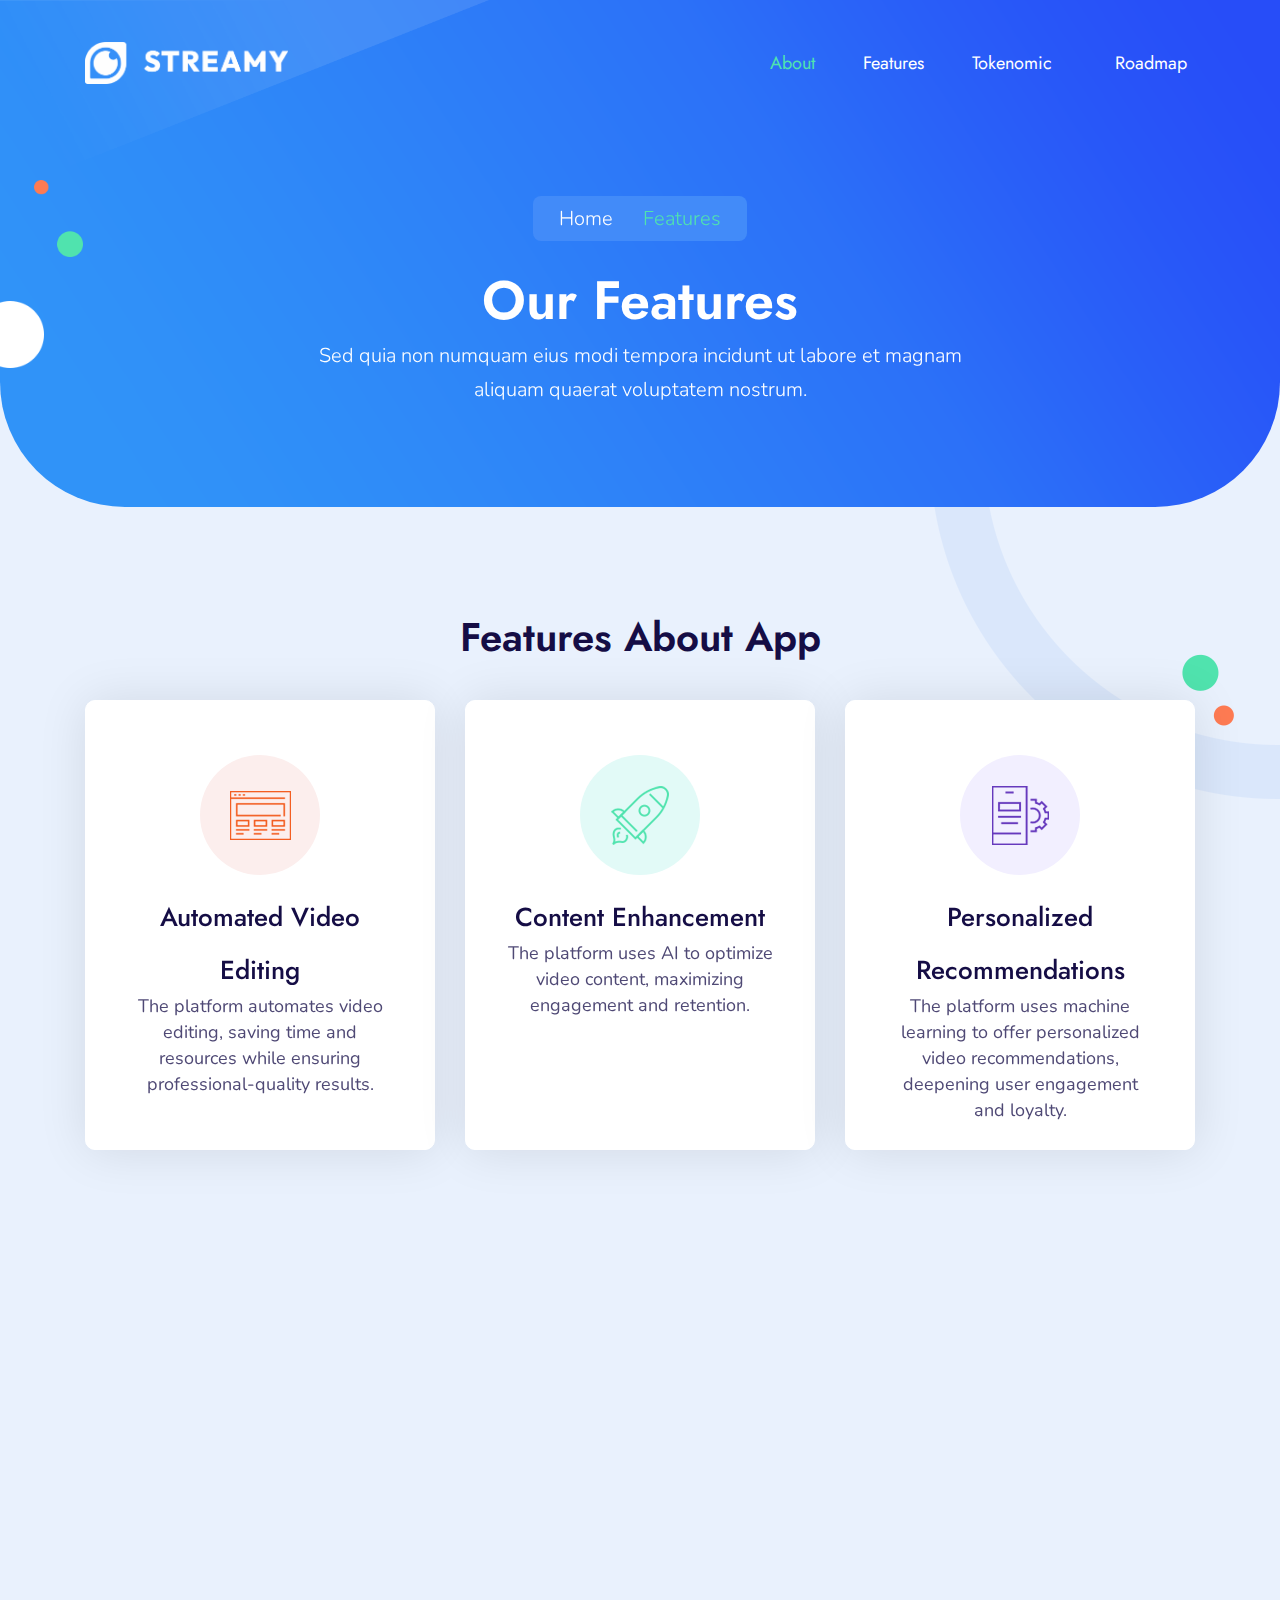
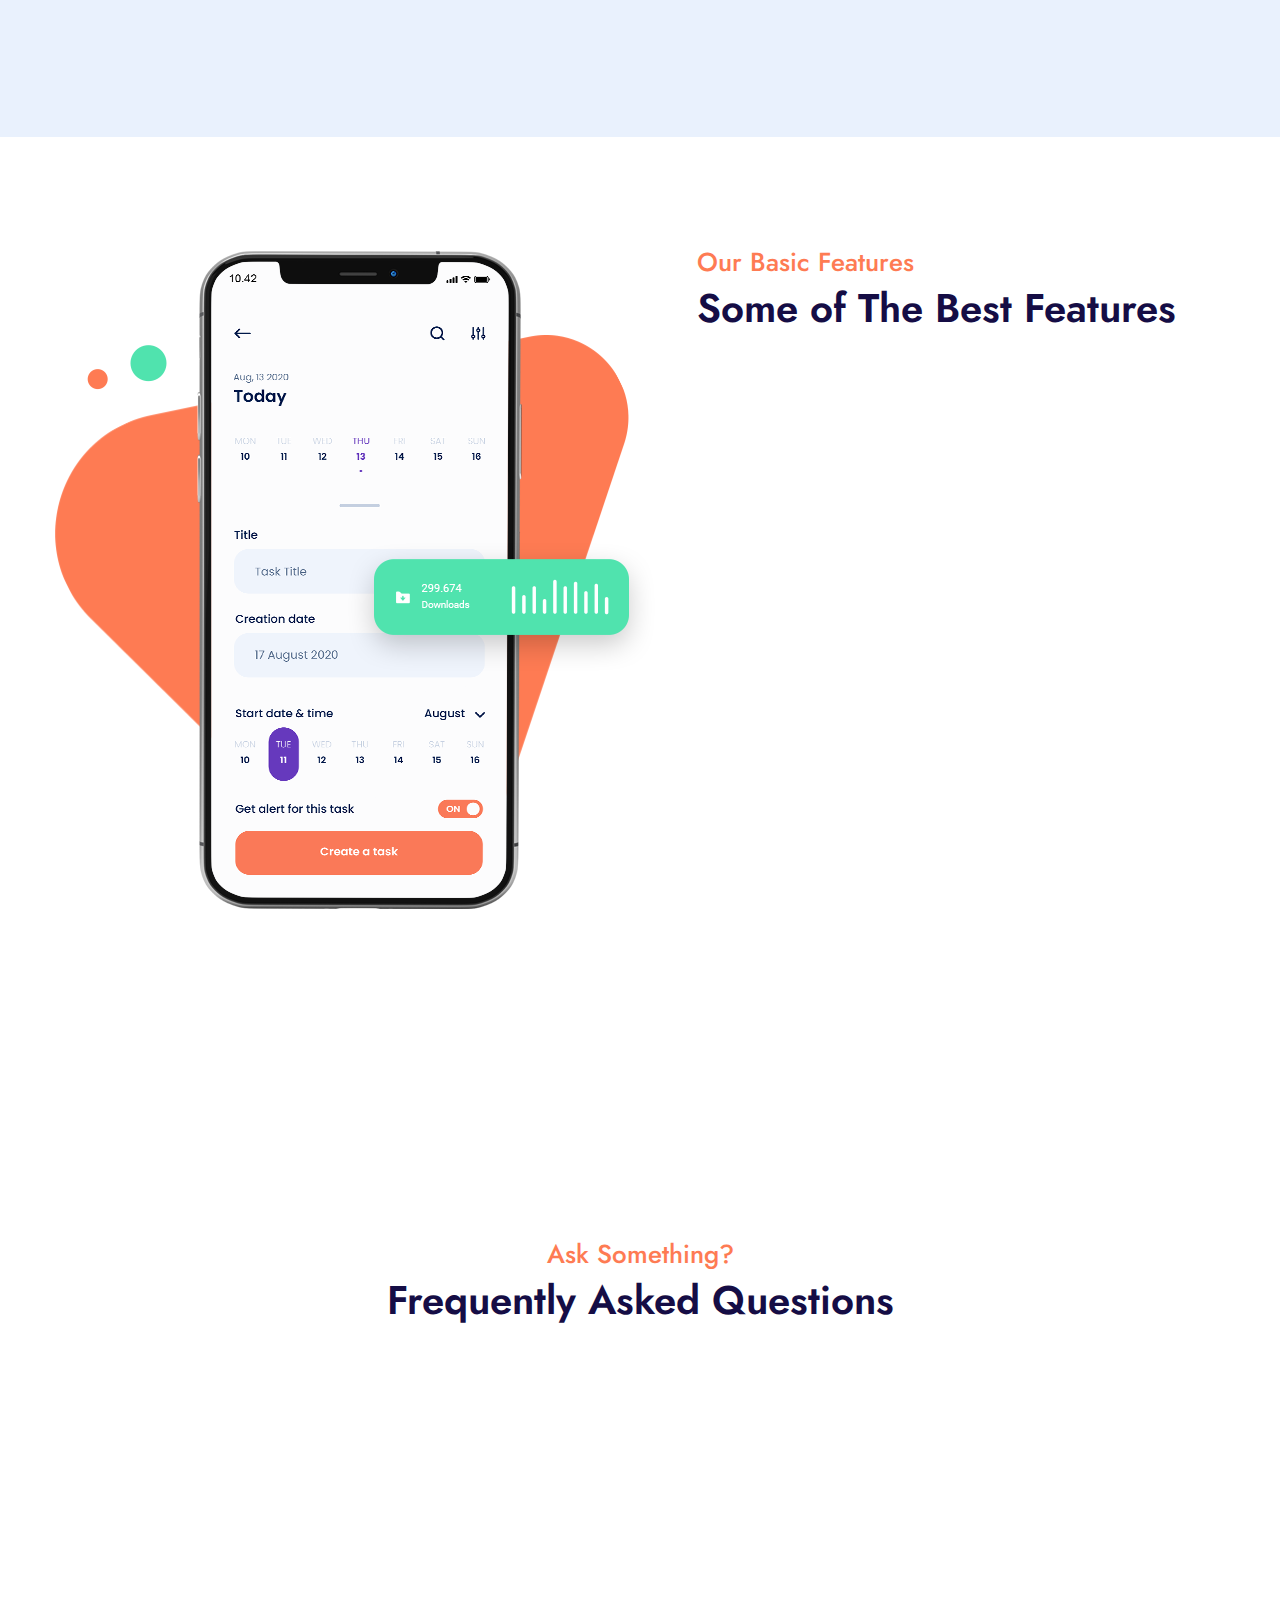
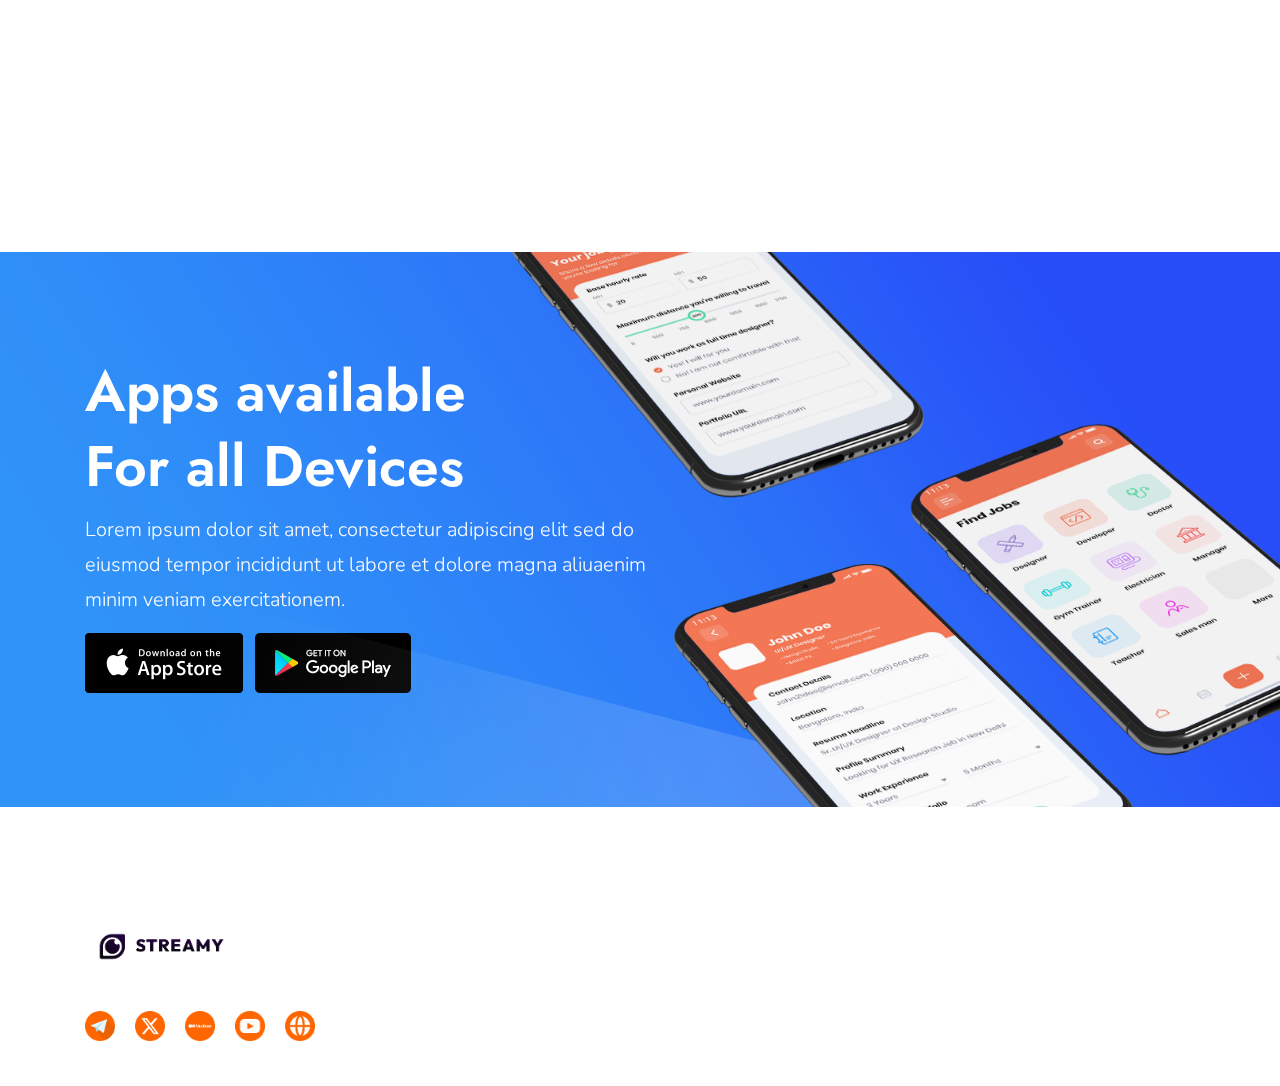
==== features.html @ 1e3234df "revisi4" ====
<!DOCTYPE html>
<html lang="zxx">
<head>
    <title>Streamy</title>
    <!-- /SEO Ultimate -->
    <meta name="viewport" content="width=device-width, initial-scale=1, maximum-scale=1, user-scalable=0">
    <meta charset="utf-8">
    <link rel="apple-touch-icon" sizes="57x57" href="assets/images/favicon/apple-icon-57x57.png">
    <link rel="apple-touch-icon" sizes="60x60" href="assets/images/favicon/apple-icon-60x60.png">
    <link rel="apple-touch-icon" sizes="72x72" href="assets/images/favicon/apple-icon-72x72.png">
    <link rel="apple-touch-icon" sizes="76x76" href="assets/images/favicon/apple-icon-76x76.png">
    <link rel="apple-touch-icon" sizes="114x114" href="assets/images/favicon/apple-icon-114x114.png">
    <link rel="apple-touch-icon" sizes="120x120" href="assets/images/favicon/apple-icon-120x120.png">
    <link rel="apple-touch-icon" sizes="144x144" href="assets/images/favicon/apple-icon-144x144.png">
    <link rel="apple-touch-icon" sizes="152x152" href="assets/images/favicon/apple-icon-152x152.png">
    <link rel="apple-touch-icon" sizes="180x180" href="assets/images/favicon/apple-icon-180x180.png">
    <link rel="icon" type="image/png" sizes="192x192"  href="assets/images/favicon/android-icon-192x192.png">
    <link rel="icon" type="image/png" sizes="32x32" href="assets/images/favicon/favicon-32x32.png">
    <link rel="icon" type="image/png" sizes="96x96" href="assets/images/favicon/favicon-96x96.png">
    <link rel="icon" type="image/png" sizes="16x16" href="assets/images/favicon/favicon-16x16.png">
    <link rel="manifest" href="assets/images/favicon/manifest.json">
    <meta name="msapplication-TileColor" content="#ffffff">
    <meta name="msapplication-TileImage" content="/ms-icon-144x144.png">
    <meta name="theme-color" content="#ffffff">
    <!-- Latest compiled and minified CSS -->
    <link href="assets/bootstrap/bootstrap.min.css" rel="stylesheet">
    <link rel="stylesheet" href="./assets/js/bootstrap.min.js">
    <!-- Font Awesome link -->
    <link rel="stylesheet" href="https://cdnjs.cloudflare.com/ajax/libs/font-awesome/6.1.1/css/all.min.css">
    <!-- StyleSheet link CSS -->
    <link href="assets/css/style.css" rel="stylesheet" type="text/css">
    <link href="assets/css/responsive.css" rel="stylesheet" type="text/css">
    <link rel="stylesheet" href="https://cdnjs.cloudflare.com/ajax/libs/magnific-popup.js/1.1.0/magnific-popup.css">
    <link href="https://unpkg.com/aos@2.3.1/dist/aos.css" rel="stylesheet">
</head>

<body>
<!--Header  -->
<div class="sub-banner">
    <header>
        <div class="container">
            <nav class="navbar navbar-expand-lg navbar-light">
                <a class="navbar-brand" href="./index.html">  <a class="navbar-brand" href=""><figure class="mb-0"><img src="./assets/images/str.png" alt="" class="img-fluid" style="width: 30%;"></figure></a></a>
                <button class="navbar-toggler collapsed" type="button" data-toggle="collapse" data-target="#navbarSupportedContent" aria-controls="navbarSupportedContent" aria-expanded="false" 
                aria-label="Toggle navigation">
                <span class="navbar-toggler-icon"></span>
                <span class="navbar-toggler-icon"></span>
                <span class="navbar-toggler-icon"></span>
                </button>
                <div class="collapse navbar-collapse" id="navbarSupportedContent">
                    <div class="collapse navbar-collapse" id="navbarSupportedContent">
                        <ul class="navbar-nav ml-auto">
                            <li class="nav-item active">
                                <a class="nav-link" href="index.html#about">About</a>
                            </li>
                            <li class="nav-item">
                                <a class="nav-link" href="features.html">Features </a>
                            </li>
                            <li class="nav-item">
                                <a class="nav-link" href="index.html#tokenomic">Tokenomic</a>
                            </li>
                            <li class="nav-item">
                                <a class="nav-link" href="index.html#roadmap">Roadmap</a>
                            </li>
                        
                        </ul>
                    </div>
                </div>
            </nav>
        </div>
    </header>
    <figure class="mb-0 bannersidelayer">
        <img src="./assets/images/banner-sidelayer.png" alt="">
    </figure>
<!-- Sub-Banner -->
<section class="banner-section">
    <div class="container">
        <div class="row">
            <div class="col-lg-12 col-md-12 col-sm-12 col-12">
                <div class="banner_content" data-aos="fade-up">
                    <div class="box">
                        <span class="mb-0">Home</span><figure class="mb-0"><img src="./assets/images/subbanner_arrow.png" alt="" class="img-fluid"></figure><span class="mb-0 box_span">Features</span>
                    </div>
                    <h1>Our Features</h1>
                    <p class="mb-0 text-white">Sed quia non numquam eius modi tempora incidunt ut labore et magnam aliquam quaerat voluptatem nostrum.</p>
                </div>
            </div>
        </div>
        <figure class="mb-0 bannersidecircle1" data-aos="fade-left">
            <img src="./assets/images/banner-sidecircle1.png" alt="">
        </figure>
        <figure class="mb-0 bannersidecircle2" data-aos="fade-left">
            <img src="./assets/images/banner-sidecircle2.png" alt="">
        </figure>
    </div>    
</section>
</div>
<!-- Features about -->
<section class="feature-aboutsection about-section" id="about-app">
    <div class="container">
        <figure class="mb-0 price-circle">
            <img class="img-fluid" src="./assets/images/price-circle.png" alt="">
        </figure>
        <div class="row">
            <div class="col-lg-12 col-md-12 col-sm-12 col-12">
                <div class="feature_aboutheading">
                    <h2>Features About App</h2>
                </div>
            </div>
        </div>
        <div class="feature-block">
            <div class="row" data-aos="fade-up">
                 <figure class="mb-0 price-sidecircle">
                    <img class="img-fluid" src="./assets/images/price-sidecircle.png" alt="">
                </figure>
                <div class="col-lg-4 col-md-4 col-sm-12 col-12">
                    <div class="feature_aboutcontent box hover1">
                        <div class="icon-size1">
                            <figure class="mb-0 feature-friendicon">
                                <img src="./assets/images/feature-friendicon.png" alt="" class="img-fluid">
                            </figure>
                        </div>
                        <h5>Automated Video Editing</h5>
                        <p class="mb-0 text-size-18">The platform automates video editing, saving time and resources while ensuring professional-quality results.</p>
                    </div>
                </div>
                <div class="col-lg-4 col-md-4 col-sm-12 col-12">
                    <div class="feature_aboutcontent box hover2">
                        <div class="icon-size1 icon-size2">
                            <figure class="mb-0 feature-syncicon">
                                <img src="./assets/images/feature-syncicon.png" alt="" class="img-fluid">
                            </figure>
                        </div>
                        <h5>Content Enhancement</h5>
                        <p class="mb-0 text-size-18">The platform uses AI to optimize video content, maximizing engagement and retention.</p>
                    </div>
                </div>
                <div class="col-lg-4 col-md-4 col-sm-12 col-12">
                    <div class="feature_aboutcontent box hover3">
                        <div class="icon-size1 icon-size3">
                            <figure class="mb-0 feature-powericon">
                                <img src="./assets/images/feature-powericon.png" alt="" class="img-fluid">
                            </figure>
                        </div>
                        <h5>Personalized Recommendations</h5>
                        <p class="mb-0 text-size-18">The platform uses machine learning to offer personalized video recommendations, deepening user engagement and loyalty.</p>
                    </div>
                </div>
            </div>
            <div class="row" data-aos="fade-up">
                <div class="col-lg-4 col-md-4 col-sm-12 col-12">
                    <div class="feature_aboutcontent box hover4">
                        <div class="icon-size1 icon-size4">
                            <figure class="mb-0 feature-effecticon">
                                <img src="./assets/images/feature-analyticicon.png" alt="" class="img-fluid">
                            </figure>
                        </div>
                        <h5>Audience Insights</h5>
                        <p class="mb-0 text-size-18">The platform's analytics offer key insights for data-driven decisions and content optimization.</p>
                    </div>
                </div>
                <div class="col-lg-4 col-md-4 col-sm-12 col-12">
                    <div class="feature_aboutcontent box hover5">
                        <div class="icon-size1 icon-size5">
                            <figure class="mb-0 feature-accessicon">
                                <img src="./assets/images/feature-accessicon.png" alt="" class="img-fluid">
                            </figure>
                        </div>
                        <h5>Collaborative Workflow</h5>
                        <p class="mb-0 text-size-18">The platform streamlines team collaboration with seamless communication, version control, and feedback integration for video production.</p>
                    </div>
                </div>
                <!-- <div class="col-lg-4 col-md-4 col-sm-12 col-12">
                    <div class="feature_aboutcontent box hover6">
                        <div class="icon-size1 icon-size6">
                            <figure class="mb-0 feature-analyticicon.">
                                <img src="./assets/images/feature-analyticicon.png" alt="" class="img-fluid">
                            </figure>
                        </div>
                        <h5>Analytics</h5>
                        <p class="mb-0 text-size-18">Duis aute irure dolor in reprehen velit esse cillum dolore eu fugia excepteur sint occaecat cuidata officia deserunt mollit.</p>
                    </div>
                </div> -->
            </div>
        </div>
    </div>
</section>
<!-- Features -->
<section class="basic-feature feature-basicfeature">
    <div class="container">
        <div class="row">
            <div class="col-lg-6 col-md-6 col-sm-12 col-12">
                <div class="feature_wrapperleft">
                    <figure class="mb-0 feature-circle">
                        <img class="img-fluid" src="./assets/images/feature-circle.png" alt="">
                    </figure>
                    <figure class="mb-0 featurephoneback">
                        <img src="./assets/images/featurephoneback-img.png" alt="">
                    </figure>
                    <figure class="mb-0 featurephone">
                        <img class="img-fluid" src="./assets/images/featurephone-img.png" alt="">
                    </figure>
                    <figure class="mb-0 featurephone-over">
                        <img class="img-fluid" src="./assets/images/featurephone-over.png" alt="">
                    </figure>
                </div>
            </div>
            <div class="col-lg-6 col-md-6 col-sm-12 col-12">
                <div class="feature_wrapperright">
                    <div class="feature_content">
                        <h4>Our Basic Features</h4>
                        <h2>Some of The Best Features</h2>
                    </div>
                    <div class="feature_lowercontent" data-aos="fade-up">
                        <div class="row">
                            <div class="col-lg-6 col-md-6 col-sm-6 col-12">
                                <div class="feature-box">
                                    <figure class="feature-marketicon">
                                        <img src="./assets/images/feature-marketicon.png" alt="" class="img-fluid">
                                    </figure> 
                                    <h6>Marketing</h6>
                                    <p class="text-size-18 mb-0">Euis aute irure dolor in re derit in voluptate velit esse fugiat nulla pariatur.</p>
                                </div>   
                            </div>
                            <div class="col-lg-6 col-md-6 col-sm-6 col-12">
                                <div class="feature-design">
                                    <div class="feature-box">
                                        <figure class="feature-graphicon feature-box-2">
                                            <img src="./assets/images/feature-graphicon.png" alt="" class="img-fluid">
                                        </figure>
                                        <h6>Graphic Design</h6>
                                        <p class="text-size-18 mb-0">Nuis aute irure dolor in re derit in voluptate velit esse fugiat nulla pariatur.</p>
                                    </div>
                                </div>
                            </div>
                        </div>
                        <div class="feature-downcontent">
                            <div class="row">
                                <div class="col-lg-6 col-md-6 col-sm-6 col-12">
                                    <div class="feature-box">
                                        <figure class="feature-graphicon feature-box-3">
                                            <img src="./assets/images/feature-supporticon.png" alt="" class="img-fluid">
                                        </figure>
                                        <h6>Support</h6>
                                        <p class="text-size-18 mb-0">Ruis aute irure dolor in re derit in voluptate velit esse fugiat nulla pariatur.</p>
                                    </div>
                                </div>
                                <div class="col-lg-6 col-md-6 col-sm-6 col-12">
                                    <div class="feature-design feature-guide">
                                        <div class="feature-box">
                                            <figure class="feature-guideicon feature-box-4">
                                                <img src="./assets/images/feature-guideicon.png" alt="" class="img-fluid">
                                            </figure>
                                            <h6>User Guide</h6>
                                            <p class="text-size-18 mb-0">Auis aute irure dolor in re derit in voluptate velit esse fugiat nulla pariatur.</p> 
                                        </div>
                                    </div>
                                </div>
                            </div>
                        </div>
                    </div>
                </div>
            </div>
        </div>
    </div>
</section>
<!-- Partner -->
<div class="partner-section feature-partner"> 
    <div class="container">
        <div class="partner_box" data-aos="fade-up">
            <ul class="mb-0 list-unstyled">
                <li>
                    <figure class="mb-0 partner1">
                        <img class="img-fluid" src="./assets/images/partner1.png" alt="">
                    </figure>
                </li>
                <li>
                    <figure class="mb-0 partner1 partner2">
                        <img class="img-fluid" src="./assets/images/partner2.png" alt="">
                    </figure>
                </li>
                <li>
                    <figure class="mb-0 partner1 partner3">
                        <img class="img-fluid" src="./assets/images/partner3.png" alt="">
                    </figure>
                </li>
                <li>
                    <figure class="mb-0 partner1 partner4">
                        <img class="img-fluid" src="./assets/images/partner4.png" alt="">
                    </figure>
                </li>
                <li>
                    <figure class="mb-0 partner1 partner5">
                        <img class="img-fluid" src="./assets/images/partner5.png" alt="">
                    </figure>
                </li>
            </ul>
        </div>
    </div>
</div>
<!-- FAQ's -->
<section class="accordian-section">
    <div class="container">
        <div class="row">
            <div class="col-lg-12 col-md-12 col-sm-12 col-12">
                <div class="accordian_content">
                    <h4>Ask Something?</h4>
                    <h2>Frequently Asked Questions</h2>
                </div>
            </div>
        </div>
        <div class="row position-relative" data-aos="fade-up">
            <div class="col-lg-1 col-md-1 col-sm-1 d-lg-block d-none"></div>
            <div class="col-lg-10 col-md-12 col-sm-12 col-xs-12">
                <div class="accordian-section-inner position-relative">
                    <div class="accordian-inner">
                        <div id="accordion1">
                            <div class="accordion-card">
                                <div class="card-header" id="headingOne">
                                    <a href="#" class="btn btn-link collapsed" data-toggle="collapse" data-target="#collapseOne" aria-expanded="false" aria-controls="collapseOne">
                                        <h6>Maiores alias conseuatur aut peruerendis?</h6>
                                    </a>
                                </div>
                                <div id="collapseOne" class="collapse" aria-labelledby="headingOne">
                                    <div class="card-body">
                                        <p class="pp text-left mb-0 p-0">Incidunt ut labore et dolore magnam aliquam quaerat voluptatem ut enim ad minima veniam, quis nostrum exercitationem ullam corporis suscipit laboriosam, nisi ut aliquid ex ea commodi consequatur accusantium doloremque laudantium, totam rem aperiam, eaque ipsa quae ab illo inventore veritatis et quasi.</p>
                                    </div>
                                </div>
                            </div>
                            <div class="accordion-card">
                                <div class="card-header" id="headingTwo">
                                    <a href="#" class="btn btn-link collapsed" data-toggle="collapse" data-target="#collapseTwo" aria-expanded="false" aria-controls="collapseTwo">
                                        <h6>Dolor renellendus temporibus autem zuibusdam?</h6>
                                    </a>
                                </div>
                                <div id="collapseTwo" class="collapse" aria-labelledby="headingTwo">
                                    <div class="card-body">
                                        <p class="pp text-left mb-0 p-0">Incidunt ut labore et dolore magnam aliquam quaerat voluptatem ut enim ad minima veniam, quis nostrum exercitationem ullam corporis suscipit laboriosam, nisi ut aliquid ex ea commodi consequatur accusantium doloremque laudantium, totam rem aperiam, eaque ipsa quae ab illo inventore veritatis et quasi.</p>
                                    </div>
                                </div>
                            </div>
                            <div class="accordion-card">
                                <div class="card-header" id="headingThree">
                                    <a href="#" class="btn btn-link collapsed" data-toggle="collapse" data-target="#collapseThree" aria-expanded="false" aria-controls="collapseThree">
                                        <h6>Officia deserunt mollitia animi est laborum?</h6>
                                    </a>
                                </div>
                                <div id="collapseThree" class="collapse" aria-labelledby="headingThree">
                                    <div class="card-body">
                                        <p class="pp text-left mb-0 p-0">Incidunt ut labore et dolore magnam aliquam quaerat voluptatem ut enim ad minima veniam, quis nostrum exercitationem ullam corporis suscipit laboriosam, nisi ut aliquid ex ea commodi consequatur accusantium doloremque laudantium, totam rem aperiam, eaque ipsa quae ab illo inventore veritatis et quasi.</p>
                                    </div>
                                </div>
                            </div>
                            <div class="accordion-card">
                                <div class="card-header" id="headingFour">
                                    <a href="#" class="btn btn-link collapsed" data-toggle="collapse" data-target="#collapseFour" aria-expanded="false" aria-controls="collapseFour">
                                        <h6>Reiciendis voluptatibus maiores alias consequatur?</h6>
                                    </a>
                                </div>
                                <div id="collapseFour" class="collapse" aria-labelledby="headingFour">
                                    <div class="card-body">
                                        <p class="pp text-left mb-0 p-0">Incidunt ut labore et dolore magnam aliquam quaerat voluptatem ut enim ad minima veniam, quis nostrum exercitationem ullam corporis suscipit laboriosam, nisi ut aliquid ex ea commodi consequatur accusantium doloremque laudantium, totam rem aperiam, eaque ipsa quae ab illo inventore veritatis et quasi.</p>                                
                                    </div>
                                </div>
                            </div>
                        </div>
                    </div>
                </div>
            </div>
            <div class="col-lg-1 col-md-1 col-sm-1 d-lg-block d-none"></div>
            <figure class="mb-0 faq_shape">
                <img src="./assets/images/faq_icon.png" alt="" class="img-fluid">
            </figure>
        </div>
    </div>
</section>
<!-- Available -->
<section class="available-section">
    <div class="container">
        <div class="row">
            <div class="col-lg-7 col-md-7 col-sm-12 col-12">
                <div class="available_content">
                    <h2 class="text-white">Apps available For all Devices</h2>
                    <p class="text-white">Lorem ipsum dolor sit amet, consectetur adipiscing elit sed do eiusmod tempor incididunt ut labore et dolore magna aliuaenim minim veniam exercitationem. </p>
                    <div class="available-imagewrapper">
                        <a class="image_apple" href="https://www.apple.com/app-store/">
                            <figure class="mb-0 available-apple">
                                <img class="img-fluid" src="./assets/images/bannerapple-img1.png" alt="">
                            </figure>
                        </a>
                        <a class="image_google" href="https://play.google.com/store/games">
                            <figure class="mb-0 available-google"> 
                                <img class="img-fluid" src="./assets/images/bannergoogle-img2.png" alt="">
                            </figure> 
                        </a>
                    </div>
                </div>
            </div>
            <div class="col-lg-5 col-md-5 col-sm-12 col-12">
                <div class="available_wrapper">
                    <figure class="mb-0 available-phone1">
                        <img class="img-fluid" src="./assets/images/available-phone1.png" alt="">
                    </figure>
                    <figure class="mb-0 available-phone3">
                        <img src="./assets/images/available-phone3.png" alt="">
                    </figure>
                </div>
            </div>
        </div>
        <figure class="mb-0 available-phone2">
            <img class="img-fluid" src="./assets/images/available-phone2.png" alt="">
        </figure>
        <figure class="mb-0 available-sidelayer">
            <img src="./assets/images/available-sidelayer.png" alt="">
        </figure>
    </div>
</section>
<!-- Footer -->
<section class="footer-section">
    <div class="container">
        <div class="middle-portion">
            <div class="row">
                <div class="col-lg-3 col-md-3 col-sm-6 col-12">
                    <div class="icons">
                        <a href="./index.html">
                            <figure class="footer-logo">
                                <img src="./assets/images/logo.png" alt="" style="width: 60%;">
                            </figure>
                        </a>
                        <ul class="list-unstyled mb-0">
                            <li>
                                <a href="#">
                                    <img src="assets/images/tel.png" alt=""  style="width: 30px; height: 30px;"> 
                                </a>
                            </li>
                            <li>
                                <a href="#">
                                    <img src="assets/images/twitter.png" alt=""  style="width: 30px; height: 30px;"> 
                                </a>
                            </li>
                            <li>
                                <a href="#">
                                    <img src="assets/images/medium.png" alt=""  style="width: 30px; height: 30px;"> 
                                </a>
                            </li>
                            <li>
                                <a href="#">
                                    <img src="assets/images/yt.png" alt=""  style="width: 30px; height: 30px;"> 
                                </a> 
                            </li>
                            <li>
                                <a href="#">
                                    <img src="assets/images/web.png" alt=""  style="width: 30px; height: 30px;"> 
                                </a>
                            </li>
                        </ul>
                    </div>
                </div>
                <!-- <div class="col-lg-3 col-md-3 col-sm-6 col-12 d-lg-block d-none">
                    <div class="services">
                        <h3 class="heading">Services</h3>
                        <ul class="list-unstyled mb-0">
                            <li><a href="./index.html#statistics" class=" text text-decoration-none">Statistics</a></li>
                            <li><a href="./index.html#basic-feature" class=" text text-decoration-none">Basic Features</a></li>
                            <li><a href="./features.html#about-app" class=" text text-decoration-none">About App</a></li>
                            <li><a href="./pricing.html" class=" text text-decoration-none">Pricing</a></li>
                        </ul>
                    </div>
                </div> -->
                <!-- <div class="col-lg-3 col-md-4 col-sm-6 col-12 d-sm-block">
                    <div class="links">
                        <h3 class="heading">Quick Links</h3>
                        <ul class="list-unstyled mb-0">
                            <li><a href="./faq.html" class=" text text-decoration-none">FAQs</a></li>
                            <li><a href="./index.html" class=" text text-decoration-none">Home</a></li>
                            <li><a href="./features.html" class=" text text-decoration-none"> Features</a></li>
                            <li><a href="./contact.html" class=" text text-decoration-none">Contact Us</a></li>
                        </ul>
                    </div>
                </div> -->
                <!-- <div class="col-lg-3 col-md-4 col-sm-6 col-12 d-md-block d-none">
                    <div class="aboutus">
                        <h3 class="heading">About Us</h3>
                        <ul class="list-unstyled mb-0">
                            <li><a href="./about.html" class=" text text-decoration-none">About Us</a></li>
                            <li><a href="./about.html#our-team" class=" text text-decoration-none">Our Team</a></li>
                            <li><a href="./pricing.html#pricing-plan" class=" text text-decoration-none">Pricing Plans</a></li>
                            <li><a href="./index.html#get-app" class=" text text-decoration-none">Get the App</a></li>
                        </ul>
                    </div>
                </div> -->
            </div>
        </div>
        <!-- <div class="footer-lower">
            <div class="row">
                <div class="col-lg-6 col-md-6 col-sm-12 col-12">
                    <p class="mb-0 text-size-18">© 2023 apprista. All Rights Reserved</p>
                </div>
                <div class="col-lg-6 col-md-6 col-sm-12 col-12 d-md-block d-none">
                    <p class="mb-0 term text-size-18">Term of Use  |  Privacy Policy</p>
                </div>
            </div>
        </div> -->
    </div>
</section>
<!-- Latest compiled JavaScript -->
<script src="assets/js/jquery-3.6.0.min.js"> </script>
<script src="assets/js/bootstrap.min.js"> </script>
<script src="assets/js/video_link.js"></script>
<script src="./assets/js/video.js"></script>
<script src="assets/js/counter.js"></script>
<script src="assets/js/custom.js"></script>
<script src="assets/js/animation_links.js"></script>
<script src="assets/js/animation.js"></script>
</body>
</html>
---- assets/css/style.css ----
/*------------------------------------------------------------------
[Master Stylesheet]

Project:  Apprista
-------------------------------------------------------------------*/
/*------------------------------------------------------------------
[Table of contents]

1. Body
2. Header
3. Banner Section
4. About Us Section
5. Feature Section
6. Offers Section
7. Ease of Search Section
8. Manage Section
9. Statistic Section
10. Pricing Plan Section
11. Questions Section
12. Apps available Section
13. Footer Section
*/

@import url('https://fonts.googleapis.com/css2?family=Jost:wght@300;400;500;600;700&family=Nunito:wght@300;400&display=swap');

:root {
    --e-global-color-primary: #150d45;
    --e-global-color-secondary: #fe7b53;
    --e-global-color-text: #4f4975;
    --e-global-color-accent: #50e3ae;
    --e-global-color-white: #ffffff;
    --e-global-color-bright-blue: #274df8;
    --e-global-color-Moderate-violet: #6639bd;
    --e-global-color-Very-dark-gray: #555555;
    --e-global-color-Light-grayish-red: #fceeed;
    --e-global-color-Light-grayish-blue: #e9f1fd;
    --e-global-color-Light-grayish-cyan:#e2faf7;
    --e-global-color-Very-pale-mostly-white-blue:#f2efff;
    --e-global-color-Very-pale-blue:#e4f6ff;
    --e-global-color-Strong-cyan:#2096bc;
    --e-global-color-Very-pale-mostly-white-magenta:#ffeefd;
    --e-global-color-Very-pale-mostly-white-yellow:#fffae8;
}

body{
    font-family: 'Jost', sans-serif;
}

.h1, h1 {
    font-size: 57px;
    line-height: 65px;
    font-weight: 600;
    color: var(--e-global-color-white);
}
.h2, h2 {
    font-size: 45px;
    line-height: 53px;
    font-weight: 600;
    color: var(--e-global-color-primary);
}
.h3, h3{
    font-size: 30px;
    line-height: 35px;
    font-weight: 500;
    color: var(--e-global-color-primary);
}
.h4, h4 {
    font-size: 28px;
    line-height: 34px;
    font-weight: 500;
    color: var(--e-global-color-secondary);
}
.h5, h5 {
    font-size: 26px;
    line-height: 32px;
    font-weight: 400;
    color: var(--e-global-color-primary);
}
.h6, h6 {
    font-size: 24px;
    line-height: 30px;
    font-weight: 500;
    color: var(--e-global-color-primary);
}
p {
    font-size: 20px;
    line-height: 34px;
    font-weight: 400;
    font-family: 'Nunito', sans-serif;
    color: var(--e-global-color-text);
}
.text-size-18 {
    font-size: 18px;
    line-height: 26px;
    font-weight: 400;
}

/* Home Page Style */

.banner_outer{
    background: url("../images/banner-background.png");
    background-position: center;
    background-repeat: no-repeat;
    background-size: cover;
    border-radius: 0 0 125px 125px;
    position: relative;
}

.navbar-collapse ul{
    align-items: center; 
    display: inherit; 
}
.navbar-nav .nav-item a{
    font-size: 18px;
    line-height: 18px;
    font-weight: 400; 
    color: var(--e-global-color-white) !important;
}
.navbar-nav .nav-item a:hover{
    color: var(--e-global-color-accent) !important;
    background-color: transparent;
}
.navbar-nav .active > a{
    color: var(--e-global-color-accent) !important;
}
.navbar-nav .nav-item .try_free_btn{
    font-weight: 500;
    padding: 18px 32px; 
    text-align: center;
    display: inline-block;
    border-radius: 5px; 
    color: var(--e-global-color-white) !important;
    background-color: var(--e-global-color-secondary);
    transition: all 0.3s ease-in-out;
}
.navbar-nav .active > .try_free_btn{
    background-color: var(--e-global-color-accent);
    color: var(--e-global-color-white) !important;
}
.navbar-nav .nav-item .try_free_btn:hover{
    background-color: var(--e-global-color-accent);
    color: var(--e-global-color-white) !important;
}
.navbar-brand{
    margin-left: 0;
    margin-right: 0;
    padding-top: 0;
    padding-bottom: 0;
}
.navbar{
    position: relative;
    padding: 42px 0;
    z-index: 1;
}
.navbar-nav li{
    margin: 0 16px;
}
.navbar-nav li:first-child{
    margin-left: 0;
}
.navbar-nav li:last-child{
    margin-right: 0;
    padding-right: 0;
    margin-left: 31px;
}
.banner-section{
    position: relative;
    padding: 100px 0 292px;
}
.banner_outer .bannersidelayer{
    position: absolute;
    top: 0;
    left: 0;
}
.banner-section .bannersidecircle1 {
    position: absolute;
    top: 225px;
    left: 45px;
}
.banner-section .bannersidecircle2 {
    position: absolute;
    top: 390px;
    left: 0;
}
.banner-section .banner_content{
    padding-top: 90px;
}
.banner-section .banner_content h1{
    margin-bottom: 28px;
}
.banner-section .banner_content h3{
    margin-bottom: 5px;
}
.banner-section .banner_content p{
    font-weight: 300;
    margin-bottom: 42px;
}
.banner-section .banner_content span{
    font-family: 'Nunito', sans-serif;
    color: var(--e-global-color-white);
    font-size: 18px;
    line-height: 20px;
    font-weight: 300;
    margin-bottom: 20px;
    display: block;
}
.banner-section .banner_content .image_wrapper{
    display: inline-flex;
} 
.banner-section .banner_content .image_apple{
    margin-right: 12px;
}
.banner-section .banner_wrapper2{
    position: relative;
}
.banner-section .banner_wrapper2 .bannerphoneback{
    position: absolute;
    top: -36px;
    right: -79px;
}
.banner-section .banner_wrapper2 .bannerphone2 {
    position: absolute;
    top: 26px;
    left: 44px;
}
.banner-section .banner_wrapper2 .bannerphone-circleicon{
    position: absolute;
    top: -26px;
    right: 149px;
}
.banner-section .banner_wrapper2 .bannerphone-circle{
    position: absolute;
    top: 68px;
    right: 122px;
}
.banner-section .banner_wrapper2 .bannerphone1{
    position: absolute;
    top: -28px;
    right: -181px;
}

.partner-section .partner_box {
    box-shadow: 1px 1px 50px rgb(0 0 0 / 10%);
    border-radius: 10px;
    width: 100%;
    margin-top: -80px;
    padding: 62px 50px 62px 86px;
    background-color: var(--e-global-color-white);
    z-index: 1;
    position: relative;
}
.partner-section .partner_box li{
    display: inline-block;
    margin-right: 36px;
}
.partner-section .partner_box li:first-child{
    margin-left: 0;
}
.partner-section .partner_box li:last-child{
    margin-right: 0;
}
.partner-section .partner_box .partner1{
    filter: grayscale(100%);
}
.partner-section .partner_box .partner1:hover{
    filter: none;
}


.aboutus-section {
    padding: 106px 0 102px;
}
.aboutus-section .aboutus_text{
    padding: 48px 0 0;
}



.basic-feature{
    padding-bottom: 69px;
}
.basic-feature .feature_wrapperleft{
    position: relative;
}
.basic-feature .feature-circle{
    position: absolute;
    left: 2px;
    top: 98px;
}
.basic-feature .featurephoneback{
    position: absolute;
    left: -30px;
    top: 88px;
}
.basic-feature .featurephoneback img{
    width: 574px;
}
.basic-feature .featurephone{
    position: absolute;
    left: 112px;
    top: 4px;
}
.basic-feature .featurephone-over {
    position: absolute;
    right: -30px;
    top: 296px;
}
.basic-feature .feature_wrapperright {
    padding-left: 42px;
}
.basic-feature .feature_content h2{
    margin-bottom: 35px;
}
.basic-feature .feature_lowercontent{
    padding-left: 2px;
}
.basic-feature .feature_lowercontent h6{
    margin-bottom: 5px;
}
.basic-feature .feature-design{
    padding-left: 13px;
}
.basic-feature .feature-box{
    margin-bottom: 47px;
}
.basic-feature .feature-box figure{
    background: var(--e-global-color-Light-grayish-red);
    border-radius: 100px;
    height: 85px;
    width: 85px;
    line-height: 85px;
    text-align: center;
    margin-bottom: 20px;
    display: inline-block;
    transition: all 0.3s ease-in-out;
}
.basic-feature .feature-box figure:hover{
    transform: translateY(-10px);
}
.basic-feature .feature-box .feature-box-2 {
    background: var(--e-global-color-Light-grayish-cyan);
}
.basic-feature .feature-box .feature-box-3 {
    background: var(--e-global-color-Very-pale-mostly-white-blue);
}
.basic-feature .feature-box .feature-box-4 {
    background: var(--e-global-color-Very-pale-blue);
}


.offer-section{
    background-image: url("../images/offer-background.jpg");
    background-position: center;
    background-repeat: no-repeat;
    background-size: cover;
    position: relative;
    padding: 344px 0 115px;
    margin-top: -230px;
}
.offer-section .offer-sidelayer {
        position: absolute;
        top: -62px;
        right: 0;
}
.offer-videosection{
    position: relative;
    z-index: 1;
}
.offer-videosection .image-sidecircle{
    position: absolute;
    right: -54px;
    top: -58px;
}
.offer-videosection .vediosession{
    padding-left: 2px;
}
.offer_content{
    text-align: center;
}
.offer-section .offer_content h2{
    margin-bottom: 16px;
}
.offer-section .offer_content p{
    margin-bottom: 29px;
    padding: 0px 70px;
}
.offer-section .offer_content .offer-imagewrapper{
    display: inline-flex;
} 
.offer-section .offer_content .offer-apple{
    margin-right: 12px;
}


.search-section {
    padding: 180px 0 208px;
}
.search-section .search-icon{
    padding-left: 2px;
    border-radius: 100px;
    height: 85px;
    width: 85px;
    line-height: 85px;
    text-align: center;
    margin-bottom: 27px;
    display: inline-block;
    background: var(--e-global-color-Light-grayish-cyan);
    transition: all 0.3s ease-in-out;
}
.search-section .search-icon:hover{
    transform: translateY(-10px);
}
.search-section .search_content h2 {
    margin-bottom: 17px;
}
.search-section .search_content p{
    margin-bottom: 10px;
    padding-right: 60px;
}
.search-section .search_content .p-text{
    margin-bottom: 28px;
}
.search-section .try_free_btn{
    font-size: 18px;
    line-height: 18px;
    font-weight: 500;
    padding: 19px 34px;
    border-radius: 8px;
    color: var(--e-global-color-white);
    background-color: var(--e-global-color-accent);
    text-decoration: none;
    transition: all 0.3s ease-in-out;
    display: inline-block;
}
.search-section .try_free_btn:hover{
    background-color: var(--e-global-color-secondary);
}

.try_free_btn{
    font-size: 18px;
    line-height: 18px;
    font-weight: 500;
    padding: 19px 34px;
    border-radius: 8px;
    color: var(--e-global-color-white);
    background-color: var(--e-global-color-accent);
    text-decoration: none;
    transition: all 0.3s ease-in-out;
    display: inline-block;
}
.try_free_btn:hover{
    background-color: var(--e-global-color-secondary);
    color:white;
}
.search_wrapper{
    position: relative;
}
.search_wrapper .search-sidecircle {
    position: absolute;
    left: -14px;
    top: -6px;
}
.search_wrapper .search-phoneback {
    position: absolute;
    right: 0px;
    top: 20px;
}
.search_wrapper .search-phone1 {
    position: absolute;
    right: -136px;
    top: -32px;
}
.search_wrapper .search-phone2 {
    position: absolute;
    left: -42px;
    top: -66px;
}


.manage-section{
    padding: 268px 0 0 0;
}
.manage_content{
    padding-left: 88px;
}
.search-section .manage-icon{
    background: var(--e-global-color-Light-grayish-red);
}
.manage-section .manage_content h2 {
    margin-bottom: 17px;
}
.manage-section .manage_content p{
    margin-bottom: 10px;
}
.manage-section .manage_content .p-text{
    margin-bottom: 28px;
}
.manage-section .try_free_btn{
    background-color: var(--e-global-color-secondary);
}
.manage-section .try_free_btn:hover{
    background-color: var(--e-global-color-accent);
}
.manage_wrapper{
    position: relative;
}
.manage_wrapper .manage-sidecircle {
    position: absolute;
    left: -80px;
    top: -32px;
}
.manage_wrapper .manage-phoneback {
    position: absolute;
    right: -5px;
    top: -10px;
}
.manage_wrapper .manage-phone2 {
    position: absolute;
    right: 52px;
    top: -30px;
}
.manage_wrapper .manage-phone1 {
    position: absolute;
    left: 0px;
    top: -58px;
}

.statistics-section{
    background-image: url("../images/statistics-background.jpg");
    background-position: center;
    background-repeat: no-repeat;
    background-size: cover;
    position: relative;
    padding: 112px 0 109px;
}
.statistics-section .statistics-sidelayer {
    position: absolute;
    top: -66px;
    left: 0;
}
.statistics_content{
    text-align: center;
}
.statistics-section .statistics_content h4{
    margin-bottom: 6px;
}
.statistics-section .statistics_content h2{
    margin-bottom: 16px;
}
.statistics-section .statistics_content p{
    margin-bottom: 43px;
    padding: 0px 45px;
}
.statistics-section .statistics-value .number1{
    border-right: 1px solid #69a0f7;
    text-align: center;
}
.statistics-section .statistics-value .number4{
    border-right: none;
}
.statistics-section .statistics-value .value1{
    color: var(--e-global-color-white);
    font-size: 45px;
    line-height: 36px;
    font-weight: 600;
    margin-bottom: 8px;
    display: inline-block;
}
.statistics-section .statistics-value .plus{
    color: var(--e-global-color-white);
    font-size: 24px;
    line-height: 28px;
    font-weight: 600;
    display: inline-block;
}
.statistics-section .statistics-value .text1{
    font-family: 'Nunito', sans-serif;
    color: var(--e-global-color-white);
    font-size: 22px;
    line-height: 36px;
    font-weight: 400;
    display: block;
}
.price-section{
    background-color: var(--e-global-color-Light-grayish-blue);
    background-position: center;
    background-repeat: no-repeat;
    background-size: cover;
    position: relative;
    padding: 109px 0;
    overflow: hidden;
}
.price-section .price-circle{
    position: absolute;
    top: -290px;
    right: -114px;
}
.price_heading{
    text-align: center;
}
.price-section .price_heading h4{
    margin-bottom: 6px;
}
.price-section .price_heading h2{
    margin-bottom: 38px;
}
.price-section .price-block{
    position: relative;
}
.price-block .price-sidecircle{
    position: absolute;
    right: -60px;
    top: -52px;
}
.price-section .price-block .price_content{
    text-align: center;
    box-shadow: 1px 1px 50px rgb(0 0 0 / 10%);
    border-radius: 10px;
    width: 100%;
    padding: 62px 50px;
    background-color: var(--e-global-color-white);
    border: 1px solid white;
    transition: all 0.3s ease-in-out;
    height:500px;
}
.price-section .hover1:hover{
    border: 1px solid var(--e-global-color-secondary);
}
.price-section .hover2:hover{
    border: 1px solid var(--e-global-color-accent);
}
.price-section .hover3:hover{
    border: 1px solid var(--e-global-color-Moderate-violet);
}
.price-section .price_content .icon-size1{
    border-radius: 100px;
    height: 120px;
    width: 120px;
    line-height: 120px;
    text-align: center;
    margin-bottom: 27px;
    display: inline-block;
    background: var(--e-global-color-Light-grayish-red);
    transition: all 0.3s ease-in-out;
}
.price-section .price_content .icon-size1:hover{
    transform: translateY(-10px);
}
.price-section .price_content .icon-size2{
    background: var(--e-global-color-Light-grayish-cyan);
}
.price-section .price_content .icon-size3{
    background: var(--e-global-color-Very-pale-mostly-white-blue);
}
.price-section .price_content .text1{
    font-size: 25px;
    /* line-height: 64px; */
    font-weight: 500;
    color: var(--e-global-color-secondary);
    display: block;
    margin-bottom: 10px;
}
.price-section .price_content .text2{
    color: var(--e-global-color-accent);
}
.price-section .price_content .text3{
    color: var(--e-global-color-Moderate-violet);
}
.price-section .price_content .text-size-18{
    color: var(--e-global-color-Very-dark-gray);
    margin-bottom: 10px;
}
.price-section .price_content .for-space{
    margin-bottom: 30px;
}
.price-section .price_content .get_started{
    font-size: 18px;
    line-height: 18px;
    font-weight: 500;
    padding: 19px 54px;
    border-radius: 8px;
    color: var(--e-global-color-white);
    background-color: var(--e-global-color-secondary);
    text-decoration: none;
    transition: all 0.3s ease-in-out;
    display: inline-block;
}
.price-section .price_content .premium{
    background-color: var(--e-global-color-accent);
}
.price-section .price_content .business{
    background-color: var(--e-global-color-Moderate-violet);
}
.price-section .price_content:hover .get_started{
    background-color: var(--e-global-color-bright-blue);
}
.available-section{
    background-image: url("../images/available-background.jpg");
    background-position: center;
    background-repeat: no-repeat;
    background-size: cover;
    position: relative;
    padding: 102px 0 114px;
    overflow: hidden;
}
.available-section .available_content h2{
    font-size: 57px;
    line-height: 75px;
    font-weight: 600;
    padding-right: 155px;
}
.available-section .available_content p{
    line-height: 35px;
    font-weight: 300;
    padding-right: 20px;
}
.available-section .available_content .available-imagewrapper{
    display: inline-flex;
} 
.available-section .available_content .available-apple{
    margin-right: 12px;
}
.available-section .available_wrapper{
    position: relative;
}
.available-section .available_wrapper .available-phone1 {
    position: absolute;
    left: -136px;
    top: -192px;
}
.available-section .available_wrapper .available-phone3 {
    position: absolute;
    top: 152px;
    left: 158px;
    z-index: 1;
}
.available-section .available-phone2 {
    position: absolute;
    right: 0px;
    top: 36px;
}
.available-section .available-sidelayer {
    position: absolute;
    bottom: -156px;
    right: 286px;
}
.footer-section{
    padding: 113px 0 0px;
}
.footer-section .middle-portion .footer-logo{
    margin-bottom: 38px;
}
.footer-section .middle-portion .icons ul li{
    display: inline-block;
    margin-right: 15px;
}
.footer-section .middle-portion .icons ul li:last-child{
    margin-right: 0;
}
.footer-section .middle-portion .icons ul li a{
    color: var(--e-global-color-text);
}
.footer-section .middle-portion .icons ul li a:hover{
    color: var(--e-global-color-secondary);
    transition: all 0.3s ease-in-out;
}
.footer-section .middle-portion {
    margin-bottom: 45px;
}
.footer-section .heading{
    font-size: 30px;
    line-height: 26px;
    font-weight: 600;
    margin-bottom: 32px;
    color: var(--e-global-color-primary);
}
.footer-section .text{
    font-size: 18px;
    line-height: 36px;
    font-weight: 400;
    font-family: 'Nunito', sans-serif;
    color: var(--e-global-color-text);
}
.footer-section .text:hover{
    color: var(--e-global-color-secondary);
}
.footer-section .footer-lower{
    border-top: 1px solid #dae7fb;
    color: var(--e-global-color-text);
    padding: 40px 0;
}
.footer-section .footer-lower .text-size-18{
    font-size: 18px;
    line-height: 40px;
    font-weight: 400;
}
.footer-section .footer-lower .term{
    text-align: right;
    padding-right: 30px;
}
.footer-section .middle-portion .services{
    padding-left: 20px;
}
.footer-section .middle-portion .links{
    padding-left: 40px;
}
.footer-section .middle-portion .aboutus{
    padding-left: 60px;
}


.accordian-section{
    padding: 110px 0 120px;
}
.accordian_content{
    text-align: center;
}
.accordian_content h4{
    color: var(--e-global-color-secondary);
}
.accordian_content h2{
    margin-bottom: 35px;
}
.accordian-section .accordian-inner .accordion-card h6{
    padding: 11px 0;
    margin-bottom: 0;
}
.accordian-section .accordian-inner .accordion-card .btn-link h6{
    color: var(--e-global-color-bright-blue);
}
.accordian-section .accordion-card{
    box-shadow: 1px 1px 50px rgb(0 0 0 / 10%);
    background: var(--e-global-color-white);
    width: 100%;
    border-radius: 10px;
    margin-bottom: 22px;
    border: 1px solid #dae7fb;
    padding: 0 28px;
}
.accordian-section .accordion-card a.btn.btn-link {
    position: relative;
}
.accordian-section .accordian-inner .accordion-card .btn {
    padding: 10px 0px;
    text-decoration: none;
    text-align: left;
    display: block;
}
.accordian-section .accordian-inner .accordion-card .collapsed h6{
    color: var(--e-global-color-primary);
}
.accordian-section .accordian-inner .card-header {
    padding: 0;
    margin-bottom: 0;
    background: none;
}
.accordian-section .accordian-inner .card-body {
    padding: 25px 0;
}
.accordian-section .accordion-card a.btn.btn-link:focus {
    outline: none;
    box-shadow: none;
}
.accordian-section .accordion-card .btn-link:before {
    content: "\f063";
    position: absolute;
    right: -8px;
    top: 28%;
    font-family: 'FontAwesome';
    display: inline-block;
    vertical-align: middle;
    color: var(--e-global-color-bright-blue);
    font-size: 28px;
    line-height: 28px;
}
.accordian-section .accordion-card .collapsed:before {
    content: "\f061";
    color: var(--e-global-color-primary);
}
.accordian-section .accordian-inner .accordion-card:last-child {
    margin-bottom: 0 !important;
}
.accordian-section .faq_shape{
    position: absolute;
    top: -52px;
    left: 35px;
}

/* About Page Style */

.sub-banner {
    background: url("../images/sub-bannerbackground.png");
    background-position: center;
    background-repeat: no-repeat;
    background-size: cover;
    border-radius: 0 0 125px 125px;
    position: relative;
    z-index: 1;
}
.sub-banner .bannersidelayer{
    position: absolute;
    top: 0;
    left: 0;
}
.sub-banner .banner-section{
    padding: 70px 0 100px;
}
.sub-banner .banner-section .bannersidecircle1 {
    position: absolute;
    top: -46px;
    left: 34px;
}
.sub-banner .banner-section .bannersidecircle2 {
    position: absolute;
    top: 118px;
    left: 0;
}
.sub-banner .banner-section .banner_content {
    padding-top: 0;
    text-align: center;
}
.sub-banner .banner-section .banner_content .box{
    padding: 5px 26px;
    text-align: center;
    background-color: #428bf9;
    color: var(--e-global-color-white);
    display: inline-block;
    transition: all 0.3s ease-in-out;
    border-radius: 8px;
    margin-bottom: 28px;
}
.sub-banner .banner-section .banner_content .box span{
    font-family: 'Nunito', sans-serif;
    font-size: 20px;
    line-height: 35px;
    font-weight: 300;
    display: inline-block;
}
.sub-banner .banner-section .banner_content .box figure{
    display: inline-block;
    margin: 0 15px;
}
.sub-banner .banner-section .banner_content .box .box_span{
    color: var(--e-global-color-accent);
}
.sub-banner .banner-section .banner_content h1 {
    margin-bottom: 8px;
}
.sub-banner .banner-section .banner_content p{
    padding: 0 200px;
}

.about-section{
    background-color: var(--e-global-color-Light-grayish-blue);
    background-position: center;
    background-repeat: no-repeat;
    background-size: cover;
    position: relative;
    padding: 237px 0 117px;
    overflow: hidden;
    margin-top: -120px;
}
.about-section .price-circle{
    position: absolute;
    top: -208px;
    right: -134px;
}
.about-section .price-sidecircle{
    position: absolute;
    right: -62px;
    top: -38px;
}
.about-section .about_content{
    text-align: center;
    box-shadow: 1px 1px 50px rgb(0 0 0 / 10%);
    border-radius: 10px;
    width: 100%;
    padding: 62px 52px 50px;
    background-color: var(--e-global-color-white);
    border: 1px solid white;
    transition: all 0.3s ease-in-out;
}
.about-section .about_content h3 {
    font-size: 32px;
    font-weight: 600;
    margin-bottom: 10px;
}
.about-section .hover1{
    border: 1px solid var(--e-global-color-accent);
}
.about-section .hover2{
    border: 1px solid var(--e-global-color-Moderate-violet);
}
.about-section .about_content .icon-size1{
    border-radius: 100px;
    height: 142px;
    width: 142px;
    line-height: 142px;
    margin-bottom: 29px;
    display: inline-block;
    background: var(--e-global-color-Light-grayish-cyan);
    transition: all 0.3s ease-in-out;
}
.about-section .about_content .icon-size1:hover{
    transform: translateY(-10px);
}
.about-section .about_content .icon-size2{
    background: var(--e-global-color-Very-pale-mostly-white-blue);
}

.count-section{
    padding: 114px 0;
}
.count-section .count_content{
    margin-top: -8px;
}
.count-section .count_content h2{
    margin-bottom: 18px;
}
.count-section .count_content p{
    margin-bottom: 30px;
}
.count-section .count_content .count-imagewrapper{
    display: inline-flex;
} 
.count-section .count_content .offer-apple{
    margin-right: 12px;
}

.count-section .count-rightcontent .number1{
    text-align: center;
    border: 1px solid #dae7fb;
    width: 50%;
    float: left;
    padding: 34px 20px 30px;
}
.count-section .count-rightcontent .number2{
    display: inline-block;
    border-left: none;
}
.count-section .count-rightcontent .number3{
    border-top: none;
    border-right: none;
}
.count-section .count-rightcontent .number4{
    border-top: none;
}
.count-section .count-rightcontent .value1{
    color: var(--e-global-color-accent);
    font-size: 45px;
    line-height: 36px;
    font-weight: 600;
    margin-bottom: 8px;
    display: inline-block;
}
.count-section .count-rightcontent .value2{
    color: var(--e-global-color-secondary);
}
.count-section .count-rightcontent .value3{
    color: var(--e-global-color-Moderate-violet);
}
.count-section .count-rightcontent .value4{
    color: var(--e-global-color-Strong-cyan);
}
.count-section .count-rightcontent .plus1{
    color: var(--e-global-color-accent);
    font-size: 24px;
    line-height: 28px;
    font-weight: 600;
    display: inline-block;
}.count-section .count-rightcontent .plus2{
    color: var(--e-global-color-secondary);
}
.count-section .count-rightcontent .plus3{
    color: var(--e-global-color-Moderate-violet);
}
.count-section .count-rightcontent .plus4{
    color: var(--e-global-color-Strong-cyan);
}
.count-section .count-rightcontent .text1{
    font-family: 'Nunito', sans-serif;
    color: var(--e-global-color-text);
    font-size: 22px;
    line-height: 36px;
    font-weight: 400;
    display: block;
}
.team-section .teams-background{
    background-image: url("../images/team-background.jpg");
    background-position: center;
    background-repeat: no-repeat;
    background-size: cover;
    position: relative;
    padding: 285px 0;
}
.team-section .teams-background figure{
    position: absolute;
    top: -45px;
    right: 0;
}
.team-section .our-teams-wrapper{
    margin-top: -460px;
}
.team-section .our-teams-wrapper .team_content{
    text-align: center;
}
.team-section .our-teams-wrapper .team_content h2{
    margin-bottom: 38px;
}
.team-section .our-teams-wrapper .team-box .lower-part{
    text-align: center;
    padding: 30px;
}
.team-section .our-teams-wrapper .team-box .lower-part h3{
    margin-bottom: 5px;
}
.team-section .our-teams-wrapper .team-box .lower-part p{
    font-size: 17px;
    line-height: 30px;
    font-weight: 400;
}
.team-section .our-teams-wrapper .team-box .lower-part ul li i{
    color: var(--e-global-color-primary);
}
.team-section .our-teams-wrapper .team-box .lower-part ul li i:hover{
    color: var(--e-global-color-secondary);
}
.team-section .our-teams-wrapper .team-box .lower-part ul li{
    display: inline-block;
    margin-right: 15px;
}
.team-section .our-teams-wrapper .team-box .lower-part ul li:last-child{
    margin-right: 0;
}

.review-section{
    padding: 75px 0 115px;
}
.review-section .review_content{
    text-align: center;
}
.review-section .review_content h2 {
    margin-bottom: 72px;
}
.review-section .review_content p{
    margin-bottom: 18px;
}
.review-section .review_content h6{
    line-height: 24px;
    margin-bottom: 4px;
}
.review-section .review_content span{
    font-size: 16px;
    line-height: 22px;
    font-weight: 400;
    font-family: 'Nunito', sans-serif;
    color: var(--e-global-color-text);
    margin-bottom: 6px;
    display: block;
}
.review-section .review_content .content-box ul li i {
    color: #ffd800;
    font-size: 12px;
    line-height: 12px;
}
.review-section .review_content .content-box ul li{
    display: inline-block;
}
.review-section .review_content .content-box ul li:last-child{
    margin-right: 0px;
}
.review-section .review_content .content-box{
    border: 1px solid #dae7fb;
    border-radius: 10px;
    padding: 82px 50px 38px;
    width: 91%;
    margin: 0 auto;
    position: relative;
}
.review-section .review-sidecircle{
    position: absolute;
    top: 68px;
    left: 0;
}
.review-section .review_content .content-box .circle {
    border-radius: 100px;
    height: 97px;
    width: 97px;
    line-height: 97px;
    text-align: center;
    display: inline-block;
    background: var(--e-global-color-secondary);
    position: absolute;
    top: -45px;
    left: 0;
    right: 0;
    margin: 0 auto;
}
#carouselExampleControls .carousel-control-prev{
    left: -75px;
    top: 125px;
    font-size: 24px;
    line-height: 24px;
    color: var(--e-global-color-primary);
    opacity: 1;
}
#carouselExampleControls .carousel-control-next{
    right: -75px;
    top: 125px;
    font-size: 24px;
    line-height: 24px;
    color: var(--e-global-color-primary);
    opacity: 1;
}
/* FAQ Page Style */

.faq-section {
    padding: 233px 0 127px;
    position: relative;
}
.faq-section .price-circle {
    position: absolute;
    top: -170px;
    right: -130px;
}
.faq-section .price-sidecircle {
    position: absolute;
    right: -10px;
    top: 15px;
}

/* Feature Page Style */

.feature-aboutsection {
    padding: 227px 0 97px;
    position: relative;
}
.feature-aboutsection .price-circle {
    position: absolute;
    top: -178px;
    right: -126px;
}
.feature-aboutsection .price-sidecircle {
    position: absolute;
    right: -56px;
    top: -82px;
}
.feature-aboutsection .feature_aboutcontent{
    text-align: center;
    box-shadow: 1px 1px 50px rgb(0 0 0 / 10%);
    border-radius: 10px;
    width: 100%;
    padding: 62px 50px 50px;
    background-color: var(--e-global-color-white);
    border: 1px solid white;
    transition: all 0.3s ease-in-out;
}
.feature_aboutheading h2{
    text-align: center;
    color: var(--e-global-color-primary);
    margin-bottom: 40px;
}
.feature-aboutsection .feature-block .feature_aboutcontent{
    text-align: center;
    box-shadow: 1px 1px 50px rgb(0 0 0 / 10%);
    border-radius: 10px;
    width: 100%;
    padding: 54px 40px 47px;
    background-color: var(--e-global-color-white);
    border: 1px solid white;
    transition: all 0.3s ease-in-out;
    height:450px;
}
.feature-aboutsection .feature_aboutcontent .icon-size1{
    border-radius: 100px;
    height: 120px;
    width: 120px;
    line-height: 120px;
    margin-bottom: 16px;
    text-align: center;
    display: inline-block;
    background: var(--e-global-color-Light-grayish-red);
    transition: all 0.3s ease-in-out;
}
.feature-aboutsection .feature_aboutcontent .icon-size1:hover{
    transform: translateY(-10px);
}
.feature-aboutsection .feature_aboutcontent .icon-size2{
    background: var(--e-global-color-Light-grayish-cyan);
}
.feature-aboutsection .feature_aboutcontent .icon-size3{
    background: var(--e-global-color-Very-pale-mostly-white-blue);
}
.feature-aboutsection .feature_aboutcontent .icon-size4{
    background: var(--e-global-color-Very-pale-blue);
}
.feature-aboutsection .feature_aboutcontent .icon-size5{
    background: var(--e-global-color-Very-pale-mostly-white-magenta);
}
.feature-aboutsection .feature_aboutcontent .icon-size6{
    background: var(--e-global-color-Very-pale-mostly-white-yellow);
}

.feature-aboutsection .hover1:hover{
    border: 1px solid var(--e-global-color-secondary);
}
.feature-aboutsection .hover2:hover{
    border: 1px solid var(--e-global-color-accent);
}
.feature-aboutsection .hover3:hover{
    border: 1px solid var(--e-global-color-Moderate-violet);
}
.feature-aboutsection .hover4:hover{
    border: 1px solid var(--e-global-color-accent);
}
.feature-aboutsection .hover5:hover{
    border: 1px solid var(--e-global-color-Moderate-violet);
}
.feature-aboutsection .hover6:hover{
    border: 1px solid var(--e-global-color-secondary);
}
.feature-aboutsection .feature_aboutcontent h5{
    line-height: 53px;
    font-weight: 500;
    margin-bottom: -4px;
}
.feature-aboutsection .feature_aboutcontent .text-size-18{
    display: block;
    transition: all 0.3s ease-in-out;
}
.feature-aboutsection .feature_aboutcontent a:hover{
    color: var(--e-global-color-secondary);
}
.feature-aboutsection .feature-block .box{
    margin-bottom: 20px;
}
.feature-basicfeature {
    padding: 110px 0 148px;
}
.feature-partner {
    margin-top: 0px;
    padding: 0px;
}

/* Pricing Page Style */

.outer_background{
    background-color: var(--e-global-color-Light-grayish-blue);
}
.outer_background .sub-banner {
    background: url(../images/sub-bannerbackground.png);
    background-position: center;
    background-repeat: no-repeat;
    background-size: cover;
    border-radius: 0 0 125px 125px;
    position: relative;
}
.outer_background .sub-banner .banner-section {
    padding: 70px 0 196px;
}
.pricing-section{
    background-position: center;
    background-repeat: no-repeat;
    background-size: cover;
    position: relative;
    padding: 0 0 88px;
    overflow: hidden;
    margin-top: -145px;
    z-index: 1;
}
.pricing-section .price-circle{
    position: absolute;
    top: -244px;
    right: -126px;
}
.pricing-section .price-sidecircle{
    position: absolute;
    right: -58px;
    top: 164px;
}
.pricing-section .pricing-box {
    box-shadow: 1px 1px 50px rgb(0 0 0 / 10%);
    border-radius: 10px;
    width: 100%;
    padding: 24px;
    background-color: var(--e-global-color-white);
    border: 1px solid white;
    transition: all 0.3s ease-in-out;
    margin-bottom: 30px;
}
.pricing-section .pricing-box:hover {
    border: 1px solid var(--e-global-color-secondary);
}
.pricing-section .pricing-box2:hover {
    border: 1px solid var(--e-global-color-Moderate-violet);
}
.pricing-section .pricing-box3:hover {
    border: 1px solid var(--e-global-color-accent);
}
.pricing-section .pricing-box:hover .hover1 {
    border: 1px solid var(--e-global-color-secondary);
}
.pricing-section .pricing-box2:hover .hover3 {
    border: 1px solid var(--e-global-color-Moderate-violet);
}
.pricing-section .pricing-box3:hover .hover2 {
    border: 1px solid var(--e-global-color-accent);
}
.pricing-section .pricing_content {
    box-shadow: 1px 1px 50px rgb(0 0 0 / 10%);
    border-radius: 10px;
    width: 95%;
    padding: 22px 8px 12px;
    text-align: center;
    background-color: var(--e-global-color-white);
    border: 1px solid #dae7fb;
    transition: all 0.3s ease-in-out;
}
.pricing-section .pricing-box li.text-size-18:before {
    content: "\2022";
    color: var(--e-global-color-secondary);
    font-weight: bold;
    display: inline-block;
    margin-left: 0;
    position: absolute;
    top: 0;
    left: -20px;
    font-size: 30px;
    line-height: 30px;
}
.pricing-section .pricing-box li.dot2:before {
    color: var(--e-global-color-accent);
}
.pricing-section .pricing-box li.dot3:before {
    color: var(--e-global-color-Moderate-violet);
}
.pricing-section .pricing_content .icon-size1{
    border-radius: 100px;
    height: 120px;
    width: 120px;
    line-height: 120px;
    text-align: center;
    margin-bottom: 16px;
    display: inline-block;
    background: var(--e-global-color-Light-grayish-red);
}
.pricing-section .pricing_content .icon-size2{
    background: var(--e-global-color-Light-grayish-cyan);
}
.pricing-section .pricing_content .icon-size3{
    background: var(--e-global-color-Very-pale-mostly-white-blue);
}
.pricing-section .pricing-box .content1{
    padding: 55px 0 0 40px;
}
.pricing-section .pricing-box .content2{
    padding: 55px 0 0 28px;
}
.pricing-section .pricing-box .content3{
    padding: 35px 0 0 26px
}
.pricing-section .pricing-box .value{
    padding: 35px 0 0 16px
}
.pricing-section .pricing-box .price-button{
    padding-left: 16px;
}
.pricing-section .pricing-box .text1{
    font-size: 40px;
    line-height: 64px;
    font-weight: 500;
    color: var(--e-global-color-secondary);
    display: block;
    margin-bottom: 7px;
}
.pricing-section .pricing-box .text2{
    color: var(--e-global-color-accent);
}
.pricing-section .pricing-box .text3{
    color: var(--e-global-color-Moderate-violet);
}
.pricing-section .pricing-box .text-size-18{
    font-size: 17px;
    color: var(--e-global-color-Very-dark-gray);
    margin-bottom: 10px;
    position: relative;
}
.pricing-section .pricing-box .get_started{
    font-size: 18px;
    line-height: 18px;
    font-weight: 500;
    padding: 19px 54px;
    border-radius: 8px;
    color: var(--e-global-color-white);
    background-color: var(--e-global-color-secondary);
    text-decoration: none;
    transition: all 0.3s ease-in-out;
    display: inline-block;
}
.pricing-section .pricing-box .get_started:hover{
    background-color: var(--e-global-color-bright-blue);
}
.pricing-section .pricing-box .premium{
    background-color: var(--e-global-color-accent);
}
.pricing-section .pricing-box .business{
    background-color: var(--e-global-color-Moderate-violet);
}

/* Contact Page Style */

.message-section {
    position: relative;
    padding: 236px 0 115px;
}
.message-section .price-sidecircle {
    position: absolute;
    right: -52px;
    top: -2px;
}
.message-section .price-circle {
    position: absolute;
    top: -174px;
    right: -124px;
}
.message-section .manage_wrapper .manage-phoneback {
    position: absolute;
    right: 14px;
    top: 44px;
}
.message-section .manage_wrapper .manage-phone1 {
    position: absolute;
    left: -18px;
    top: 0px;
}
.message-section .manage_wrapper .manage-phone2 {
    position: absolute;
    right: 70px;
    top: 28px;
}
.message-section .manage_content {
    padding-left: 38px;
}
.message-section .message_content h2{
    text-align: center;
    margin-bottom: 26px;
}
.message-section .message_content {
    box-shadow: 1px 1px 50px rgb(0 0 0 / 10%);
    border-radius: 10px;
    width: 100%;
    padding: 48px 35px;
    background-color: var(--e-global-color-white);
    border: 1px solid white;
    transition: all 0.3s ease-in-out;
}
.contact-section {
    padding: 102px 0 94px;
}
.form_style::placeholder{
    color: var(--e-global-color-text);
}
.message-section .message_content input {
    font-family: 'Nunito', sans-serif;
    font-weight: 400;
    font-size: 18px;
    line-height: 34px;
    box-shadow: 1px 1px 50px rgb(0 0 0 / 10%);
    background-color: var(--e-global-color-white);
    color: var(--e-global-color-text);
    border: 1px solid #dae7fb;
    border-radius: 10px;
    padding: 12px 20px;
    margin-bottom: 25px;
    width: 100%;
    overflow: visible;
    outline: none;
}
.message-section .message_content textarea {
    font-family: 'Nunito', sans-serif;
    font-weight: 400;
    font-size: 18px;
    line-height: 34px;
    box-shadow: 1px 1px 50px rgb(0 0 0 / 10%);
    background-color: var(--e-global-color-white);
    color: var(--e-global-color-text);
    border: 1px solid #dae7fb;
    border-radius: 10px;
    padding: 15px 20px;
    width: 100%;
    height: 200px;
    margin-bottom: 18px;
    resize: none;
    outline: none;
    overflow: auto;
}
.message-section .message_content .submit_now {
    font-family: 'Jost', sans-serif;
    font-size: 18px;
    line-height: 18px;
    font-weight: 500;
    padding: 19px 54px;
    border-radius: 8px;
    color: var(--e-global-color-white);
    background-color: var(--e-global-color-secondary);
    text-decoration: none;
    transition: all 0.3s ease-in-out;
    display: block;
    text-align: center;
    outline: none;
    border-style: none;
    width: 100%;
}
.message-section .message_content .submit_now:hover{
    background-color: var(--e-global-color-accent);
}
.contact-section .feature_aboutcontent .text-size-18 {
    color: var(--e-global-color-text);
}
---- assets/css/responsive.css ----
/* Media Queries  */
@media screen and (max-width: 1440px){
    h1 {font-size: 54px; line-height: 62px;}
    h2 {font-size: 40px; line-height: 46px;}
    h4 {font-size: 26px; line-height: 30px;}
    p {line-height: 34px;}
    .banner_outer {border-radius: 0 0 50px 50px;}
    .banner_outer .bannersidelayer img {width: 489px;}
    .banner-section .bannersidecircle1 {top: 10px; left: 27px;}
    .banner-section .bannersidecircle1 img{ width: 49px;}
    .banner-section .bannersidecircle2 {top: 526px;}
    .banner-section .bannersidecircle2 img{ width: 44px;}
    .banner-section .banner_content {padding-top: 0px;}
    .banner-section .banner_wrapper2 {top: 21px;}
    .banner-section .banner_wrapper2 .bannerphone2 {top: -4px; left: -26px;}
    .banner-section .banner_wrapper2 .bannerphone2 img {width: 315px;}
    .banner-section .banner_wrapper2 .bannerphoneback {top: -57px; right: 40px;}
    .banner-section .banner_wrapper2 .bannerphoneback img {width: 552px;}
    .banner-section .banner_wrapper2 .bannerphone-circleicon {top: -44px; right: 262px;}
    .banner-section .banner_wrapper2 .bannerphone-circleicon img {width: 83px;}
    .banner-section .banner_wrapper2 .bannerphone-circle {top: 39px; right: 237px;}
    .banner-section .banner_wrapper2 .bannerphone-circle img {width: 36px;}
    .banner-section .banner_wrapper2 .bannerphone1 {top: -30px; right: -18px;}
    .banner-section .banner_wrapper2 .bannerphone1 img {width: 372px;}
    .banner-section .banner_content p {margin-bottom: 25px;}
    .basic-feature {padding-bottom: 146px;}
    .offer-videosection .image-sidecircle {position: absolute; right: -20px; top: -58px;}
    .search_wrapper .search-sidecircle {left: -90px;}
    .search_wrapper .search-phoneback {right: 46px;}
    .search_wrapper .search-phone1 {right: -36px;}
    .search_wrapper .search-phone2 {left: -138px;}
    .manage_wrapper .manage-sidecircle {left: -10px;}
    .manage_wrapper .manage-phoneback {right: -50px;}
    .manage_wrapper .manage-phone2 {right: 2px;}
    .manage_wrapper .manage-phone1 {left: 50px;}
    .statistics-section .statistics-sidelayer img{width: 650px;}
    .price-block .price-sidecircle {right: -22px; top: -54px;}
    .price-section .price-circle {top: -370px; right: -320px;}
    .available-section .available_wrapper .available-phone1{left: -240px; top: -172px;}
    .available-section .available_wrapper .available-phone1 img{width: 415px;}
    .available-section .available_wrapper .available-phone3 {top: 210px; left: -76px;}
    .available-section .available_wrapper .available-phone3 img{width: 460px;}
    .available-section .available-phone2 {top: 172px;}
    .available-section .available-phone2 img{width: 370px;} 
    /* About */
    .sub-banner .bannersidelayer img {width: 489px;}
    .sub-banner .banner-section .bannersidecircle1 {top: 54px;}
    .sub-banner .banner-section .bannersidecircle2 {top: 175px;}
    .about-section .price-circle {top: -284px; right: -346px;}
    .about-section .price-sidecircle {right: -24px; top: -46px;}
    .team-section .our-teams-wrapper {margin-top: -454px;}
    #carouselExampleControls .carousel-control-prev {left: -42px; width: 10%;}
    #carouselExampleControls .carousel-control-next{right: -42px; width: 10%;}
    /* Contact */
    .message-section .manage_wrapper .manage-phoneback {right: -24px;}
    .message-section .manage_wrapper .manage-phone1 {left: 14px;}
    .message-section .manage_wrapper .manage-phone2 {right: 38px;}
    /* Pricing */
    .pricing-section .price-sidecircle {right: -30px;}
    .pricing-section .price-sidecircle img{width: 42px;}
    }
    
    @media screen and (max-width: 1199px){
    .navbar-nav li:last-child {margin-left: 22px;}
    .navbar {padding: 35px 0;}
    .navbar-brand figure img {width: 145px;}
    .navbar-nav li {margin: 0px 12px;}
    .navbar-nav .nav-item .try_free_btn {padding: 16px 28px;}
    h1 {font-size: 44px; line-height: 54px;}    
    h2 {font-size: 34px; line-height: 40px;}
    h3 {font-size: 28px; line-height: 32px;}
    h4 {font-size: 24px; line-height: 28px;}
    h5 {font-size: 24px; line-height: 30px;}
    h6 {font-size: 20px; line-height: 25px;}
    p {font-size: 18px; line-height: 30px;}
    .banner_outer .bannersidelayer img {width: 362px;}
    .banner-section {padding: 100px 0 270px;}
    .banner-section .banner_content {padding-top: 0px;}
    .banner-section .banner_content h3 {margin-bottom: 5px;}
    .banner-section .banner_content p {margin-bottom: 26px;}
    .banner-section .banner_content span {margin-bottom: 16px;}
    .banner-section .banner_content .image_apple img{width: 144px;}
    .banner-section .banner_content .image_google img{width: 142px;}
    .banner-section .bannersidecircle1 {top: -2px;}portant
    .banner-section .bannersidecircle1 img {width: 48px;}
    .banner-section .bannersidecircle2 { top: 512px;}
    .banner-section .bannersidecircle2 img{width: 41px;}
    .banner-section .banner_wrapper2 {top: 7px;}
    .banner-section .bannerphone2 img {width: 273px;}
    .banner-section .banner_wrapper2 .bannerphoneback {top: -42px; right: 42px;}
    .banner-section .banner_wrapper2 .bannerphoneback img {width: 470px;}
    .banner-section .bannerphone1 {top: -26px ; right: -22px ;}
    .banner-section .banner_wrapper2 .bannerphone1 img {width: 330px;}
    .banner-section .banner_wrapper2 .bannerphone-circleicon {top: -20px; right: 225px;}
    .banner-section .banner_wrapper2 .bannerphone-circleicon img {width: 76px;}
    .banner-section .banner_wrapper2 .bannerphone-circle {top: 58px; right: 208px;}
    .banner-section .banner_wrapper2 .bannerphone-circle img {width: 32px;}
    .banner-section .banner_wrapper2 .bannerphone2 {left: -46px;}
    .banner-section .banner_wrapper2 .bannerphone2 img {width: 275px;}
    .partner-section .partner_box {padding: 50px 35px;}
    .partner-section .partner_box li {margin-right: 15px;}
    .aboutus-section {padding: 97px 0 89px;}
    .aboutus-section .aboutus_text {padding: 39px 0 0;}
    .basic-feature .featurephoneback img {width: 470px;}
    .basic-feature .featurephoneback {left: -18px;}
    .basic-feature .featurephone {left: 100px; top: 6px;}
    .basic-feature .featurephone img{width: 260px;}
    .basic-feature .featurephone-over {right: -28px; top: 268px;}
    .basic-feature .featurephone-over img{width: 230px;}
    .basic-feature .feature-circle {left: 22px; top: 84px;}
    .basic-feature .feature-circle img{width: 60px;}
    .basic-feature .feature-box figure{height: 75px; width: 75px; line-height: 75px; margin-bottom: 12px;}
    .basic-feature .feature_wrapperright {padding: 0px 0 0 7px;}
    .basic-feature .feature-box {margin-bottom: 40px;}
    .basic-feature .feature-design {padding-left: 0;}
    .basic-feature {padding-bottom: 58px;}
    .offer-videosection .image-sidecircle {right: -14px; top: -46px;}
    .offer-videosection .image-sidecircle img{width: 44px;}
    .offer-section .offer_content .offer-apple img{width: 144px;}
    .offer-section .offer_content .offer-google img{width: 142px;}
    .offer-section {padding: 328px 0 98px;}
    .search-section {padding: 124px 0 160px;}
    .search_content .search-icon {height: 75px; width: 75px; line-height: 75px; margin-bottom: 12px;}
    .search-section .search_content p {padding-right: 42px;}
    .search-section .search_content .p-text {margin-bottom: 26px;}
    .search-section .try_free_btn {padding: 16px 28px;}
    .search-section .search_wrapper .search-sidecircle {left: -56px; top: 26px;}
    .search-section .search_wrapper .search-sidecircle img{width: 60px;}
    .search-section .search_wrapper .search-phoneback {right: 28px;}
    .search-section .search_wrapper .search-phoneback img{width: 480px;}
    .search-section .search_wrapper .search-phone1 {right: -20px; top: -6px;}
    .search-section .search_wrapper .search-phone1 img{width: 330px;}
    .search-section .search_wrapper .search-phone2 {left: -72px; top: -26px;}
    .search-section .search_wrapper .search-phone2 img{width: 320px;}
    .manage-section {padding: 194px 0 0 0;}
    .manage-section .manage_wrapper .manage-sidecircle {left: -6px; top: 44px;}
    .manage-section .manage_wrapper .manage-sidecircle img{width: 40px;}
    .manage-section .manage_wrapper .manage-phoneback {right: -18px; top: 20px;}
    .manage-section .manage_wrapper .manage-phoneback img{width: 470px;}
    .manage-section .manage_wrapper .manage-phone2 {right: 38px; top: -6px;}
    .manage-section .manage_wrapper .manage-phone2 img{width: 210px;}
    .manage-section .manage_wrapper .manage-phone1 {left: 44px; top: -26px;}
    .manage-section .manage_wrapper .manage-phone1 img{width: 185px;}
    .manage-section .manage_content {padding-left: 43px;}
    .search-section .manage-icon{height: 75px; width: 75px; line-height: 75px; margin-bottom: 12px;}
    .manage-section .manage-section .manage_content .p-text {margin-bottom: 26px;}
    .statistics-section {padding: 100px 0 92px;}
    .statistics-section .statistics-value .value1 {font-size: 42px; line-height: 34px;}
    .statistics-section .statistics-value .text1 {font-size: 20px; line-height: 34px;}
    .statistics-section .statistics-sidelayer img {width: 610px;}
    .price-section {padding: 94px 0 102px;}
    .price-section .price_heading h2 {margin-bottom: 35px;}
    .price-block .price-sidecircle {right: -10px; top: -52px;}
    .price-section .price_content .text1 {font-size: 38px; line-height: 50px;}
    .price-section .price-block .price_content {padding: 40px;}
    .price-section .price_content .icon-size1{height: 100px; width: 100px; line-height: 100px; margin-bottom: 12px;}
    .price-section .price_content .get_started {padding: 20px 38px;}
    .accordian-section {padding: 97px 0 100px;}
    .accordian-section .accordian-inner .card-body {padding: 20px 0;}
    .accordian_content h4 {margin-bottom: 6px;}
    .accordian_content h2 {margin-bottom: 35px;}
    .available-section {padding: 90px 0 100px;}
    .available-section .available_content h2 {font-size: 50px; line-height: 65px; padding-right: 150px; margin-bottom: 10px;}
    .available-section .available_content p {line-height: 30px; padding-right: 44px; margin-bottom: 20px;}
    .available-section .available-sidelayer {display: none;}
    .available-section .available_content .available-apple img{width: 144px;}
    .available-section .available_content .available-google img{width: 142px;}
    .available-section .available_wrapper .available-phone1 {left: -222px; top: -152px;}
    .available-section .available_wrapper .available-phone1 img {width: 372px;}
    .available-section .available_wrapper .available-phone3 {top: 180px; left: -134px;}
    .available-section .available_wrapper .available-phone3 img {width: 432px;}
    .available-section .available-phone2 {top: 150px;}
    .available-section .available-phone2 img {width: 350px;}
    .footer-section {padding: 98px 0 0px;}
    .footer-section .heading {font-size: 28px; line-height: 24px; margin-bottom: 28px;}
    .footer-section .text {line-height: 32px;}
    .footer-section .middle-portion {margin-bottom: 35px;}
    .footer-section .middle-portion .services {padding-left: 10px;}
    .footer-section .middle-portion .links {padding-left: 30px;}
    .footer-section .middle-portion .aboutus {padding-left: 50px;}
    .footer-section .footer-lower .text-size-18 {line-height: 36px;}
    .footer-section .footer-lower {padding: 30px 0;}
    /* About */
    .sub-banner {border-radius: 0 0 115px 115px;}
    .sub-banner .bannersidelayer img {width: 362px;}
    .sub-banner .banner-section .bannersidecircle2 {top: 130px;}
    .sub-banner .banner-section {padding: 60px 0 95px;}
    .sub-banner .banner-section .banner_content .box span {font-size: 18px; line-height: 28px;}
    .sub-banner .banner-section .banner_content .box figure {margin: 0 12px;}
    .sub-banner .banner-section .banner_content .box {padding: 5px 20px; margin-bottom: 26px;}
    .sub-banner .banner-section .banner_content p {padding: 0px 110px;}
    .about-section {padding: 220px 0 100px;}
    .about-section .about_content {padding: 45px 30px;}
    .count-section .count_content {margin-top: 0;}
    .about-section .about_content .icon-size1 {height: 132px; width: 132px; line-height: 132px;}
    .about-section .about_content h3 {font-size: 30px;}
    .about-section .about_content p {padding: 0px;}
    .about-section .price-sidecircle {right: -12px;}
    .count-section {padding: 100px 0;}
    .count-section .count_content h2 {margin-bottom: 16px;}
    .count-section .count_content .offer-apple img {width: 144px;}
    .count-section .count_content .offer-google img {width: 142px;}
    .count-section .count-rightcontent .value1 {font-size: 42px; line-height: 34px;}
    .count-section .count-rightcontent .text1 {font-size: 20px; line-height: 34px;}
    .count-section .count-rightcontent .number1 {padding: 30px 18px 28px;}
    .team-section .teams-background {padding: 237px 0;}
    .team-section .our-teams-wrapper .team_content h2 {margin-bottom: 34px;}
    .team-section .our-teams-wrapper .team-box .lower-part {padding: 26px;}
    .team-section .our-teams-wrapper .team-box .lower-part p {margin-bottom: 14px;}
    .team-section .our-teams-wrapper .team-box .lower-part ul li {margin-right: 13px;}
    .team-section .teams-background figure img{width: 460px;}
    .team-section .our-teams-wrapper {margin-top: -381px;}
    .review-section {padding: 62px 0 100px;}
    .review-section .review_content .content-box .circle {height: 90px; width: 90px; line-height: 90px;}
    #carouselExampleControls .carousel-control-prev {left: -25px; width: 5%;}
    #carouselExampleControls .carousel-control-next {right: -25px; width: 5%;}
    /* Feature About */
    .feature-aboutsection {padding: 216px 0 82px;}
    .feature-aboutsection .feature_aboutcontent .icon-size1 {height: 110px; width: 110px; line-height: 110px;}
    .feature-aboutsection .feature_aboutcontent h5 {line-height: 40px; margin-bottom: 2px;}
    .feature-aboutsection .feature-block .feature_aboutcontent {padding: 52px 30px 44px;}
    .feature-basicfeature {padding: 95px 0 140px;}
    /* Contact */
    .message-section .manage_content {padding-left: 20px;}
    .message-section .message_content {padding: 40px 30px;}
    .message-section .message_content input {padding: 10px 18px; margin-bottom: 20px;}
    .message-section .message_content textarea {height: 170px;}
    .message-section .message_content .submit_now {padding: 18px 40px;}
    .message-section .manage_wrapper .manage-phoneback {right: -18px; top: 38px;}
    .message-section .manage_wrapper .manage-phoneback img{width: 470px;}
    .message-section .manage_wrapper .manage-phone2 {right: 38px; top: 20px;}
    .message-section .manage_wrapper .manage-phone2 img{width: 210px;}
    .message-section .manage_wrapper .manage-phone1 {left: 44px; top: 2px;}
    .message-section .manage_wrapper .manage-phone1 img{width: 185px;}
    .contact-section {padding: 96px 0 84px;}
    .contact-section .feature-block .feature_aboutcontent .icon-size1 {height: 100px; width: 100px; line-height: 100px;}
    .contact-section .feature-block .feature_aboutcontent {padding: 44px 30px;}
    /* Pricing */
    .outer_background .sub-banner .banner-section {padding: 58px 0 236px;}
    .pricing-section {padding: 0 0 83px;}
    .pricing-section .price-sidecircle {display: none;}
    .pricing-section .pricing-box {padding: 20px; margin-bottom: 20px;}
    .pricing-section .pricing_content { width: 100%; padding: 20px 0 10px;}
    .pricing-section .pricing_content .icon-size1 {height: 100px; width: 100px; line-height: 100px; margin-bottom: 12px;}
    .pricing-section .pricing-box .content1 {padding: 35px 0 0 8px;}
    .pricing-section .pricing-box .content2 {padding: 33px 0 0 8px;}
    .pricing-section .pricing-box .text1 {font-size: 38px; line-height: 60px; margin-bottom: 5px;}
    .pricing-section .pricing-box .content3 {padding: 20px 0 0 18px;}
    .pricing-section .pricing-box .get_started {padding: 20px 38px;}
    }
    
    @media screen and (max-width: 991px){
    .navbar {padding: 25px 0;}
    .navbar-nav .nav-item .try_free_btn { padding: 12px 30px !important; font-size: 16px !important; line-height: 16px !important; background-color: transparent; font-weight: 400 !important; display: block; text-align: left; border-radius: 0; color: var(--e-global-color-primary) !important;}
    .navbar-nav .nav-item .try_free_btn:hover { color: var(--e-global-color-white) !important; background-color: var(--e-global-color-bright-blue) !important;}
    .navbar-nav .active > .try_free_btn {background-color: var(--e-global-color-bright-blue); color: var(--e-global-color-white) !important;}
    .navbar-collapse {background: var(--e-global-color-white); position: absolute; right: 0px; width: 30%; top: 60px; z-index: 16; padding: 0;}
    .navbar-toggler {margin-left: auto; border: none !important; padding: 0; width: 30px; height: 22px;}
    .navbar-light .navbar-toggler-icon { background: var(--e-global-color-white); height: 2px; margin: 7px 0 0 0; width: 100%; float: right;}
    .navbar-toggler.collapsed span:nth-child(1) {transform: rotate(0deg);}
    .navbar-toggler span.navbar-toggler-icon:first-child {margin-top: 0;}
    .navbar-toggler span:nth-child(1) {transform: rotate(45deg); transform-origin: 0% 80%;}
    .navbar-toggler span.navbar-toggler-icon {transition: all 0.15s;}
    .navbar-toggler.collapsed span:nth-child(2) {opacity: 1;}
    .navbar-toggler span:nth-child(2) {opacity: 0;}
    .navbar-toggler.collapsed span:nth-child(3) {transform: rotate(0deg);}
    .navbar-toggler span:nth-child(3) {transform: rotate(-45deg); transform-origin: 15% 100%;}
    .collapse:not(.show) {display: none;}
    .navbar-collapse ul{align-items: unset; text-align: unset; margin-left: 0;}
     button:focus { outline: none;}
    .navbar-nav .nav-item a {font-size: 16px; line-height: 16px; padding: 12px 30px !important; color: var(--e-global-color-primary) !important;}
    .navbar-nav .active > a {color: var(--e-global-color-white) !important; background-color: var(--e-global-color-secondary) !important;}
    .navbar-nav .nav-item a:hover{color: var(--e-global-color-white) !important; background-color: var(--e-global-color-secondary) !important;}
    .navbar li {margin: 0 !important; padding: 0;}
    h1{font-size: 34px; line-height: 42px;}
    h2 {font-size: 28px; line-height: 32px;}
    h3{font-size: 24px; line-height: 26px;}
    h4 {font-size: 20px; line-height: 22px;}
    h5 {font-size: 22px; line-height: 28px;}
    p{font-size: 16px; line-height: 24px;}
    .text-size-18 {font-size: 16px; line-height: 24px;}
    .banner-section {padding: 54px 0 240px;}
    .banner-section .banner_content h1{margin-bottom: 8px;}
    .banner-section .banner_content h3 {margin-bottom: 10px;}
    .banner-section .banner_content p{margin-bottom: 20px;}
    .banner-section .banner_content span {font-size: 16px; line-height: 18px;}
    .banner-section .banner_content .image_apple {margin-right: 5px;}
    .banner-section .banner_content .image_apple img{width: 141px;}
    .banner-section .banner_content .image_google img{width: 140px;}
    .banner-section .bannersidecircle1{display: none;}
    .banner-section .bannersidecircle2{top: 404px;}
    .banner-section .bannersidecircle2 img{ width: 40px;}
    .banner-section .banner_wrapper2 .bannerphone2{top: 34px; left: -40px;} 
    .banner-section .banner_wrapper2 .bannerphone2 img{width: 218px;}
    .banner-section .banner_wrapper2 .bannerphoneback{top: -16px; right: -18px;}
    .banner-section .banner_wrapper2 .bannerphoneback img{width: 400px;}
    .banner-section .banner_wrapper2 .bannerphone-circleicon{top: 18px; right: 162px;}
    .banner-section .banner_wrapper2 .bannerphone-circleicon img{width: 60px;}
    .banner-section .banner_wrapper2 .bannerphone-circle{top: 80px; right: 152px;;}
    .banner-section .banner_wrapper2 .bannerphone-circle img{width: 26px;}
    .banner-section .banner_wrapper2 .bannerphone1{ top: 16px; right: -34px;}
    .banner-section .banner_wrapper2 .bannerphone1 img{width: 265px;}  
    .partner-section .partner_box {padding: 34px 16px; margin-top: -50px;}
    .partner-section .partner_box li {margin-right: 12px;}
    .partner-section .partner1 img{width: 118px;}
    .partner-section .partner2 img{width: 118px;}
    .aboutus-section {padding: 70px 0 63px;}
    .aboutus-section .aboutus_text {padding: 20px 0 0;}
    .basic-feature .featurephoneback {left: -28px;}
    .basic-feature .featurephoneback img{width: 370px;}
    .basic-feature .featurephone {left: 70px; top: 36px;}
    .basic-feature .featurephone img{width: 195px;}
    .basic-feature .featurephone-over {top: 200px;}
    .basic-feature .feature-circle {left: -6px; top: 84px;}
    .basic-feature .feature_content h2 {margin-bottom: 28px;}
    .basic-feature .feature-box {margin-bottom: 30px;}
    .basic-feature .feature-box figure{height: 70px; width: 70px; line-height: 70px; margin-bottom: 10px;}
    .basic-feature .feature_lowercontent h6 {margin-bottom: 5px;}
    .basic-feature .feature_lowercontent {padding-left: 0;}
    .basic-feature .feature-design {padding-left: 0px;}
    .basic-feature {padding-bottom: 37px;}
    .offer-section {padding: 254px 0 70px; margin-top: -184px;}
    .offer-section .offer_content p {padding: 0 30px 0px 30px;}
    .offer-section .offer_content .offer-apple img{width: 142px;}
    .offer-section .offer_content .offer-google img{width: 140px;}
    .search-section {padding: 70px 0 90px;}
    .search-section .search_content .search-icon {height: 70px; width: 70px; line-height: 70px; margin-bottom: 10px;}
    .search-section .search_content h2 {margin-bottom: 10px;}
    .search-section .search_content p {padding-right: 16px;}
    .search-section .search_content .p-text {margin-bottom: 20px;}
    .search-section .try_free_btn {padding: 14px 24px;}
    .search-section .search_wrapper .search-phoneback {right: -28px; top: 32px;}
    .search-section .search_wrapper .search-phoneback img{width: 410px;}
    .search-section .search_wrapper .search-phone1 {right: -37px; top: 25px;}
    .search-section .search_wrapper .search-phone1 img {width: 270px;}
    .search-section .search_wrapper .search-phone2 {left: -82px; top: -2px;}
    .search-section .search_wrapper .search-phone2 img {width: 270px;}
    .manage-section {padding: 117px 0 0 0;}
    .manage-section .manage_content {padding-left: 30px;}
    .search-section .manage-icon{height: 70px; width: 70px; line-height: 70px; margin-bottom: 10px;}
    .manage-section .manage_content h2 {margin-bottom: 10px;}
    .manage-section .manage_content .p-text {margin-bottom: 20px;}
    .manage-section .manage_wrapper .manage-sidecircle {left: -30px; top: -4px;}
    .manage-section .manage_wrapper .manage-sidecircle img {width: 40px;}
    .manage-section .manage_wrapper .manage-phoneback {right: -38px; top: 26px;}
    .manage-section .manage_wrapper .manage-phoneback img {width: 400px;}
    .manage-section .manage_wrapper .manage-phone2 {right: 0px; top: -2px;}
    .manage-section .manage_wrapper .manage-phone2 img {width: 190px;}
    .manage-section .manage_wrapper .manage-phone1 {left: 0px; top: -12px;}
    .manage-section .manage_wrapper .manage-phone1 img {width: 164px;}
    .statistics-section {padding: 70px 0;}
    .statistics-section .statistics-sidelayer img {width: 535px;}
    .statistics-section .statistics_content p {margin-bottom: 35px;}
    .statistics-section .statistics-value .value1 {font-size: 38px; line-height: 32px;}
    .statistics-section .statistics-value .plus {font-size: 20px; line-height: 22px;}
    .statistics-section .statistics-value .text1 {font-size: 18px; line-height: 18px;}
    .price-section {padding: 70px 0 74px;}
    .price-section .price-circle {top: -442px; right: -376px;}
    .price-block .price-sidecircle {top: -34px;}
    .price-block .price-sidecircle img{width: 40px;}
    .price-section .price_heading h2 {margin-bottom: 30px;}
    .price-section .price-block .price_content {padding: 30px 10px;}
    .price-section .price_content .icon-size1 {height: 90px; width: 90px; line-height: 90px;}
    .price-section .price_content .text1 {font-size: 30px; line-height: 36px;}
    .price-section .price_content .for-space {margin-bottom: 20px;}
    .price-section .price_content .get_started {font-size: 16px; line-height: 16px;padding: 18px 30px;}
    .accordian-section {padding: 70px 0;}
    .accordian_content h2 {margin-bottom: 30px;}
    .accordian-section .faq_shape {top: -40px; left: -4px;}
    .accordian-section .faq_shape img{width: 40px;}
    .accordian-section .accordian-inner .accordion-card h6 {line-height: 40px;}
    .accordian-section .accordion-card .btn-link:before {font-size: 26px; line-height: 26px; right: 0; top: 32%;}
    .accordian-section .accordian-inner .accordion-card .btn {padding: 0px;}
    .available-section {padding: 64px 0 70px;}
    .available-section .available_content h2 {font-size: 44px; line-height: 54px; padding-right: 60px; margin-bottom: 6px;}
    .available-section .available_content p {line-height: 28px; padding-right: 32px; margin-bottom: 18px;}
    .available-section .available_content .available-apple img {width: 141px;}
    .available-section .available_wrapper .available-phone1 {left: -172px; top: -114px;}
    .available-section .available_wrapper .available-phone1 img {width: 320px;}
    .available-section .available_wrapper .available-phone3 {top: 186px; left: -120px;}
    .available-section .available_wrapper .available-phone3 img {width: 352px;}
    .available-section .available-phone2 {top: 142px;}
    .available-section .available-phone2 img {width: 280px;}
    .footer-section {padding: 68px 0 0px;}
    .footer-section .middle-portion .footer-logo {margin-bottom: 32px;}
    .footer-section .middle-portion .footer-logo img{width: 130px;}
    .footer-section .middle-portion .icons ul li {margin-right: 12px;}
    .footer-section .heading {font-size: 26px; line-height: 22px; margin-bottom: 24px;}
    .footer-section .text {font-size: 16px; line-height: 30px;}
    .footer-section .middle-portion .links {padding-left: 60px;}
    .footer-section .middle-portion .aboutus {padding-left: 70px;}
    .footer-section .middle-portion {margin-bottom: 30px;}
    .footer-section .footer-lower {padding: 20px 0;}
    .footer-section .footer-lower .text-size-18 {font-size: 16px; line-height: 18px;}
    /* About */
    .sub-banner {border-radius: 0 0 100px 100px;}
    .sub-banner .banner-section {padding: 46px 0 67px;}
    .sub-banner .banner-section .bannersidecircle1 {top: 16px; display: block;}
    .sub-banner .banner-section .bannersidecircle2 {top: 78px;}
    .sub-banner .banner-section .banner_content .box {padding: 3px 15px; margin-bottom: 22px;}
    .sub-banner .banner-section .banner_content .box span {font-size: 16px; line-height: 24px;}
    .sub-banner .banner-section .banner_content .box figure {margin: 0 9px;}
    .sub-banner .banner-section .banner_content p {padding: 0px 60px;}
    .about-section {padding: 190px 0 70px;}
    .about-section .price-circle {top: -352px; right: -370px;}
    .about-section .price-sidecircle {right: -12px; top: -38px;}
    .about-section .price-sidecircle img {width: 40px;}
    .about-section .about_content .icon-size1 {height: 122px; width: 122px; line-height: 122px; margin-bottom: 24px;}
    .about-section .about_content h3 {font-size: 28px;}
    .about-section .about_content {padding: 35px 15px;}
    .count-section {padding: 70px 0;}
    .count-section .count_content .offer-apple img {width: 142px;}
    .count-section .count_content .offer-google img {width: 140px;}
    .count-section .count-rightcontent .value1 {font-size: 38px; line-height: 32px;}
    .count-section .count-rightcontent .plus1 {font-size: 20px; line-height: 22px;}
    .count-section .count-rightcontent .text1 {font-size: 18px; line-height: 18px;}
    .count-section .count-rightcontent .number1 {padding: 28px 16px 26px;}
    .team-section .teams-background {padding: 175px 0;}
    .team-section .our-teams-wrapper {margin-top: -284px;}
    .team-section .teams-background figure img {width: 385px;}
    .team-section .our-teams-wrapper .team_content h2 {margin-bottom: 30px;}
    .team-section .our-teams-wrapper .team-box .lower-part {padding: 20px;}
    .team-section .our-teams-wrapper .team-box .lower-part p {font-size: 16px; line-height: 20px; margin-bottom: 12px;}
    .team-section .our-teams-wrapper .team-box .lower-part ul li {margin-right: 11px;}
    .review-section {padding: 40px 0 70px;}
    .review-section .review_content .content-box .circle{height: 85px; width: 85px; line-height: 85px;}
    .review-section .review_content .content-box .circle .review-circlecoma img {width: 40px;}
    .review-section .review-sidecircle {top: 66px; left: 8px;}
    .review-section .review-sidecircle img{width: 40px;}
    .review-section .review_content .content-box {padding: 70px 28px 25px;}
    .review-section .review_content h2 {margin-bottom: 64px;}
    /* FAQ */
    .faq-section {padding: 186px 0 70px;}
    /* Feature About */
    .feature-aboutsection {padding: 188px 0 50px;}
    .feature_aboutheading h2{margin-bottom: 30px;}
    .feature-aboutsection .feature_aboutcontent .icon-size1 {height: 100px; width: 100px; line-height: 100px;}
    .feature-aboutsection .feature_aboutcontent h5 {font-size: 20px; line-height: 30px;}
    .feature-aboutsection .feature-block .feature_aboutcontent {padding: 50px 0 42px;}
    .feature-basicfeature {padding: 70px 0 85px;}
    /* Contact */
    .message-section .message_content {padding: 40px 24px;}
    .message-section .message_content h2 {margin-bottom: 20px;}
    .message-section .manage_content {padding-left: 30px;}
    .message-section .message_content {padding: 35px 20px;}
    .message-section .message_content input {font-size: 16px; line-height: 22px; padding: 10px; margin-bottom: 15px;}
    .message-section .message_content textarea {font-size: 16px; line-height: 22px; height: 130px; padding: 15px 10px; margin-bottom: 10px;}
    .message-section .message_content .submit_now {font-size: 16px; line-height: 16px; padding: 15px 50px;}
    .message-section .manage_wrapper .manage-phoneback {right: -44px; top: 40px;}
    .message-section .manage_wrapper .manage-phoneback img {width: 400px;}
    .message-section .manage_wrapper .manage-phone2 {right: 0px; top: 32px;}
    .message-section .manage_wrapper .manage-phone2 img {width: 190px;}
    .message-section .manage_wrapper .manage-phone1 {left: 0px; top: 20px;}
    .message-section .manage_wrapper .manage-phone1 img {width: 164px;}
    .contact-section {padding: 66px 0 54px;}
    .contact-section .feature-block .feature_aboutcontent {padding: 40px 0;}
    .contact-section .feature-block .feature_aboutcontent .icon-size1 {height: 90px; width: 90px; line-height: 90px;}
    /* Pricing */
    .outer_background .sub-banner .banner-section {padding: 46px 0 178px;}
    .pricing-section {padding: 0 0 53px; margin-top: -113px;}
    .pricing-section .pricing-box {padding: 15px; margin-bottom: 15px;}
    .pricing-section .pricing_content .icon-size1 {height: 90px; width: 90px; line-height: 90px;}
    .pricing-section .pricing_content {padding: 10px 0;}
    .pricing-section .pricing-box .text-size-18 {font-size: 16px; margin-bottom: 8px;}
    .pricing-section .pricing-box .content1 {padding: 30px 0 0 15px;}
    .pricing-section .pricing-box .content3 {padding: 18px 0 0;}
    .pricing-section .pricing-box .text1 {font-size: 30px; line-height: 45px;}
    .pricing-section .pricing-box .get_started {font-size: 16px; line-height: 16px; padding: 10px 22px;}
    }
    
    @media screen and (max-width: 767px){
    .navbar-collapse {width: 40%; top: 55px;}
    .navbar {padding: 20px 0;}
    .navbar-brand figure img {width: 140px;}
    h1{font-size: 30px; line-height: 38px;}
    h2 {font-size: 26px; line-height: 30px;}
    h3{font-size: 22px; line-height: 26px;}
    h6 {font-size: 18px; line-height: 22px;}
    .banner-section {padding: 34px 0 85px;}
    .banner-section .banner_content { padding-top: 0px; text-align: center; margin-bottom: 50px;}
    .banner-section .banner_content h1{margin-bottom: 19px; padding: 0 15px;}
    .banner-section .banner_content p{margin-bottom: 18px;}
    .banner-section .banner_content span{margin-bottom: 15px;}
    .banner-section .banner_content .image_google img {width: 120px;}
    .banner-section .banner_content .image_apple img {width: 120px;}
    .banner-section .bannersidecircle2{top: 276px;}
    .banner-section .bannersidecircle2 img{width: 32px;}
    .banner-section .banner_wrapper2 {position: relative; text-align: center;}
    .banner-section .banner_wrapper2 .bannerphone2{top: 20px; left: 56px;} 
    .banner-section .banner_wrapper2 .bannerphoneback{top: -32px; right: 8px; position: relative;}
    .banner-section .banner_wrapper2 .bannerphone-circleicon{top: -18px; right: 230px;}
    .banner-section .banner_wrapper2 .bannerphone-circleicon img{width: 73px;}
    .banner-section .banner_wrapper2 .bannerphone-circle{top: 63px; right: 212px;}
    .banner-section .banner_wrapper2 .bannerphone-circle img {width: 30px;}
    .banner-section .banner_wrapper2 .bannerphone1{right: 32px;}
    .partner-section {text-align: center;}
    .partner-section .partner_box {padding: 20px 25px;}
    .partner-section .partner_box li {margin-right: 30px; margin-bottom: 25px;}
    .aboutus-section {padding: 60px 0 14px; text-align: center;}
    .aboutus-section .aboutus_content h2 {margin-bottom: 16px !important;}
    .aboutus-section .aboutus_text { padding: 0;}
    .basic-feature .feature_wrapperleft{text-align: center; margin-bottom: 130px;}
    .basic-feature .featurephoneback {left: 0; position: relative;}
    .basic-feature .featurephone {left: 163px;}
    .basic-feature .featurephone-over {right: 32px;}
    .basic-feature .feature-circle {left: 80px; top: 80px;}
    .basic-feature .feature_wrapperright{text-align: center;}
    .basic-feature .feature-box figure{height: 70px; width: 70px; line-height: 70px; margin-bottom: 10px;}
    .basic-feature .feature_lowercontent h6 {margin-bottom: 2px;}
    .basic-feature .feature-design {padding-left: 0px;}
    .basic-feature {padding-bottom: 28px;}
    .offer-section {padding: 184px 0 58px; margin-top: -122px;}
    .offer-section .offer_content p {padding: 0;}
    .offer-section .offer_content .offer-google img{width: 120px;}
    .offer-section .offer_content .offer-apple img{width: 120px;}
    .offer-section .offer-sidelayer {display: none;}
    .search-section {padding: 60px 0 100px;}
    .search-section .search_content{text-align: center;}
    .search-section .search_content p {padding-right: 0px;}
    .search-section .search_wrapper{text-align: center;}
    .search-section .search_wrapper .search-sidecircle {left: 10px; top: 85px;}
    .search-section .search_wrapper .search-phoneback {right: 50px; top: 60px;}
    .search-section .search_wrapper .search-phone1 {right: 29px; top: 44px;}
    .search-section .search_wrapper .search-phone1 img {width: 280px;}
    .search-section .search_wrapper .search-phone2 {left: 18px; top: 30px;}
    .search-section .search_content .search-icon{padding-left: 0;}
    .manage-section {padding: 490px 0 0 0;}
    .manage-section .manage_wrapper{text-align: center; position: relative;}
    .manage-section .manage_wrapper .manage-sidecircle {left: 36px; top: 70px;}
    .manage-section .manage_wrapper .manage-phoneback {right: 0; top: 40px; position: relative; text-align: center;}
    .manage-section .manage_wrapper .manage-phone2 {right: 80px; top: 36px;}
    .manage-section .manage_wrapper .manage-phone1 {left: 100px; top: 26px;}
    .manage-section .manage_content{text-align: center; padding-left: 0px; margin-bottom: 30px;}
    .search-section .manage-icon {padding-left: 0;}
    .statistics-section {padding: 60px 0 35px;}
    .statistics-section .statistics-sidelayer img {width: 440px;}
    .statistics-section .statistics_content h4 {margin-bottom: 8px;}
    .statistics-section .statistics_content h2 {margin-bottom: 16px;}
    .statistics-section .statistics_content p {padding: 0;}
    .statistics-section .statistics-value .number2{border-right: none;}
    .statistics-section .statistics-value .number1 {text-align: center; border: 1px solid #69a0f7; margin-bottom: 30px; padding: 20px;}
    .statistics-section .statistics-value .number4{border-right: 1px solid #69a0f7;}
    .statistics-section .statistics-value .value1 {font-size: 34px; line-height: 30px;}
    .statistics-section .statistics-value .text1 {font-size: 16px; line-height: 16px;}
    .price-section {padding: 58px 0 60px;}
    .price-block .price-sidecircle {top: -36px;}
    .price-section .price-block .price_content2 {margin-bottom: 0;}
    .accordian-section {padding: 60px 0;}
    .available-section {padding: 58px 0 235px;}
    .accordian-section .accordion-card .btn-link:before {font-size: 20px; line-height: 20px; top: 36%;}
    .accordian-section .accordion-card {margin-bottom: 16px; padding: 0 18px;}
    .accordian-section .accordian-inner .accordion-card h6 {line-height: 30px;}
    .accordian-section .accordian-inner .card-body {padding: 18px 0;}
    .available-section .available_content{text-align: center; margin-bottom: 100px;}
    .available-section .available_content h2 {font-size: 38px; line-height: 44px; padding: 0; margin-bottom: 10px;}
    .available-section .available_content p {line-height: 26px; padding: 0; margin-bottom: 24px;}
    .available-section .available_content .available-google img {width: 120px;}
    .available-section .available_content .available-apple img {width: 120px;}
    .available-section .available_wrapper{text-align: center;}
    .available-section .available_wrapper .available-phone1 {left: 0px; top: -60px;}
    .available-section .available_wrapper .available-phone3 {top: 175px; left: 0; position: relative;}
    .available-section .available-phone2 { top: 380px;}
    .footer-section {padding: 60px 0 0px;}
    .footer-section .middle-portion {margin-bottom: 20px;}
    .footer-section .middle-portion .services li:last-child{margin-bottom: 30px;}
    .footer-section .footer-lower .text-size-18 {text-align: center;}
    .footer-section .heading {font-size: 24px; line-height: 20px; margin-bottom: 15px;}
    .footer-section .middle-portion .links {padding-left: 0;}
    .footer-section .footer-lower {padding: 15px 0;}
    /* About */
    .sub-banner .banner-section {padding: 40px 0 10px;}
    .sub-banner .banner-section .bannersidecircle1 {top: 12px; left: 40px;}
    .sub-banner .banner-section .bannersidecircle1 img{width: 40px;}
    .sub-banner .banner-section .bannersidecircle2 {top: 66px;}
    .sub-banner .banner-section .banner_content .box {padding: 3px 10px; margin-bottom: 18px;}
    .sub-banner .banner-section .banner_content h1 {padding: 0px;}
    .sub-banner .banner-section .banner_content p {padding: 0px;}
    .sub-banner .banner-section .banner_content .box figure img{width: 12px;}
    .about-section {padding: 180px 0 60px;}
    .about-section .about_content { padding: 30px 10px;margin-bottom: 30px;}
    .about-section .about_content1 {margin-bottom: 0px;}
    .about-section .about_content .icon-size1 {height: 112px; width: 112px; line-height: 112px; margin-bottom: 20px;}
    .about-section .about_content h3 {font-size: 26px;}
    .count-section {padding: 65px 0 60px;}
    .count-section .count_content {text-align: center; margin-bottom: 40px;}
    .count-section .count_content .offer-apple img {width: 120px;}
    .count-section .count_content .offer-google img {width: 120px;}
    .count-section .count-rightcontent .value1 {font-size: 34px; line-height: 30px;}
    .count-section .count-rightcontent .text1 {font-size: 16px; line-height: 16px;}
    .count-section .count-rightcontent .number1 {padding: 26px 14px 24px;}
    .team-section .teams-background {padding: 172px 0;}
    .team-section .our-teams-wrapper .team_content h2 {margin-bottom: 26px;}
    .team-section .our-teams-wrapper .team-box{text-align: center;}
    .team-section .our-teams-wrapper .team-box .upper-part img{width: 100%;}
    .team-section .our-teams-wrapper .team-box .lower-part {padding: 16px 0;}
    .review-section {padding: 35px 0 60px;}
    .review-section .review_content .content-box .circle {height: 80px; width: 80px; line-height: 80px;}
    .review-section .review_content h2 {margin-bottom: 56px;}
    .review-section .review_content .content-box {padding: 60px 9px 15px;}
    .review-section .review-sidecircle {top: 50px; left: 8px;}
    .review-section .review_content h6 {line-height: 20px; font-size: 16px; margin-bottom: 0px;}
    .review-section .review_content p {margin-bottom: 14px;}
    .review-section .review_content span {font-size: 14px; line-height: 18px; margin-bottom: 4px;}
    #carouselExampleControls .carousel-control-prev {top: 70px;}
    #carouselExampleControls .carousel-control-next {top: 70px;}
    /* FAQ */
    .faq-section .accordian_content h2 {margin-bottom: 25px;}
    /* Feature About */
    .feature-aboutsection {padding: 182px 0 40px;}
    .feature_aboutheading h2 {margin-bottom: 25px;}
    .feature-aboutsection .feature-block .feature_aboutcontent {padding: 35px 40px;}
    .feature-aboutsection .feature_aboutcontent .icon-size1 {height: 94px; width: 94px; line-height: 94px;}
    .feature-basicfeature {padding: 28px 0 78px;}
    /* Contact */
    .message-section {padding: 154px 0 60px;}
    .message-section .message_content input {padding: 8px; margin-bottom: 12px;}
    .message-section .message_content textarea {height: 120px; padding: 15px 8px; margin-bottom: 8px;}
    .message-section .price-sidecircle {right: 22px; top: 18px;}
    .message-section .manage_wrapper{text-align: center; position: relative; margin-bottom: 80px;}
    .message-section .manage_wrapper .manage-sidecircle {left: 36px; top: 70px;}
    .message-section .manage_wrapper .manage-phoneback {right: 0; top: 54px; position: relative; text-align: center;}
    .message-section .manage_wrapper .manage-phone2 {right: 80px; top: 36px;}
    .message-section .manage_wrapper .manage-phone1 {left: 100px; top: 26px;}
    .message-section .manage_content{padding-left: 0px;}
    .message-section .message_content {padding: 30px 20px;}
    .contact-section {padding: 56px 0 44px;}
    .contact-section .feature-block .feature_aboutcontent {padding: 30px 20px;}
    /* Pricing */
    .pricing-section {padding: 0 0 40px;}
    .pricing-section .price-circle {display: none;}
    .pricing-section .pricing-box {padding: 20px; margin-bottom: 20px;}
    .pricing-section .pricing-box .content1 {padding: 30px 0 0 30px;}
    .outer_background .sub-banner .banner-section {padding: 40px 0 120px;}
    .pricing-section .pricing-box .content3 {padding: 18px 0 0 12px;}
    .pricing-section .pricing-box .text1 {font-size: 28px; line-height: 42px;}
    }
    
    @media screen and (max-width: 575px){
    .navbar-collapse { width: 55%; top: 52px;}
    .navbar-brand figure img {width: 130px;}
    .navbar { padding: 16px 0;}
    p{font-size: 14px; line-height: 22px;}
    .banner-section {padding: 38px 0 133px;}
    .banner-section .banner_content h1{margin-bottom: 10px; padding: 0;}
    .banner-section .banner_content p{margin-bottom: 20px;}
    .banner-section .banner_content span {font-size: 14px; line-height: 16px;}
    .banner-section .bannersidecircle2{top: 325px;}
    .banner-section .bannersidecircle2 img {width: 26px;}
    .banner_outer .bannersidelayer img {width: 286px;}
    .banner-section .banner_content {margin-bottom: 60px;}
    .banner-section .banner_wrapper2 .bannerphone2{top: 20px; left: -4px;} 
    .banner-section .banner_wrapper2 .bannerphone2 img{ width: 185px;}
    .banner-section .banner_wrapper2 .bannerphoneback{top: -34px; right: 6px;}
    .banner-section .banner_wrapper2 .bannerphoneback img{width: 318px;}
    .banner-section .banner_wrapper2 .bannerphone-circleicon{ top: 2px; right: 158px;}
    .banner-section .banner_wrapper2 .bannerphone-circleicon img{width: 48px;}
    .banner-section .banner_wrapper2 .bannerphone-circle{top: 52px; right: 150px;}
    .banner-section .banner_wrapper2 .bannerphone-circle img {width: 22px;}
    .banner-section .banner_wrapper2 .bannerphone1{top: -6px; right: -8px;}
    .banner-section .banner_wrapper2 .bannerphone1 img{width: 222px;}  
    .partner-section .partner_box {margin-top: -100px;}
    .partner-section .partner_box {padding: 20px;}
    .partner-section .partner_box li {margin-right: 23px; margin-bottom: 18px;}
    .aboutus-section {padding: 62px 0 106px;}
    .aboutus_text p {line-height: 20px;}
    .basic-feature .feature_wrapperright {padding: 0;}
    .basic-feature .feature_wrapperleft {text-align: center; margin-bottom: 16px;}
    .basic-feature .featurephoneback {left: 3px; top: -36px;}
    .basic-feature .featurephoneback img {width: 328px;}
    .basic-feature .featurephone {left: 93px; top: -53px;}
    .basic-feature .featurephone img {width: 164px;}
    .basic-feature .feature-circle {left: 24px; top: -34px;}
    .basic-feature .feature-circle img {width: 54px;}
    .basic-feature .featurephone-over {right: -8px; top: 96px;}
    .basic-feature .featurephone-over img {width: 190px;}
    .basic-feature {padding-bottom: 26px;}
    .offer-section {padding: 144px 0 60px; margin-top: -80px;}
    .offer-videosection .image-sidecircle {display: none;}
    .search-section .search_wrapper .search-sidecircle {left: 10px; top: 76px;}
    .search-section .search_wrapper .search-sidecircle img {width: 50px;}
    .search-section .search_wrapper .search-phoneback {right: -8px; top: 70px;}
    .search-section .search_wrapper .search-phoneback img {width: 346px;}
    .search-section .search_wrapper .search-phone1 {right: -14px; top: 50px;}
    .search-section .search_wrapper .search-phone1 img {width: 250px;}
    .search-section .search_wrapper .search-phone2 {left: -10px; top: 32px;}
    .search-section .search_wrapper .search-phone2 img {width: 250px;}
    .search-section .try_free_btn {font-size: 16px; line-height: 16px;}
    .manage-section {padding: 440px 0 0 0;}
    .manage-section .manage_wrapper .manage-sidecircle {left: 0; top: 40px;}
    .manage-section .manage_wrapper .manage-phoneback {right: 10px;}
    .manage-section .manage_wrapper .manage-phoneback img {width: 350px;}
    .manage-section .manage_wrapper .manage-phone2 {right: 18px;}
    .manage-section .manage_wrapper .manage-phone2 img {width: 157px;}
    .manage-section .manage_wrapper .manage-phone1 {left: 40px;}
    .manage-section .manage_wrapper .manage-phone1 img {width: 136px;}
    .statistics-section .statistics-sidelayer img {width: 350px;}
    .statistics-section .statistics-value .value1 {font-size: 30px; line-height: 28px;}
    .price-section {padding: 62px 0 64px;}
    .price-block .price-sidecircle {top: -80px; right: 10px;}
    .accordian-section {padding: 60px 0 62px;}
    .accordian-section .accordion-card .btn-link:before {right: -10px;}
    .accordian-section .faq_shape {top: -84px; left: 8px;}
    .accordian-section .accordian-inner .accordion-card h6 {line-height: 26px;}
    .accordian-section .accordion-card {padding: 0 30px 0 10px;}
    .accordian-section .accordian-inner .card-body {padding: 15px 0;}
    .available-section {padding: 56px 0 402px;}
    .available-section .available_content h2 {font-size: 32px; line-height: 36px; padding: 0; margin-bottom: 10px;}
    .available-section .available_content p {line-height: 24px; padding: 0; margin-bottom: 24px;}
    .available-section .available_wrapper .available-phone1 {left: 0px; top: 115px;}
    .available-section .available_wrapper .available-phone3 {display: none;}
    .available-section .available-phone2 {top: 346px;}
    .footer-section .middle-portion .footer-logo {margin-bottom: 20px;}
    .footer-section .footer-lower .text-size-18 {font-size: 14px; line-height: 16px;}
    .footer-section .middle-portion .icons {margin-bottom: 30px; text-align: center;}
    .footer-section .middle-portion .links {padding-left: 0; text-align: center;}
    /* About */
    .sub-banner {border-radius: 0 0 70px 70px;}
    .sub-banner .banner-section {padding: 40px 0 55px;}
    .sub-banner .banner-section .banner_content {margin-bottom: 0px;}
    .sub-banner .bannersidelayer img {width: 286px;}
    .sub-banner .banner-section .bannersidecircle1 {display: none;}
    .sub-banner .banner-section .banner_content .box span {font-size: 14px; line-height: 22px;}
    .sub-banner .banner-section .banner_content .box {margin-bottom: 14px;}
    .sub-banner .banner-section .banner_content h1 {margin-bottom: 6px;}
    .about-section {padding: 182px 0 60px;}
    .about-section .about_content .icon-size1 {height: 102px; width: 102px; line-height: 102px; margin-bottom: 16px;}
    .about-section .about_content h3 {font-size: 24px;}
    .about-section .about_content {margin-bottom: 20px;}
    .about-section .price-sidecircle {right: 0;  top: -58px;}
    .count-section .count_content {margin-bottom: 35px;}
    .count-section .count-rightcontent .value1 {font-size: 30px; line-height: 28px;}
    .review-section .review_content .content-box {padding: 50px 9px 15px;}
    .review-section .review_content h2 {margin-bottom: 50px;}
    .review-section .review_content .content-box .circle {height: 75px; width: 75px; line-height: 75px;}
    .review-section .review_content .content-box .circle .review-circlecoma img {width: 36px;}
    .review-section .review-sidecircle {top: 36px;}
    .review-section .review_content span {margin-bottom: 0;}
    #carouselExampleControls .carousel-control-prev {left: -10px; font-size: 18px; line-height: 18px;}
    #carouselExampleControls .carousel-control-next {right: -10px; font-size: 18px; line-height: 18px;}
    /* FAQ */
    .faq-section .accordian_content h2 {margin-bottom: 20px;}
    .faq-section .accordion-card .btn-link:before {top: 36%; right: -10px; font-size: 18px; line-height: 18px;}
    .faq-section .accordion-card {padding: 0 18px;}
    .faq-section .accordian-inner .accordion-card h6 {line-height: 24px; font-size: 16px;}
    /* Feature About */
    .feature-aboutsection {padding: 178px 0 48px;}
    .feature_aboutheading h2 {margin-bottom: 20px;}
    .feature-aboutsection .feature-block .feature_aboutcontent {padding: 30px 15px;}
    .feature-basicfeature {padding: 114px 0 129px;}
    /* Contact */
    .message-section {padding: 208px 0 62px;}
    .message-section .message_content input {font-size: 14px; line-height: 20px;}
    .message-section .message_content textarea {height: 110px; font-size: 14px; line-height: 20px;}
    .message-section .manage_wrapper .manage-phoneback {right: 10px; top: -18px;}
    .message-section .manage_wrapper .manage-phoneback img {width: 350px;}
    .message-section .manage_wrapper .manage-phone2 {right: 18px; top: -18px;}
    .message-section .manage_wrapper .manage-phone2 img {width: 157px;}
    .message-section .manage_wrapper .manage-phone1 {left: 40px; top: -28px;}
    .message-section .manage_wrapper .manage-phone1 img {width: 136px;}
    .message-section .manage_wrapper {margin-bottom: 30px;}
    .contact-section {padding: 56px 0 44px;}
    .message-section .message_content .submit_now {padding: 12px 50px;}
    /* Pricing */
    .outer_background .sub-banner .banner-section {padding: 46px 0 166px;}
    .pricing-section .pricing-box {padding: 20px;}
    .pricing-section .pricing-box .content1 {padding: 20px 0 0 20px;}
    .pricing-section .pricing-box .content3 {padding: 0; text-align: center;}
    .pricing-section .pricing-box .price-button {text-align: center; padding-left: 0;}
    .pricing-section .pricing-box .get_started {padding: 12px 28px;}
    .pricing-section .pricing-box .text1 {font-size: 26px; line-height: 32px; margin-bottom: 10px;}
    }
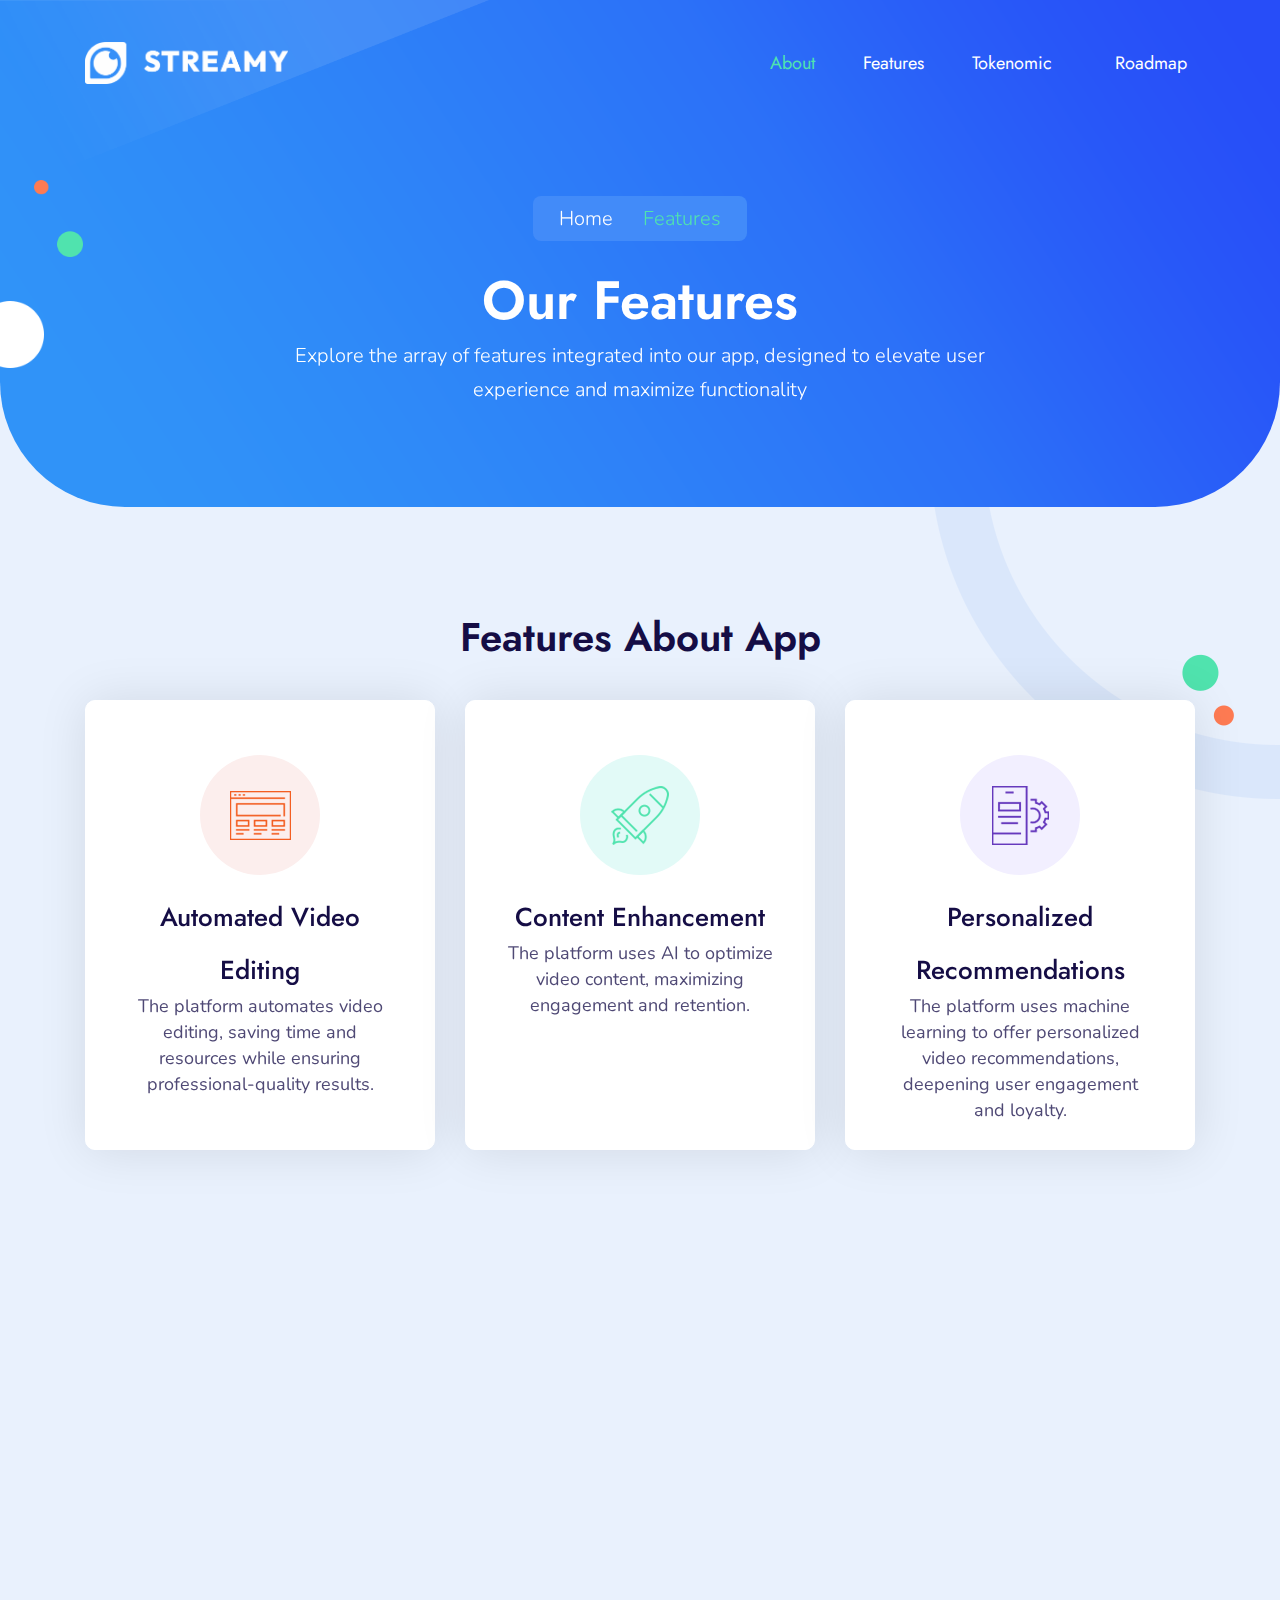
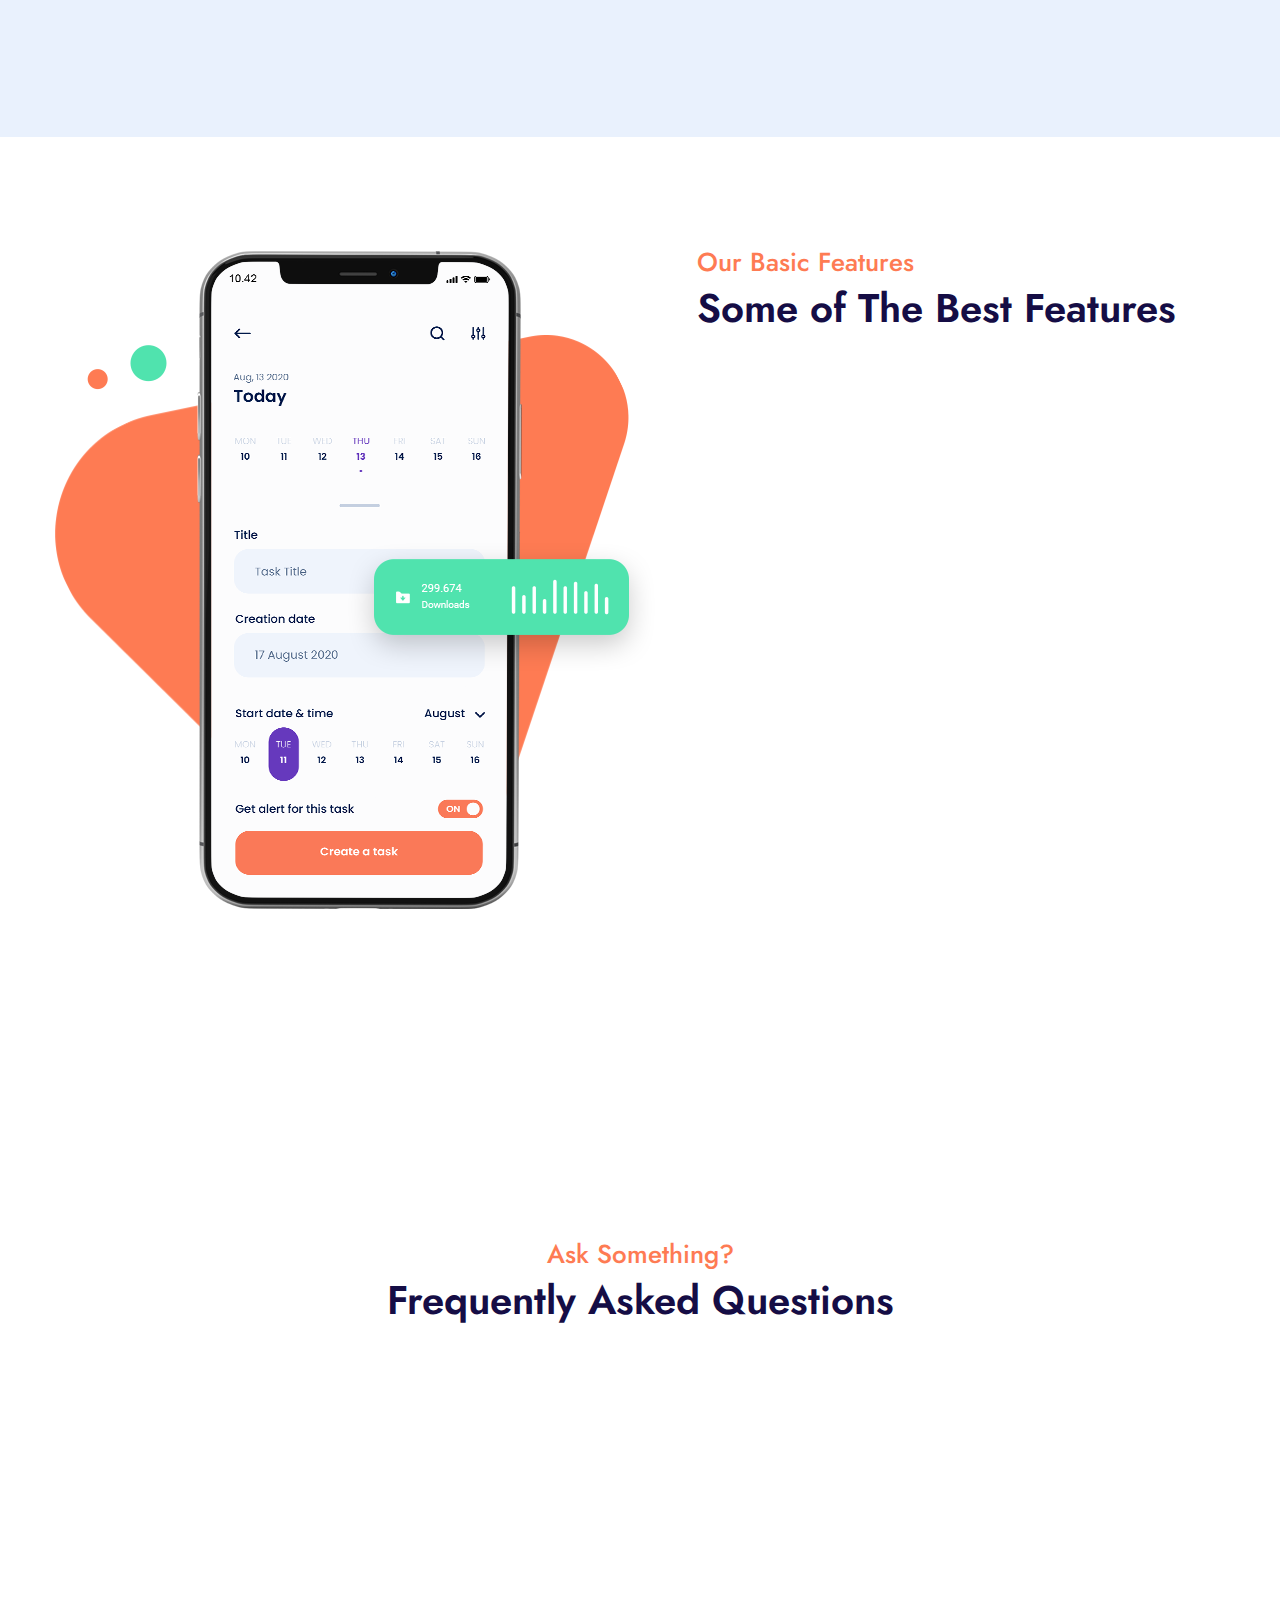
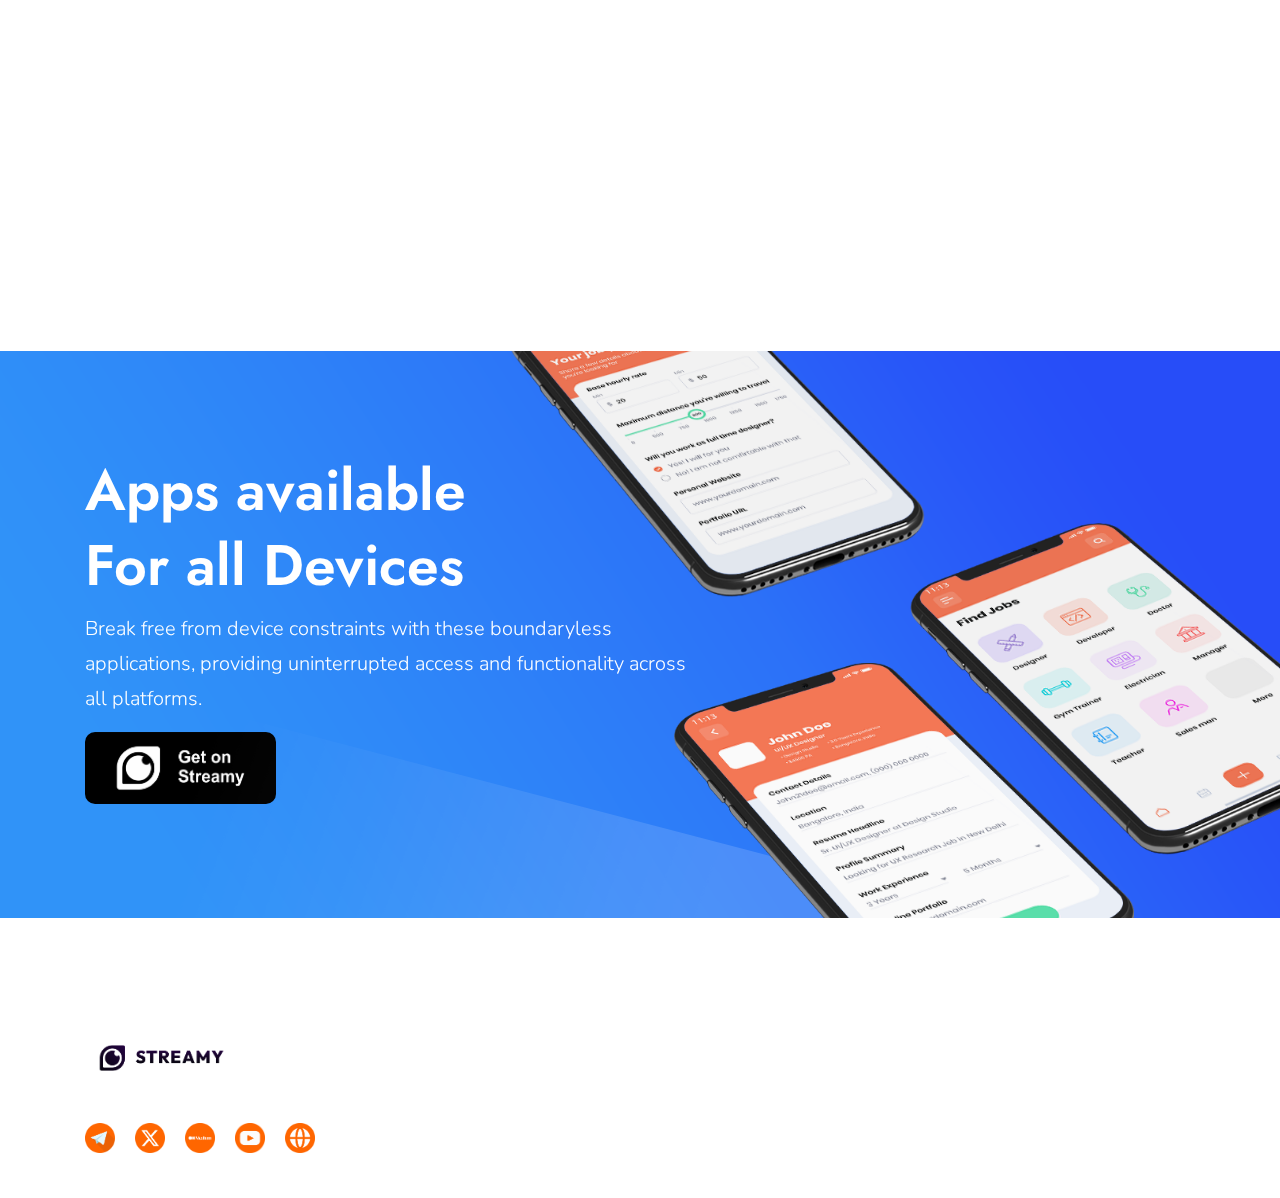
==== commit ae3b086f: "revisi5" ====
--- a/features.html
+++ b/features.html
@@ -15,9 +15,9 @@
     <link rel="apple-touch-icon" sizes="152x152" href="assets/images/favicon/apple-icon-152x152.png">
     <link rel="apple-touch-icon" sizes="180x180" href="assets/images/favicon/apple-icon-180x180.png">
     <link rel="icon" type="image/png" sizes="192x192"  href="assets/images/favicon/android-icon-192x192.png">
-    <link rel="icon" type="image/png" sizes="32x32" href="assets/images/favicon/favicon-32x32.png">
-    <link rel="icon" type="image/png" sizes="96x96" href="assets/images/favicon/favicon-96x96.png">
-    <link rel="icon" type="image/png" sizes="16x16" href="assets/images/favicon/favicon-16x16.png">
+    <link rel="icon" type="image/png" sizes="32x32" href="assets/images/logo3.png">
+    <link rel="icon" type="image/png" sizes="96x96" href="assets/images/logo3.png">
+    <link rel="icon" type="image/png" sizes="16x16" href="assets/images/logo3.png">
     <link rel="manifest" href="assets/images/favicon/manifest.json">
     <meta name="msapplication-TileColor" content="#ffffff">
     <meta name="msapplication-TileImage" content="/ms-icon-144x144.png">
@@ -82,7 +82,7 @@
                         <span class="mb-0">Home</span><figure class="mb-0"><img src="./assets/images/subbanner_arrow.png" alt="" class="img-fluid"></figure><span class="mb-0 box_span">Features</span>
                     </div>
                     <h1>Our Features</h1>
-                    <p class="mb-0 text-white">Sed quia non numquam eius modi tempora incidunt ut labore et magnam aliquam quaerat voluptatem nostrum.</p>
+                    <p class="mb-0 text-white">Explore the array of features integrated into our app, designed to elevate user experience and maximize functionality</p>
                 </div>
             </div>
         </div>
@@ -318,7 +318,7 @@
                             <div class="accordion-card">
                                 <div class="card-header" id="headingOne">
                                     <a href="#" class="btn btn-link collapsed" data-toggle="collapse" data-target="#collapseOne" aria-expanded="false" aria-controls="collapseOne">
-                                        <h6>Maiores alias conseuatur aut peruerendis?</h6>
+                                        <h6>What is $STRM?</h6>
                                     </a>
                                 </div>
                                 <div id="collapseOne" class="collapse" aria-labelledby="headingOne">
@@ -330,7 +330,7 @@
                             <div class="accordion-card">
                                 <div class="card-header" id="headingTwo">
                                     <a href="#" class="btn btn-link collapsed" data-toggle="collapse" data-target="#collapseTwo" aria-expanded="false" aria-controls="collapseTwo">
-                                        <h6>Dolor renellendus temporibus autem zuibusdam?</h6>
+                                        <h6>How does Streamy work?</h6>
                                     </a>
                                 </div>
                                 <div id="collapseTwo" class="collapse" aria-labelledby="headingTwo">
@@ -342,7 +342,7 @@
                             <div class="accordion-card">
                                 <div class="card-header" id="headingThree">
                                     <a href="#" class="btn btn-link collapsed" data-toggle="collapse" data-target="#collapseThree" aria-expanded="false" aria-controls="collapseThree">
-                                        <h6>Officia deserunt mollitia animi est laborum?</h6>
+                                        <h6>What is the total supply of $STRM?</h6>
                                     </a>
                                 </div>
                                 <div id="collapseThree" class="collapse" aria-labelledby="headingThree">
@@ -354,10 +354,22 @@
                             <div class="accordion-card">
                                 <div class="card-header" id="headingFour">
                                     <a href="#" class="btn btn-link collapsed" data-toggle="collapse" data-target="#collapseFour" aria-expanded="false" aria-controls="collapseFour">
-                                        <h6>Reiciendis voluptatibus maiores alias consequatur?</h6>
+                                        <h6>Where can I see my $STRM tokens?</h6>
                                     </a>
                                 </div>
                                 <div id="collapseFour" class="collapse" aria-labelledby="headingFour">
+                                    <div class="card-body">
+                                        <p class="pp text-left mb-0 p-0">Incidunt ut labore et dolore magnam aliquam quaerat voluptatem ut enim ad minima veniam, quis nostrum exercitationem ullam corporis suscipit laboriosam, nisi ut aliquid ex ea commodi consequatur accusantium doloremque laudantium, totam rem aperiam, eaque ipsa quae ab illo inventore veritatis et quasi.</p>                                
+                                    </div>
+                                </div>
+                            </div>
+                            <div class="accordion-card">
+                                <div class="card-header" id="headingFive">
+                                    <a href="#" class="btn btn-link collapsed" data-toggle="collapse" data-target="#collapseFive" aria-expanded="false" aria-controls="collapseFive">
+                                        <h6>Where can I find more information about Streamy?</h6>
+                                    </a>
+                                </div>
+                                <div id="collapseFive" class="collapse" aria-labelledby="headingFive">
                                     <div class="card-body">
                                         <p class="pp text-left mb-0 p-0">Incidunt ut labore et dolore magnam aliquam quaerat voluptatem ut enim ad minima veniam, quis nostrum exercitationem ullam corporis suscipit laboriosam, nisi ut aliquid ex ea commodi consequatur accusantium doloremque laudantium, totam rem aperiam, eaque ipsa quae ab illo inventore veritatis et quasi.</p>                                
                                     </div>
@@ -375,24 +387,24 @@
     </div>
 </section>
 <!-- Available -->
-<section class="available-section">
+<section class="available-section" id="get-app">
     <div class="container">
         <div class="row">
             <div class="col-lg-7 col-md-7 col-sm-12 col-12">
                 <div class="available_content">
                     <h2 class="text-white">Apps available For all Devices</h2>
-                    <p class="text-white">Lorem ipsum dolor sit amet, consectetur adipiscing elit sed do eiusmod tempor incididunt ut labore et dolore magna aliuaenim minim veniam exercitationem. </p>
+                    <p class="text-white">Break free from device constraints with these boundaryless applications, providing uninterrupted access and functionality across all platforms. </p>
                     <div class="available-imagewrapper">
-                        <a class="image_apple" href="https://www.apple.com/app-store/">
-                            <figure class="mb-0 available-apple">
-                                <img class="img-fluid" src="./assets/images/bannerapple-img1.png" alt="">
+                        <a class="image_apple" href="">
+                            <figure class="mb-0 offer-apple">
+                                <img class="img-fluid" src="./assets/images/get.png" alt="" style="width: 30%;border-radius: 10px;">
                             </figure>
                         </a>
-                        <a class="image_google" href="https://play.google.com/store/games">
+                        <!-- <a class="image_google" href="https://play.google.com/store/games">
                             <figure class="mb-0 available-google"> 
                                 <img class="img-fluid" src="./assets/images/bannergoogle-img2.png" alt="">
                             </figure> 
-                        </a>
+                        </a> -->
                     </div>
                 </div>
             </div>
--- a/assets/css/style.css
+++ b/assets/css/style.css
@@ -270,9 +270,9 @@
 .aboutus-section {
     padding: 106px 0 102px;
 }
-.aboutus-section .aboutus_text{
+/* .aboutus-section .aboutus_text{
     padding: 48px 0 0;
-}
+} */
 
 
 
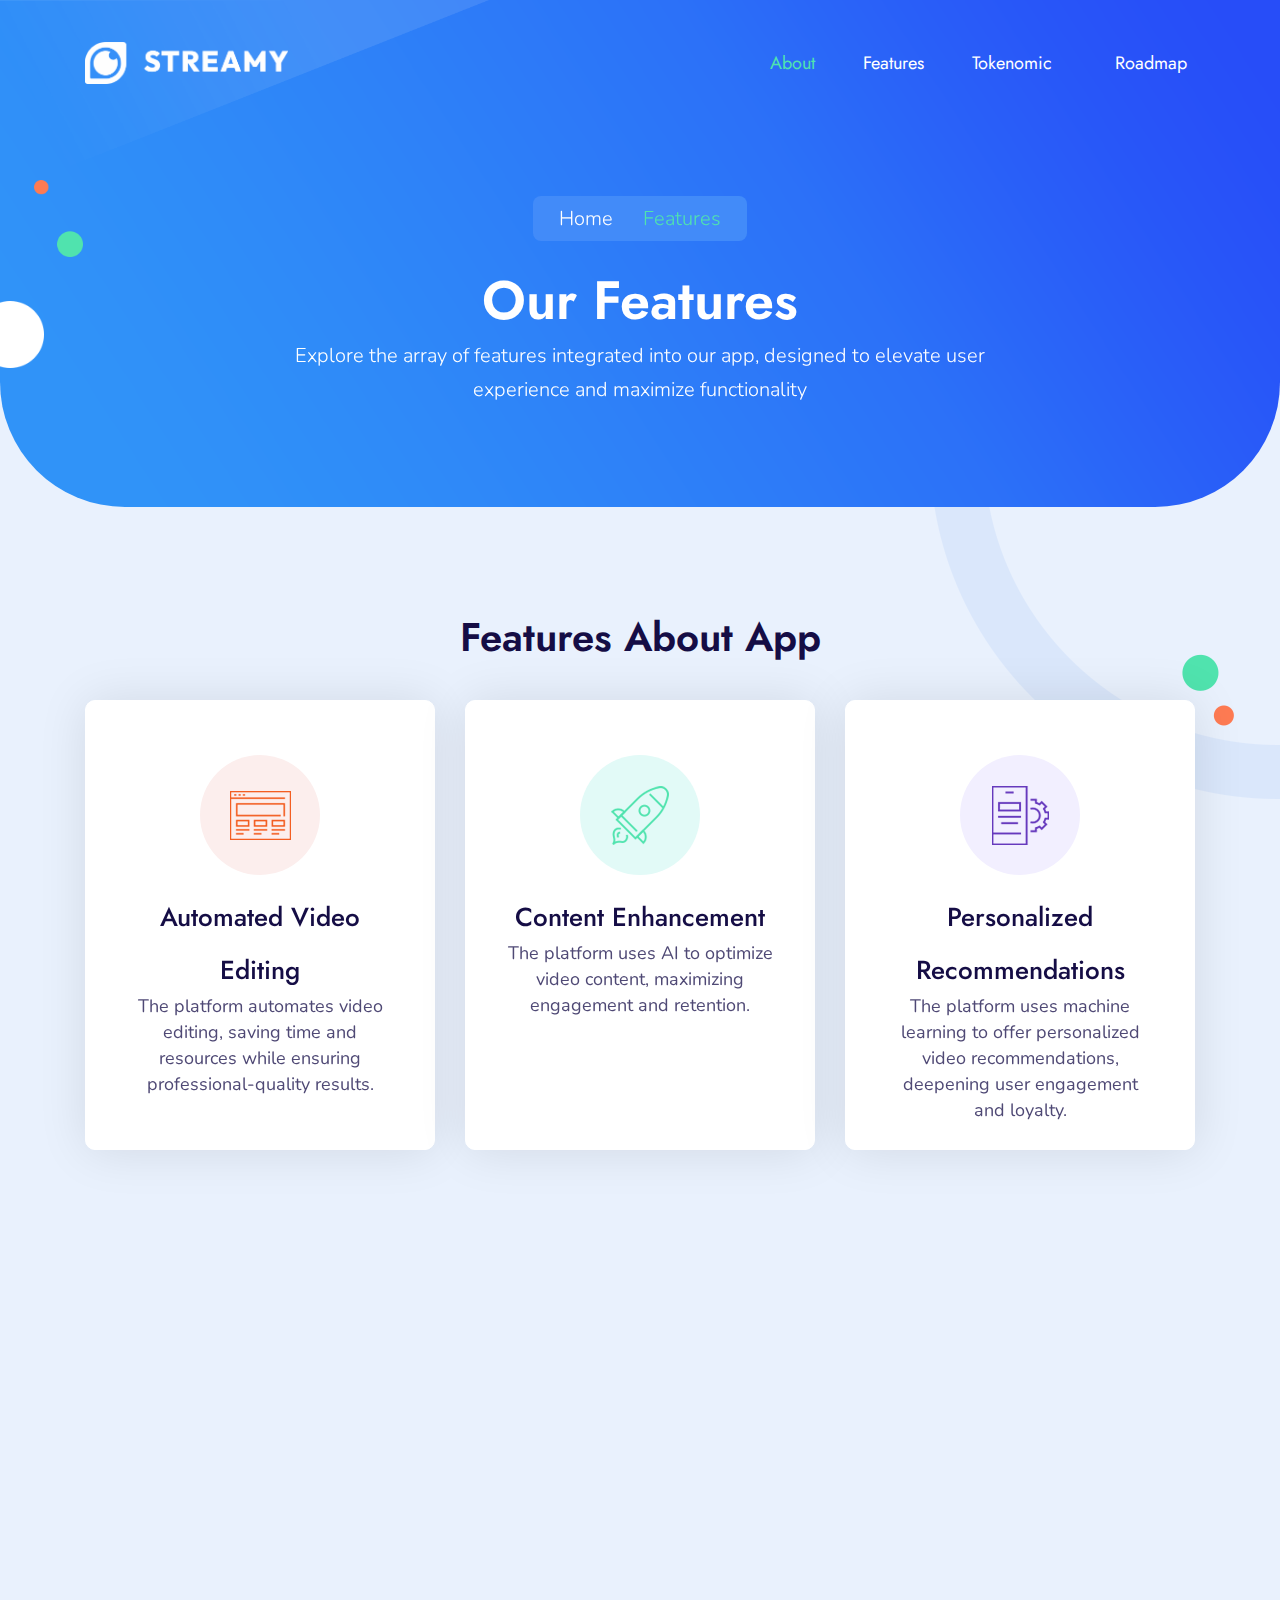
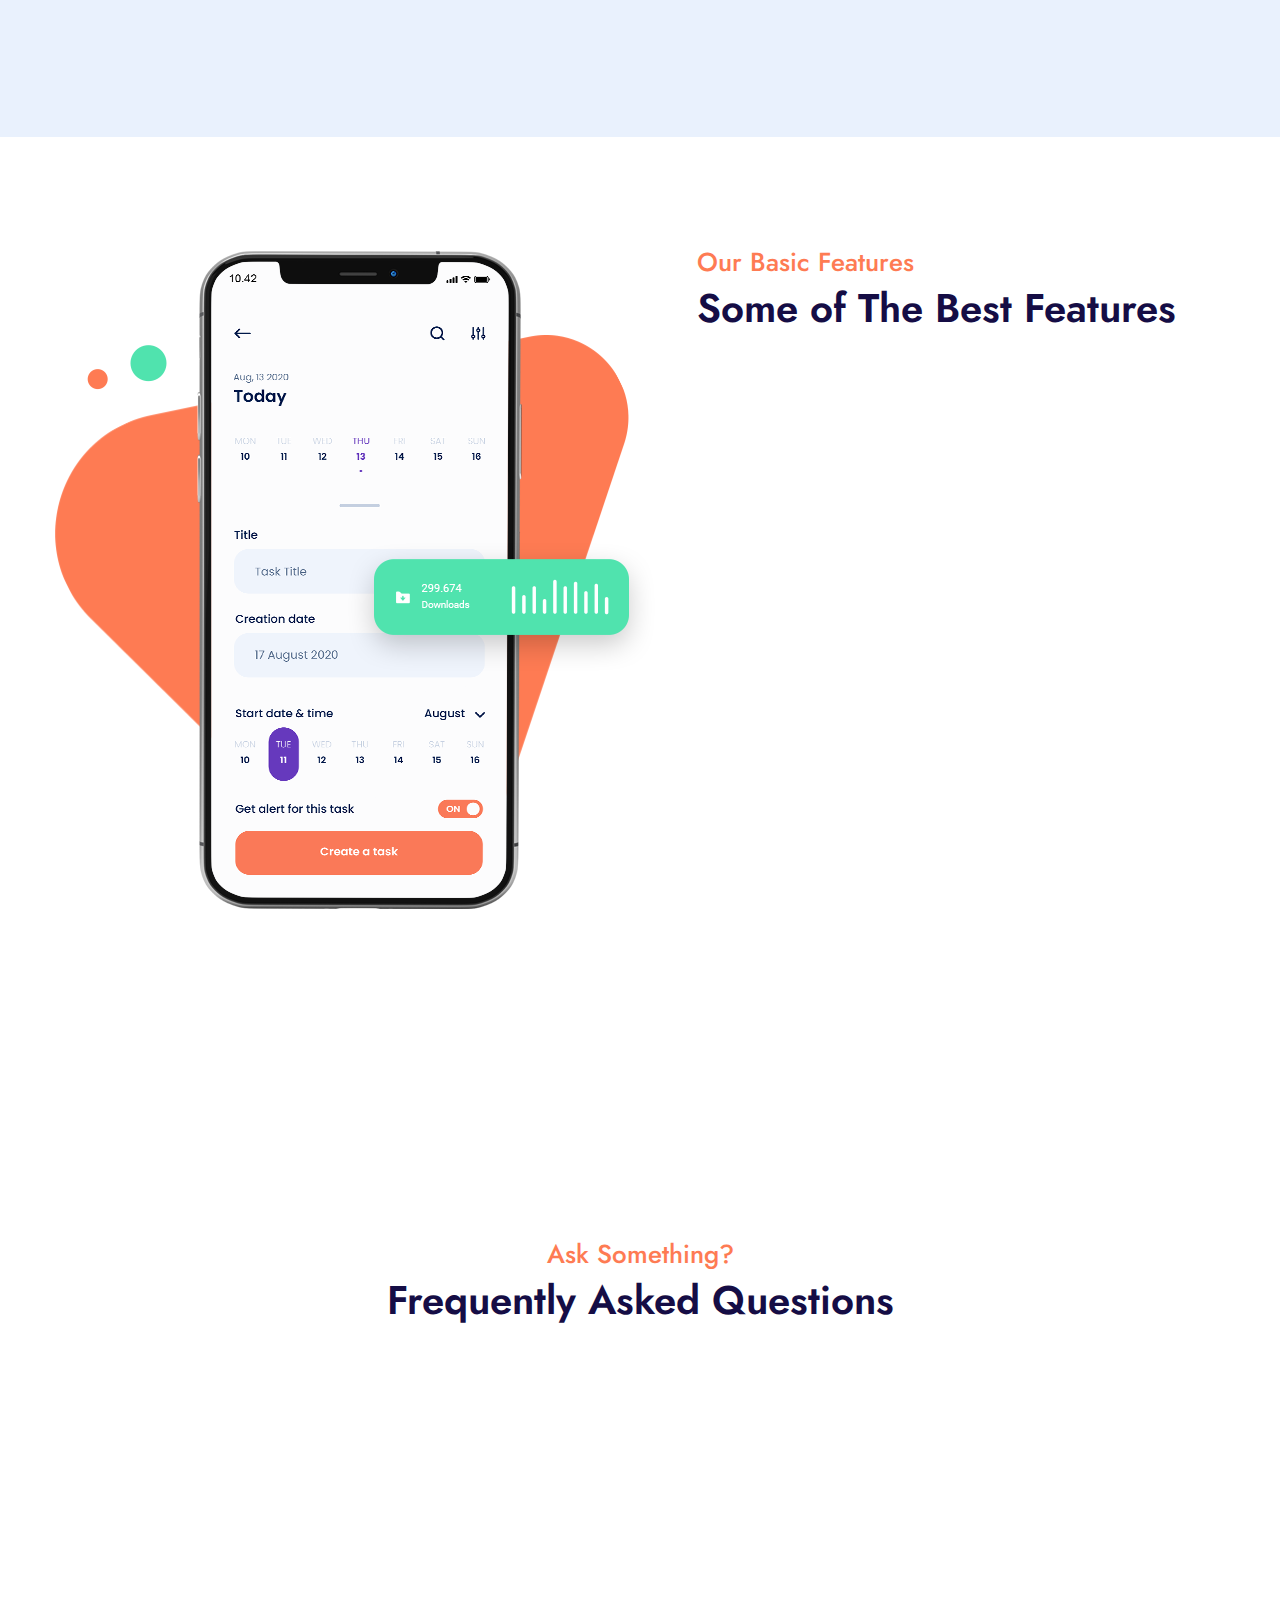
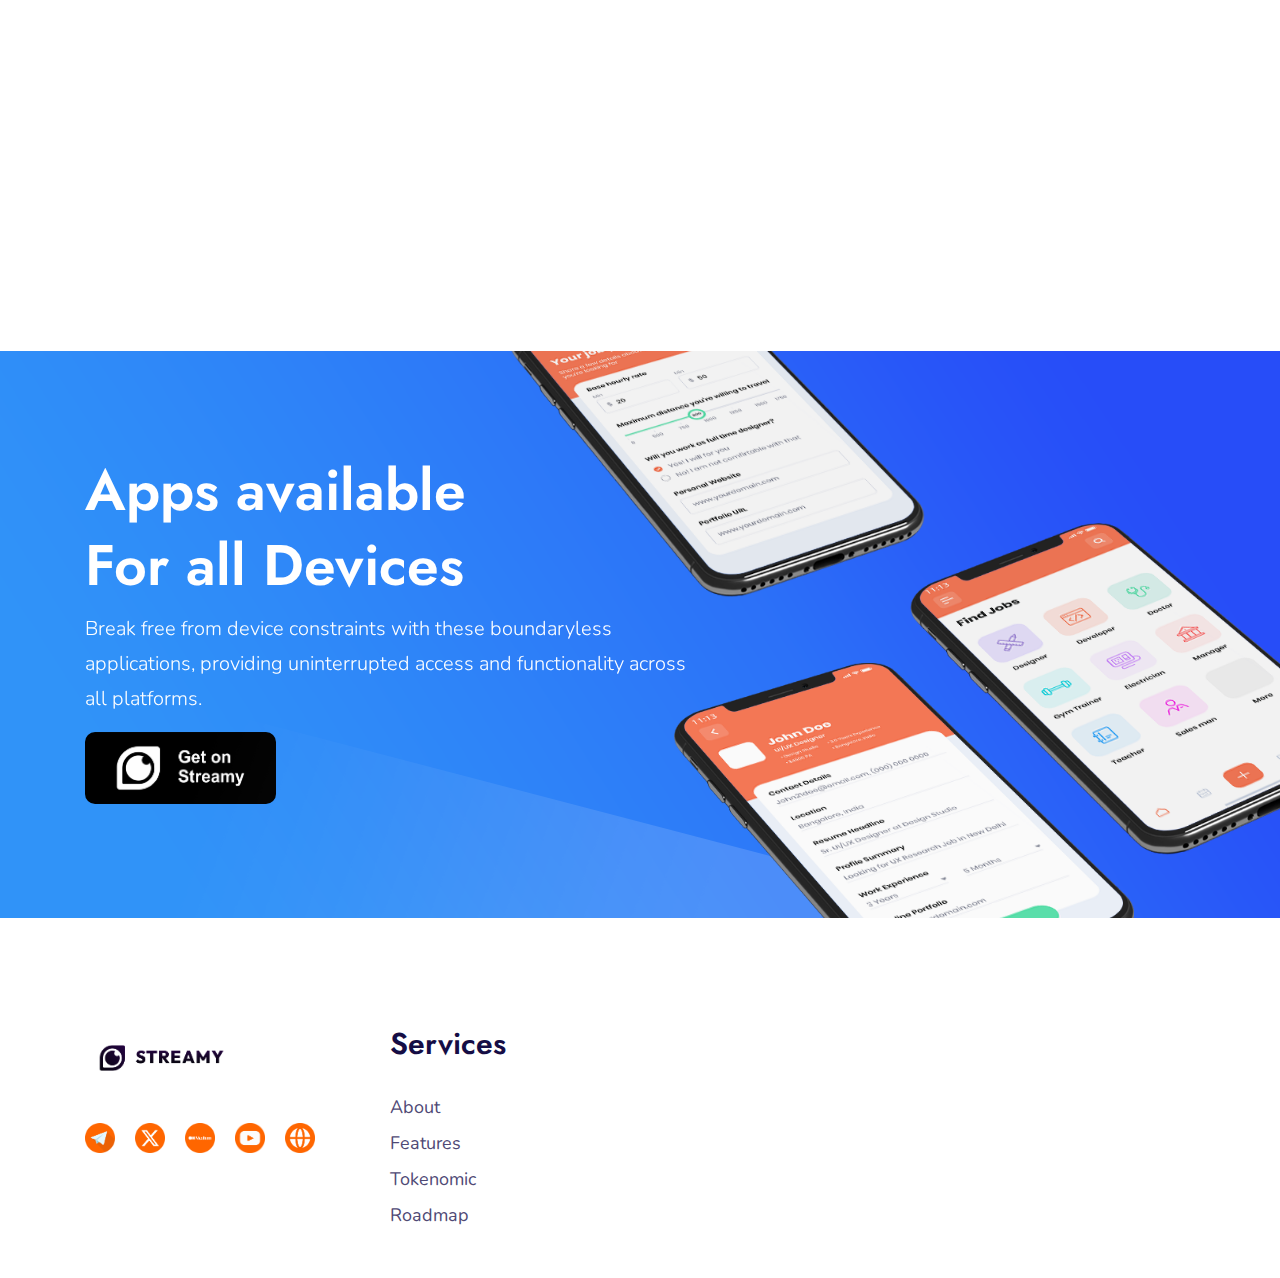
==== commit b6ec85cb: "revisi6" ====
--- a/features.html
+++ b/features.html
@@ -468,17 +468,17 @@
                         </ul>
                     </div>
                 </div>
-                <!-- <div class="col-lg-3 col-md-3 col-sm-6 col-12 d-lg-block d-none">
+                <div class="col-lg-6 col-md-6 col-sm-6 col-12 d-lg-block d-none">
                     <div class="services">
                         <h3 class="heading">Services</h3>
                         <ul class="list-unstyled mb-0">
-                            <li><a href="./index.html#statistics" class=" text text-decoration-none">Statistics</a></li>
-                            <li><a href="./index.html#basic-feature" class=" text text-decoration-none">Basic Features</a></li>
-                            <li><a href="./features.html#about-app" class=" text text-decoration-none">About App</a></li>
-                            <li><a href="./pricing.html" class=" text text-decoration-none">Pricing</a></li>
+                            <li><a href="index.html#about" class=" text text-decoration-none">About</a></li>
+                            <li><a href="features.html" class=" text text-decoration-none">Features</a></li>
+                            <li><a href="index.html#tokenomic" class=" text text-decoration-none">Tokenomic</a></li>
+                            <li><a href="index.html#roadmap" class=" text text-decoration-none">Roadmap</a></li>
                         </ul>
                     </div>
-                </div> -->
+                </div>
                 <!-- <div class="col-lg-3 col-md-4 col-sm-6 col-12 d-sm-block">
                     <div class="links">
                         <h3 class="heading">Quick Links</h3>
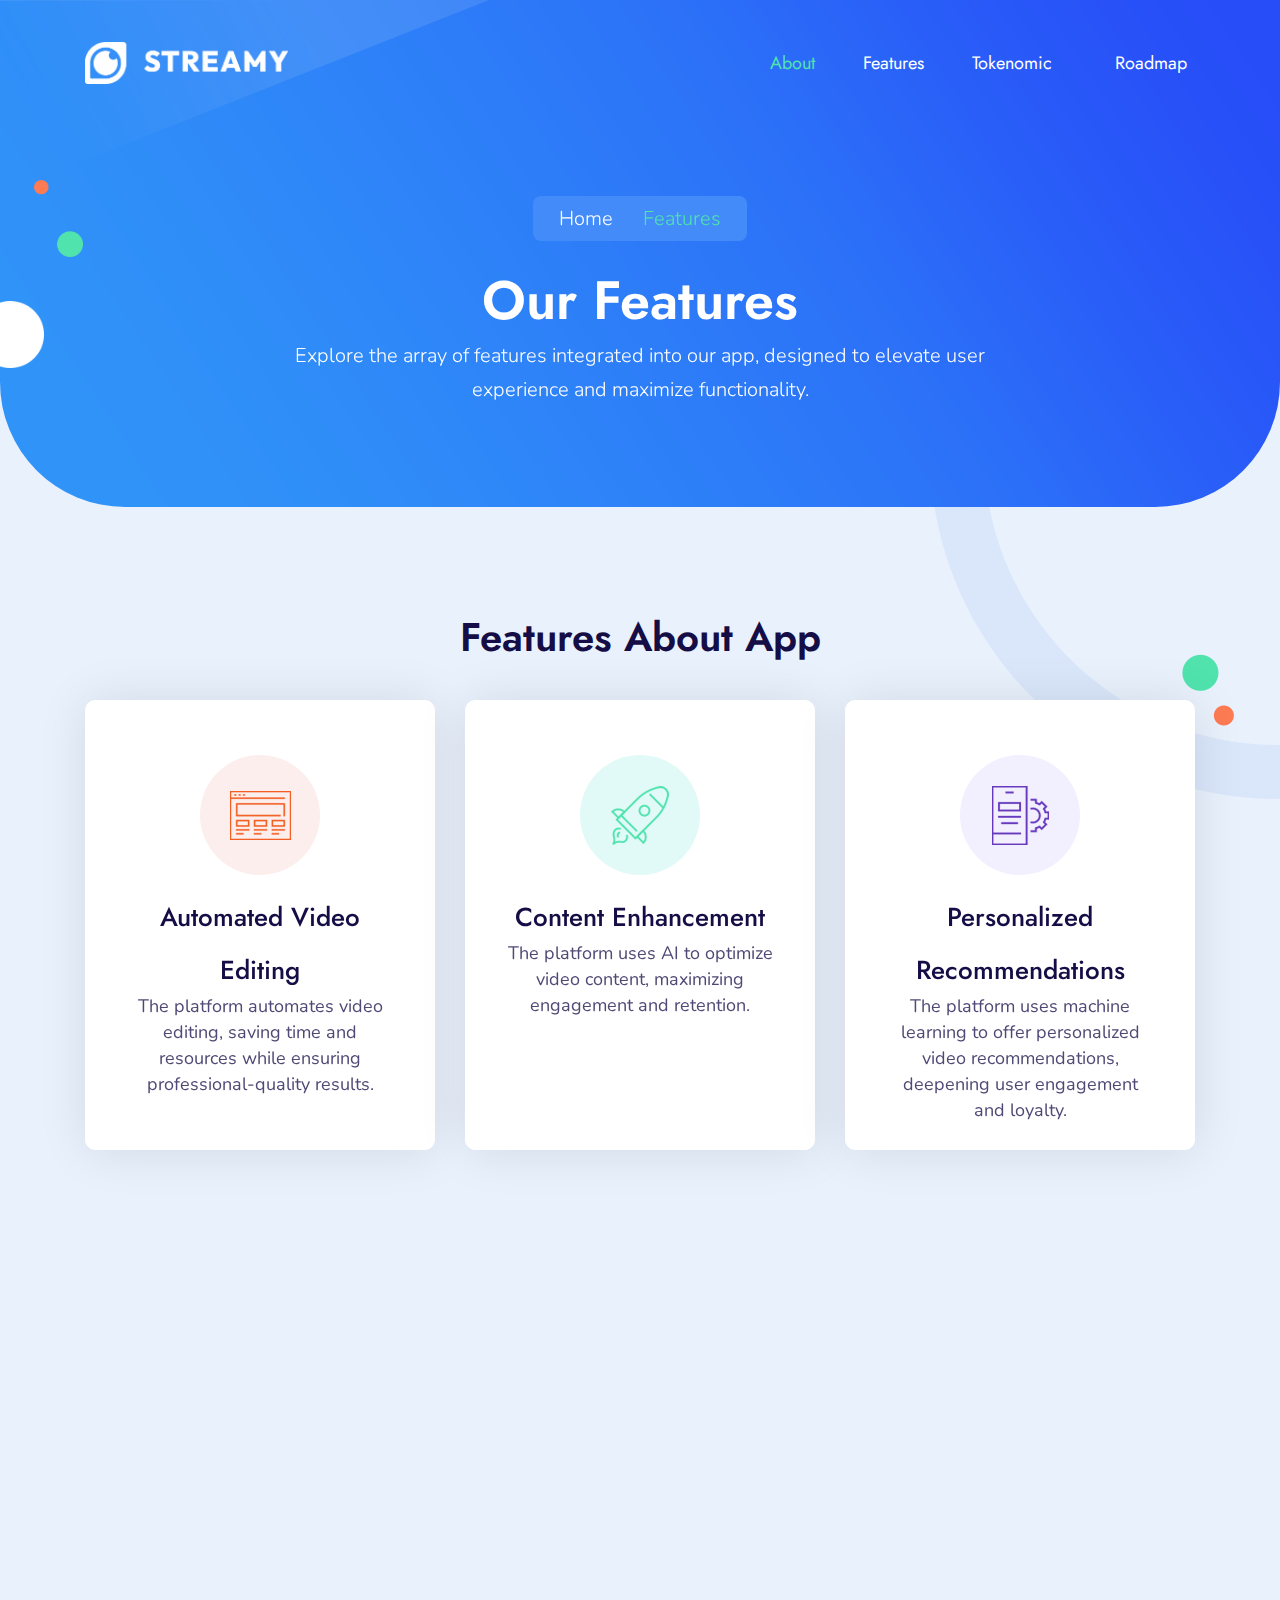
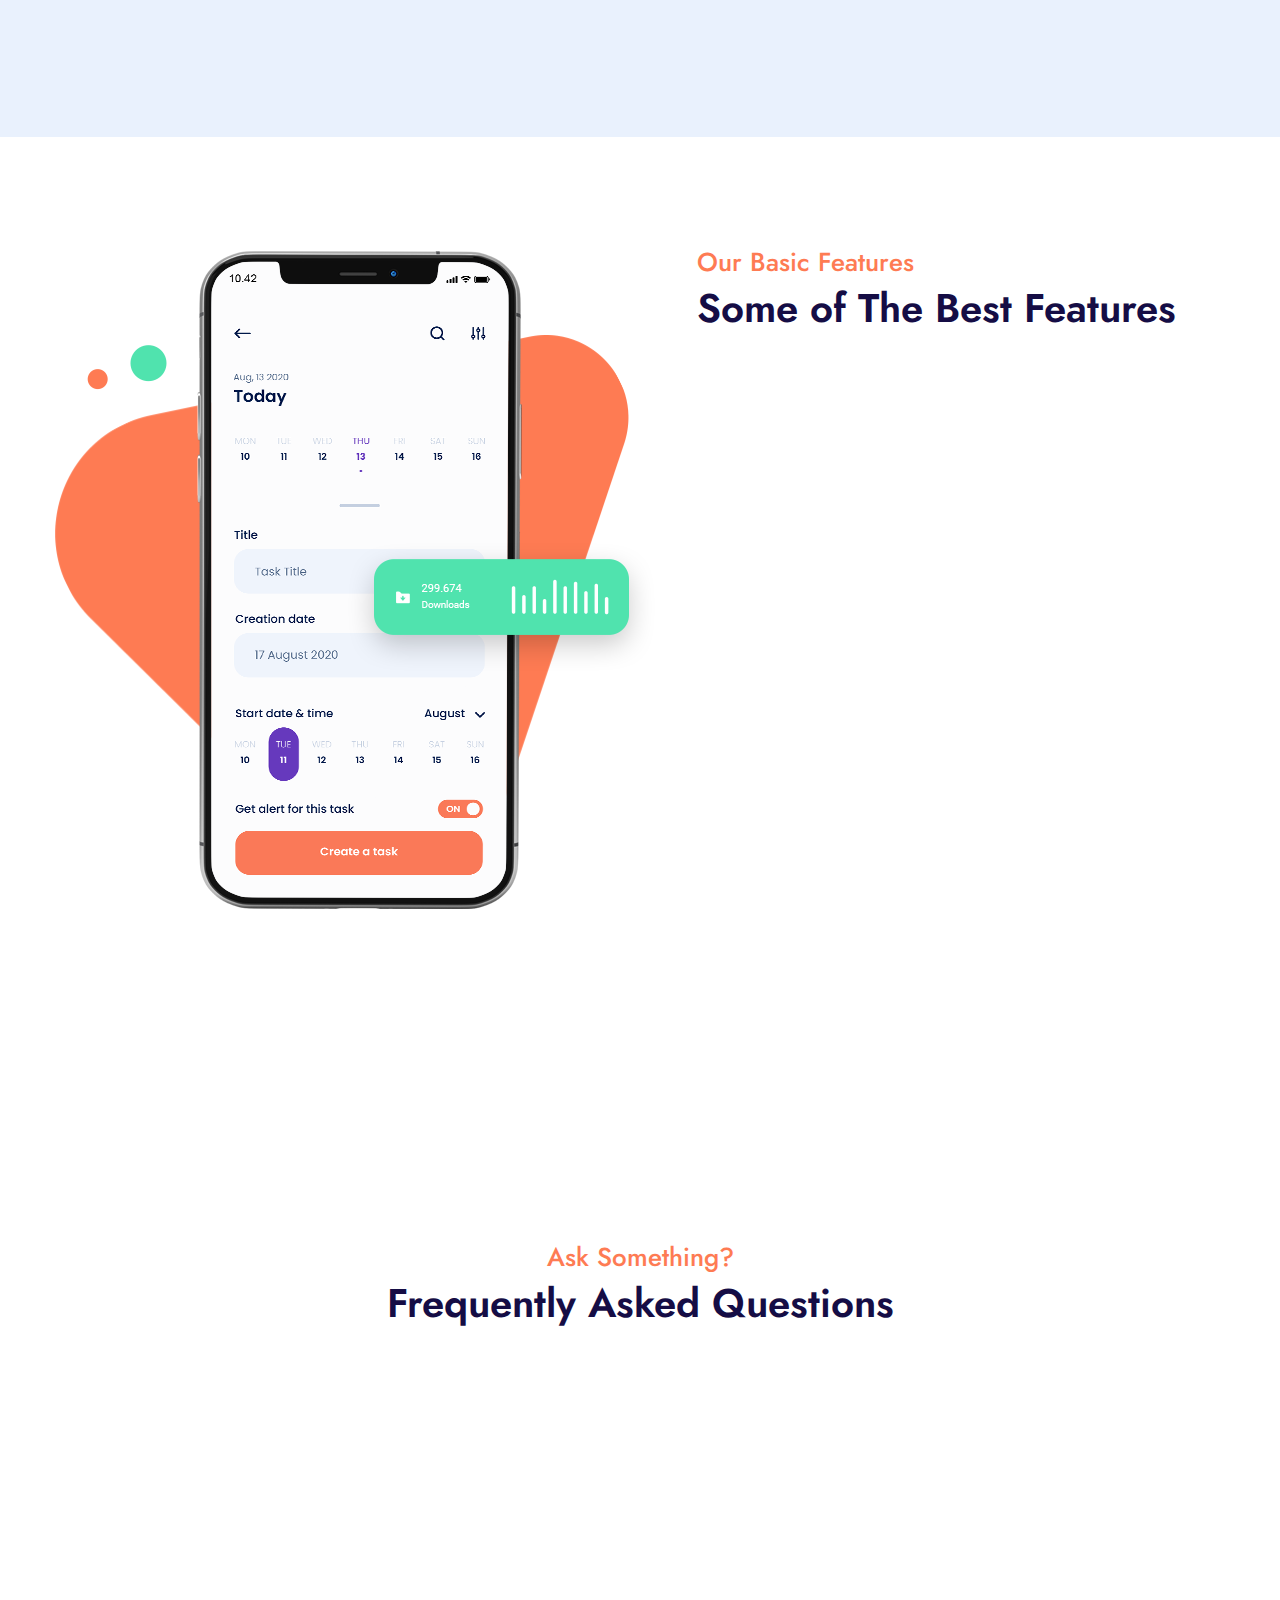
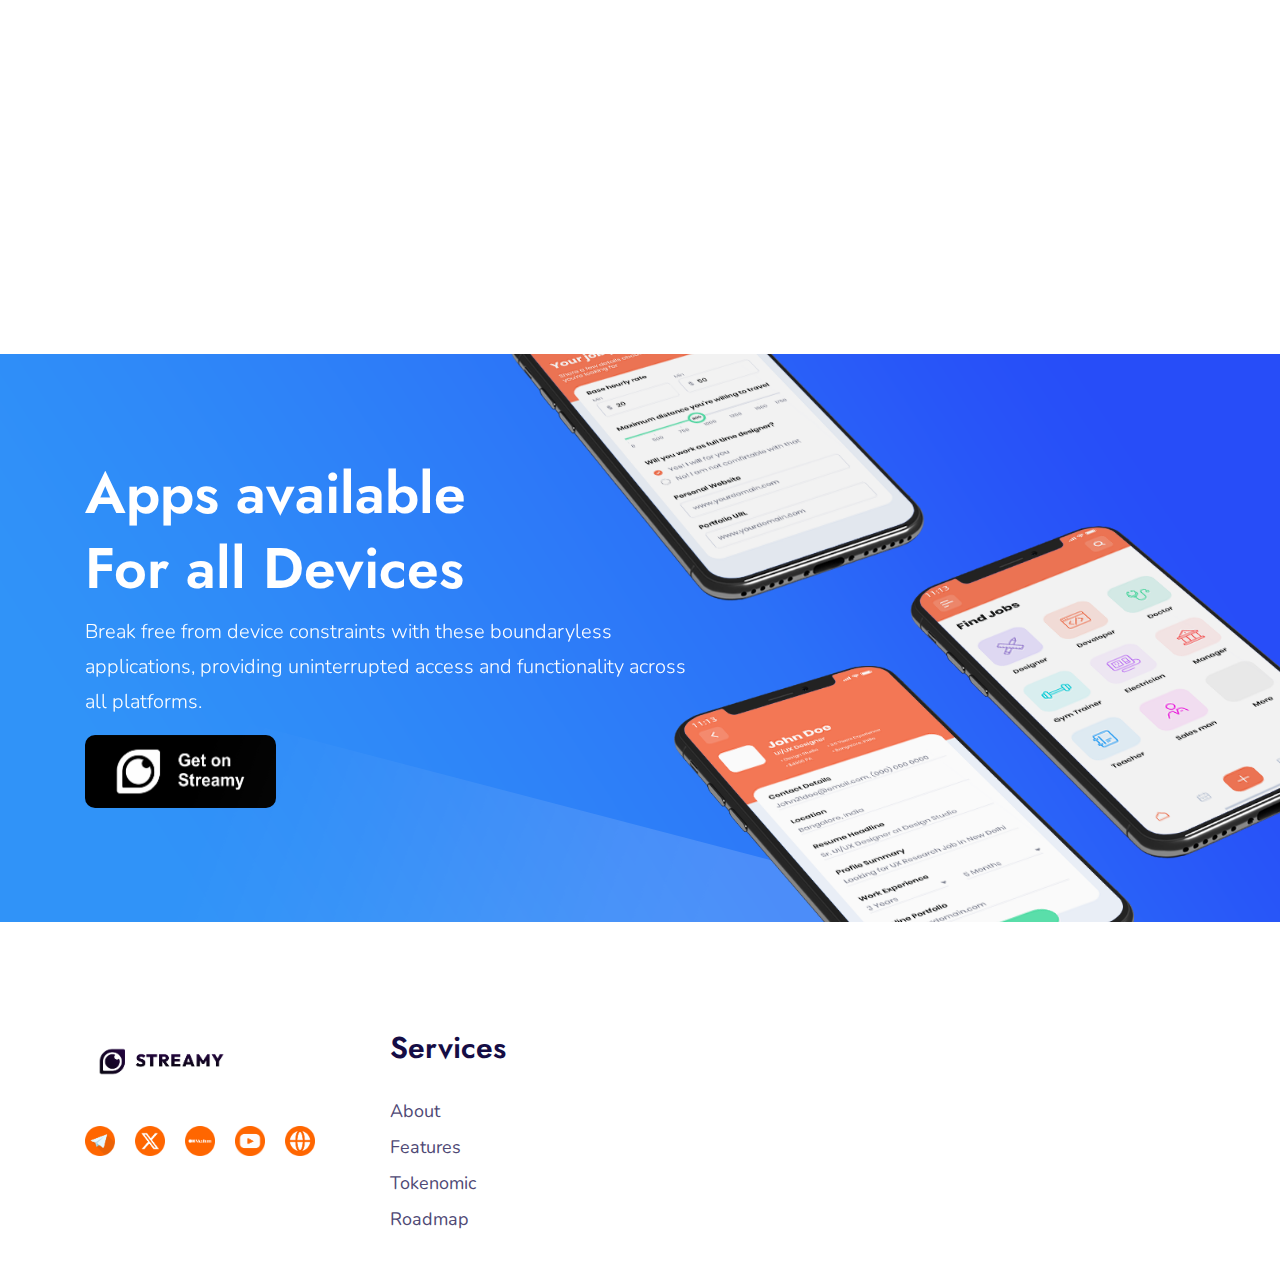
==== commit 39577eb5: "rr" ====
--- a/features.html
+++ b/features.html
@@ -15,9 +15,9 @@
     <link rel="apple-touch-icon" sizes="152x152" href="assets/images/favicon/apple-icon-152x152.png">
     <link rel="apple-touch-icon" sizes="180x180" href="assets/images/favicon/apple-icon-180x180.png">
     <link rel="icon" type="image/png" sizes="192x192"  href="assets/images/favicon/android-icon-192x192.png">
-    <link rel="icon" type="image/png" sizes="32x32" href="assets/images/logo3.png">
-    <link rel="icon" type="image/png" sizes="96x96" href="assets/images/logo3.png">
-    <link rel="icon" type="image/png" sizes="16x16" href="assets/images/logo3.png">
+    <link rel="icon" type="image/png" sizes="32x32" href="assets/images/logo-mata.png">
+    <link rel="icon" type="image/png" sizes="96x96" href="assets/images/logo-mata.png">
+    <link rel="icon" type="image/png" sizes="16x16" href="assets/images/logo-mata.png">
     <link rel="manifest" href="assets/images/favicon/manifest.json">
     <meta name="msapplication-TileColor" content="#ffffff">
     <meta name="msapplication-TileImage" content="/ms-icon-144x144.png">
@@ -82,7 +82,7 @@
                         <span class="mb-0">Home</span><figure class="mb-0"><img src="./assets/images/subbanner_arrow.png" alt="" class="img-fluid"></figure><span class="mb-0 box_span">Features</span>
                     </div>
                     <h1>Our Features</h1>
-                    <p class="mb-0 text-white">Explore the array of features integrated into our app, designed to elevate user experience and maximize functionality</p>
+                    <p class="mb-0 text-white">Explore the array of features integrated into our app, designed to elevate user experience and maximize functionality.</p>
                 </div>
             </div>
         </div>
@@ -271,27 +271,27 @@
             <ul class="mb-0 list-unstyled">
                 <li>
                     <figure class="mb-0 partner1">
-                        <img class="img-fluid" src="./assets/images/partner1.png" alt="">
+                        <img class="img-fluid" src="./assets/images/partner1.png" alt="" style="width: 160px;">
                     </figure>
                 </li>
                 <li>
                     <figure class="mb-0 partner1 partner2">
-                        <img class="img-fluid" src="./assets/images/partner2.png" alt="">
+                        <img class="img-fluid" src="./assets/images/partner2.png" alt="" style="width: 160px;">
                     </figure>
                 </li>
                 <li>
                     <figure class="mb-0 partner1 partner3">
-                        <img class="img-fluid" src="./assets/images/partner3.png" alt="">
+                        <img class="img-fluid" src="./assets/images/partner3.png" alt="" style="width: 160px;">
                     </figure>
                 </li>
                 <li>
                     <figure class="mb-0 partner1 partner4">
-                        <img class="img-fluid" src="./assets/images/partner4.png" alt="">
+                        <img class="img-fluid" src="./assets/images/partner4.png" alt=""  style="width: 160px;">
                     </figure>
                 </li>
                 <li>
                     <figure class="mb-0 partner1 partner5">
-                        <img class="img-fluid" src="./assets/images/partner5.png" alt="">
+                        <img class="img-fluid" src="./assets/images/partner5.png" alt=""  style="width: 160px;">
                     </figure>
                 </li>
             </ul>
@@ -323,7 +323,7 @@
                                 </div>
                                 <div id="collapseOne" class="collapse" aria-labelledby="headingOne">
                                     <div class="card-body">
-                                        <p class="pp text-left mb-0 p-0">Incidunt ut labore et dolore magnam aliquam quaerat voluptatem ut enim ad minima veniam, quis nostrum exercitationem ullam corporis suscipit laboriosam, nisi ut aliquid ex ea commodi consequatur accusantium doloremque laudantium, totam rem aperiam, eaque ipsa quae ab illo inventore veritatis et quasi.</p>
+                                        <p class="pp text-left mb-0 p-0">$STRM is token cryptocurrency of the Streamy ecosystem</p>
                                     </div>
                                 </div>
                             </div>
@@ -335,7 +335,7 @@
                                 </div>
                                 <div id="collapseTwo" class="collapse" aria-labelledby="headingTwo">
                                     <div class="card-body">
-                                        <p class="pp text-left mb-0 p-0">Incidunt ut labore et dolore magnam aliquam quaerat voluptatem ut enim ad minima veniam, quis nostrum exercitationem ullam corporis suscipit laboriosam, nisi ut aliquid ex ea commodi consequatur accusantium doloremque laudantium, totam rem aperiam, eaque ipsa quae ab illo inventore veritatis et quasi.</p>
+                                        <p class="pp text-left mb-0 p-0">Streamy Create-to-Earn (C2E) platform provides creators with a user-friendly interface to upload, oublish, and distribute their content seamlessly. And Streamy Watch-to-Earn (W2E) platform offers users the opportunity to earn rewards.</p>
                                     </div>
                                 </div>
                             </div>
@@ -347,7 +347,7 @@
                                 </div>
                                 <div id="collapseThree" class="collapse" aria-labelledby="headingThree">
                                     <div class="card-body">
-                                        <p class="pp text-left mb-0 p-0">Incidunt ut labore et dolore magnam aliquam quaerat voluptatem ut enim ad minima veniam, quis nostrum exercitationem ullam corporis suscipit laboriosam, nisi ut aliquid ex ea commodi consequatur accusantium doloremque laudantium, totam rem aperiam, eaque ipsa quae ab illo inventore veritatis et quasi.</p>
+                                        <p class="pp text-left mb-0 p-0">The total supply is capped at 1 Million tokens.</p>
                                     </div>
                                 </div>
                             </div>
@@ -359,7 +359,7 @@
                                 </div>
                                 <div id="collapseFour" class="collapse" aria-labelledby="headingFour">
                                     <div class="card-body">
-                                        <p class="pp text-left mb-0 p-0">Incidunt ut labore et dolore magnam aliquam quaerat voluptatem ut enim ad minima veniam, quis nostrum exercitationem ullam corporis suscipit laboriosam, nisi ut aliquid ex ea commodi consequatur accusantium doloremque laudantium, totam rem aperiam, eaque ipsa quae ab illo inventore veritatis et quasi.</p>                                
+                                        <p class="pp text-left mb-0 p-0">You can see it in the metamask wallet by entering the $STRM contract address and you can also see it on etherscan.</p>                                
                                     </div>
                                 </div>
                             </div>
@@ -371,7 +371,7 @@
                                 </div>
                                 <div id="collapseFive" class="collapse" aria-labelledby="headingFive">
                                     <div class="card-body">
-                                        <p class="pp text-left mb-0 p-0">Incidunt ut labore et dolore magnam aliquam quaerat voluptatem ut enim ad minima veniam, quis nostrum exercitationem ullam corporis suscipit laboriosam, nisi ut aliquid ex ea commodi consequatur accusantium doloremque laudantium, totam rem aperiam, eaque ipsa quae ab illo inventore veritatis et quasi.</p>                                
+                                        <p class="pp text-left mb-0 p-0">You are more than welcome to hop into our TG Channel and talk to our team directly.</p>                                
                                     </div>
                                 </div>
                             </div>
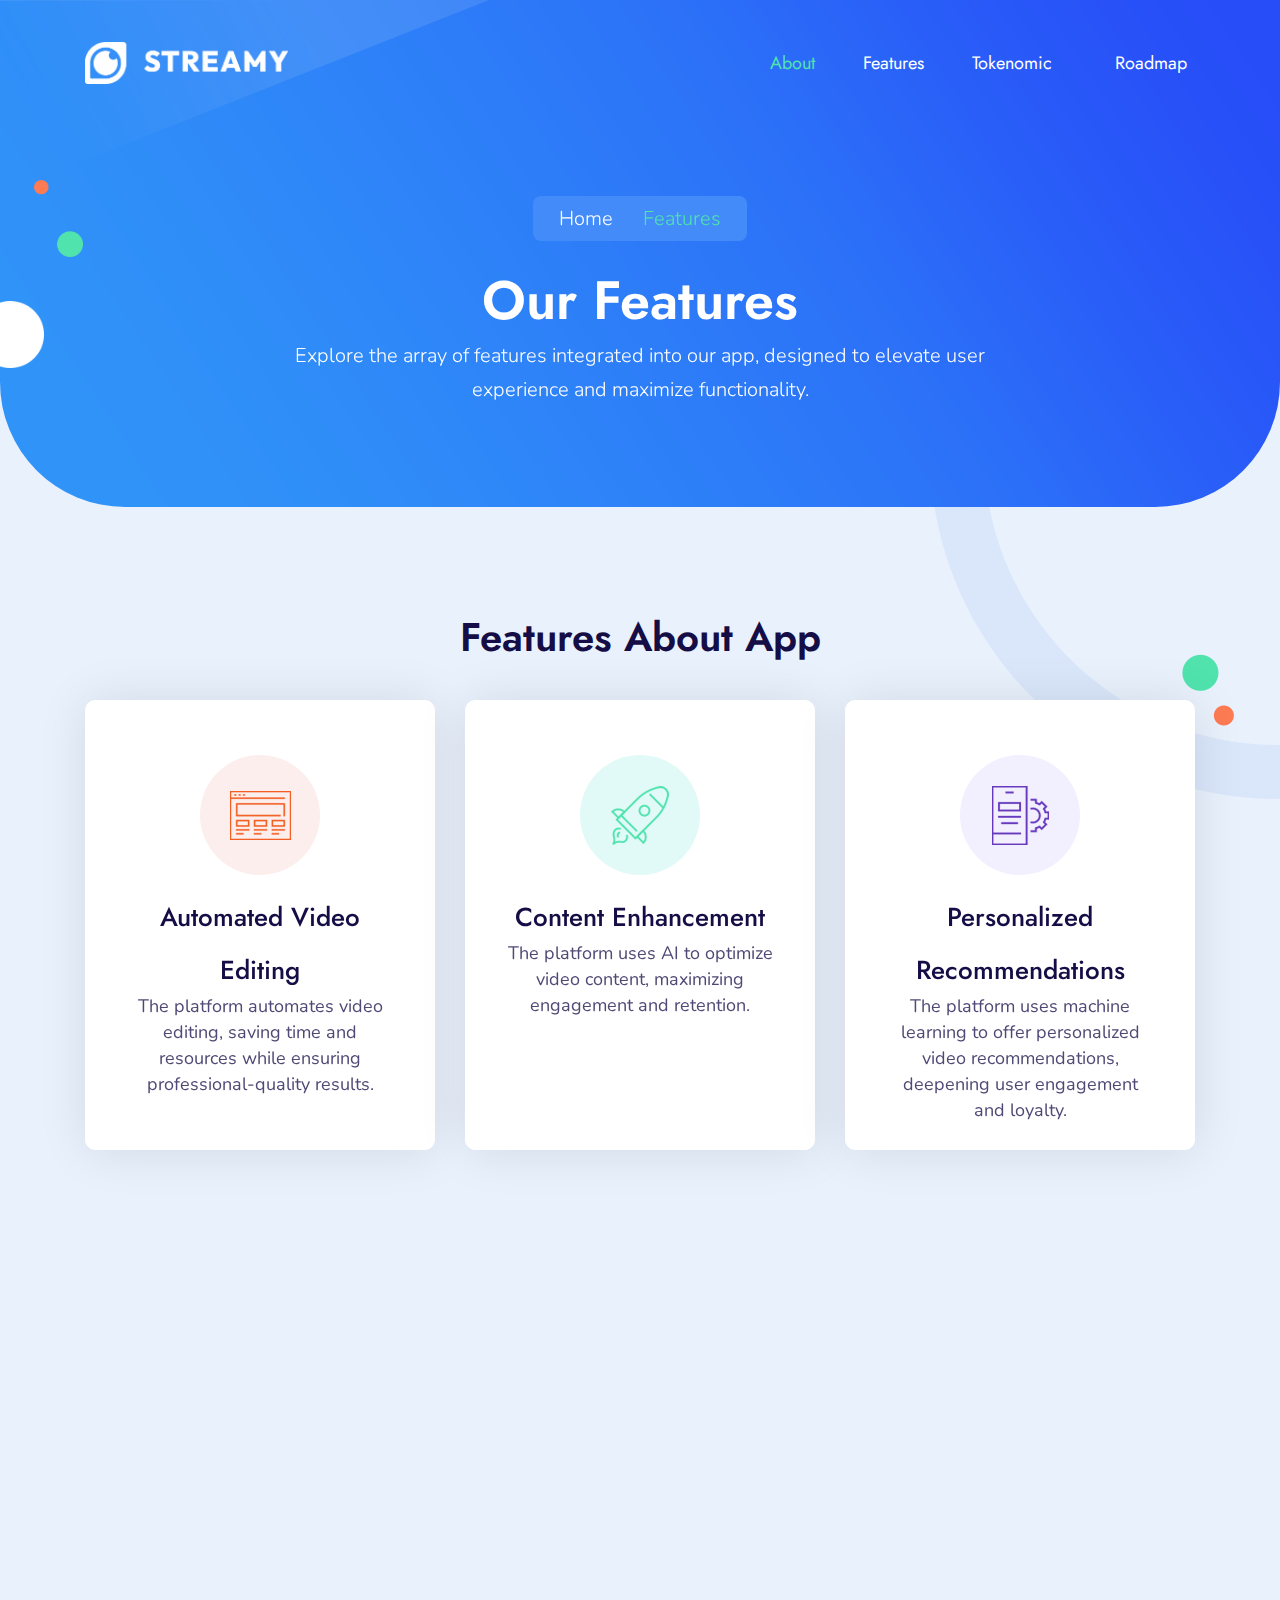
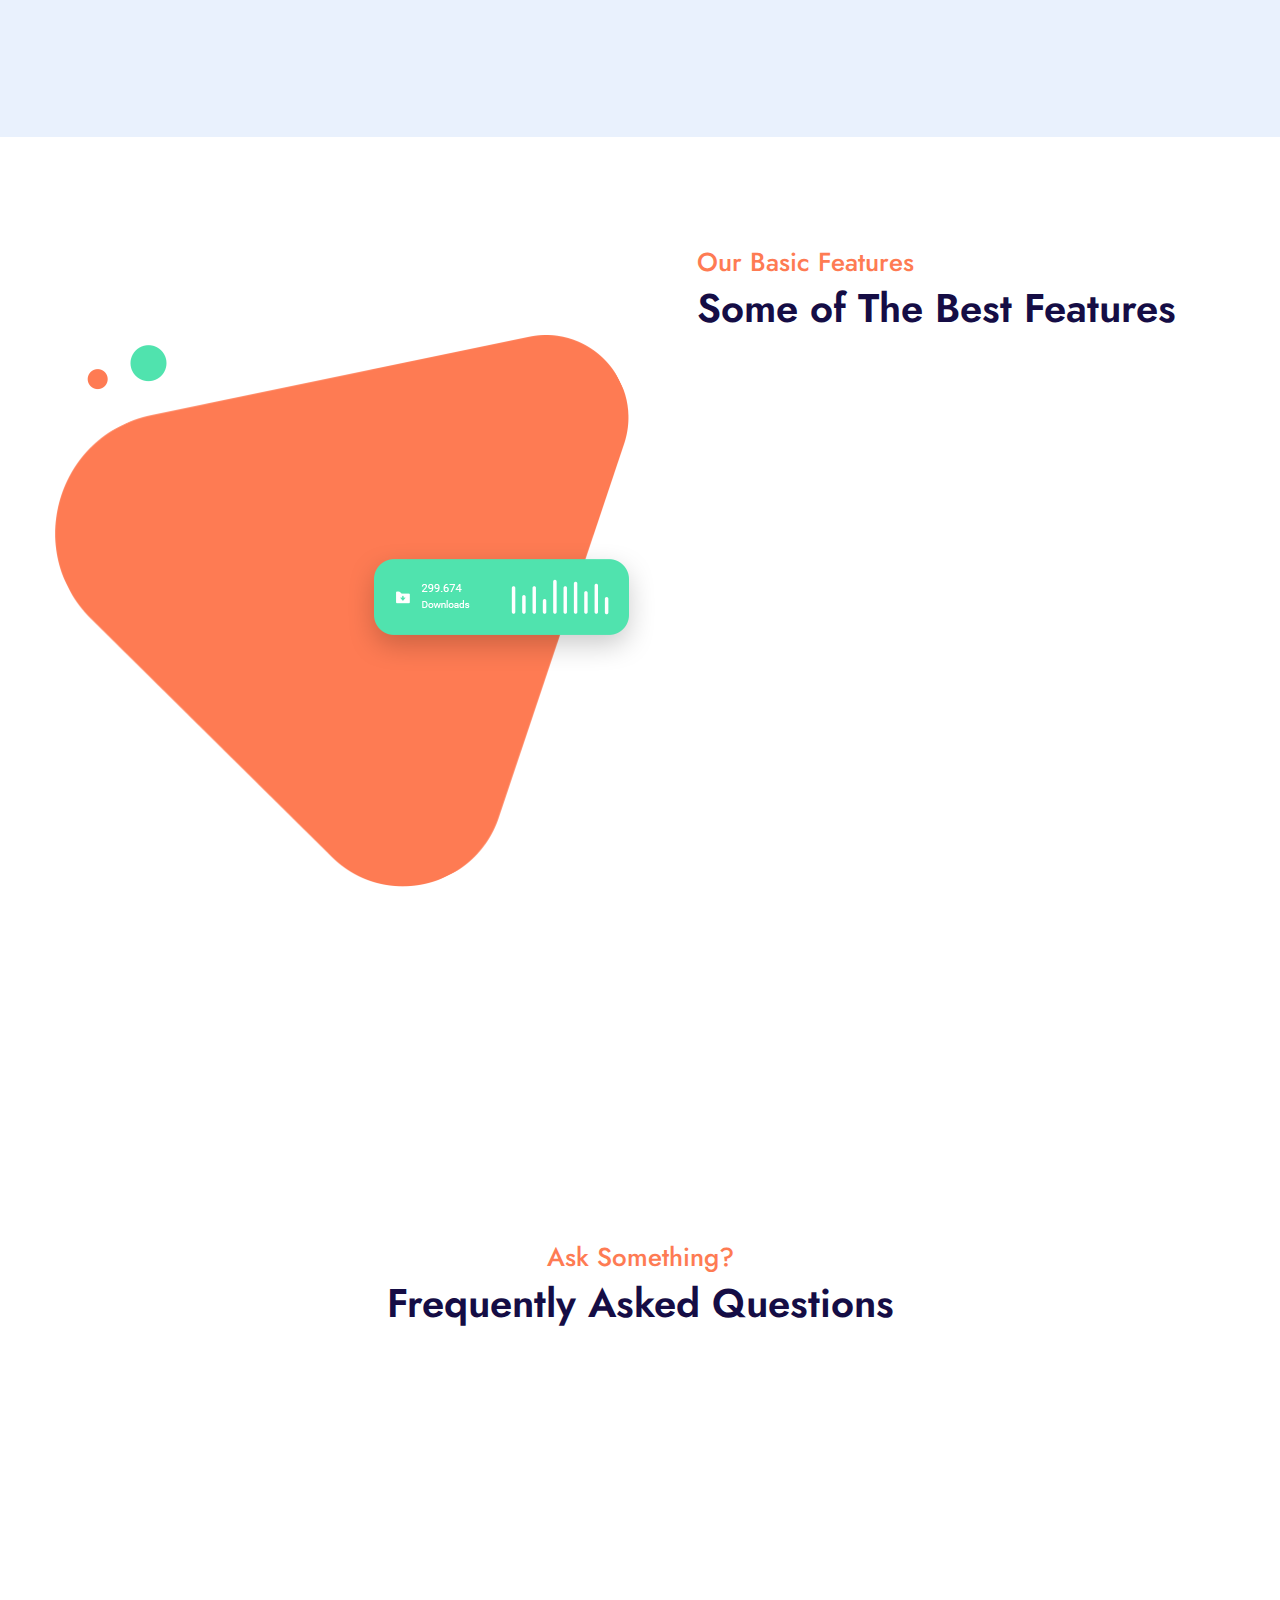
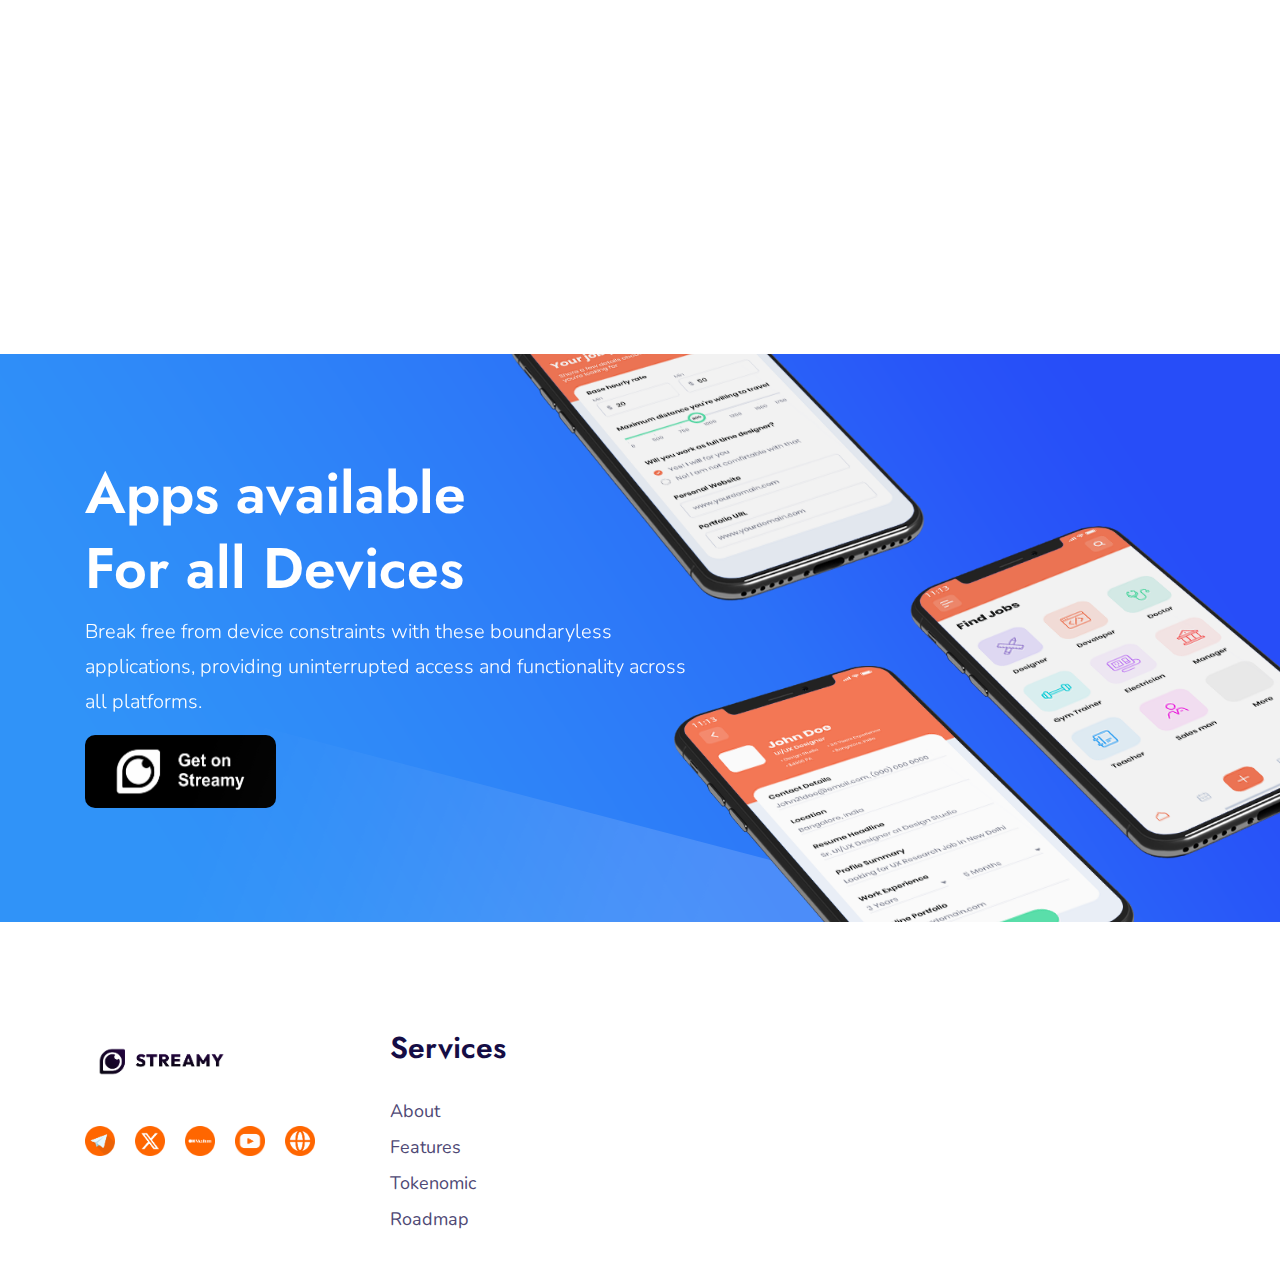
==== commit ba91f548: "r11" ====
--- a/features.html
+++ b/features.html
@@ -198,7 +198,7 @@
                         <img src="./assets/images/featurephoneback-img.png" alt="">
                     </figure>
                     <figure class="mb-0 featurephone">
-                        <img class="img-fluid" src="./assets/images/featurephone-img.png" alt="">
+                        <img class="img-fluid" src="./assets/images/5.png" alt="">
                     </figure>
                     <figure class="mb-0 featurephone-over">
                         <img class="img-fluid" src="./assets/images/featurephone-over.png" alt="">
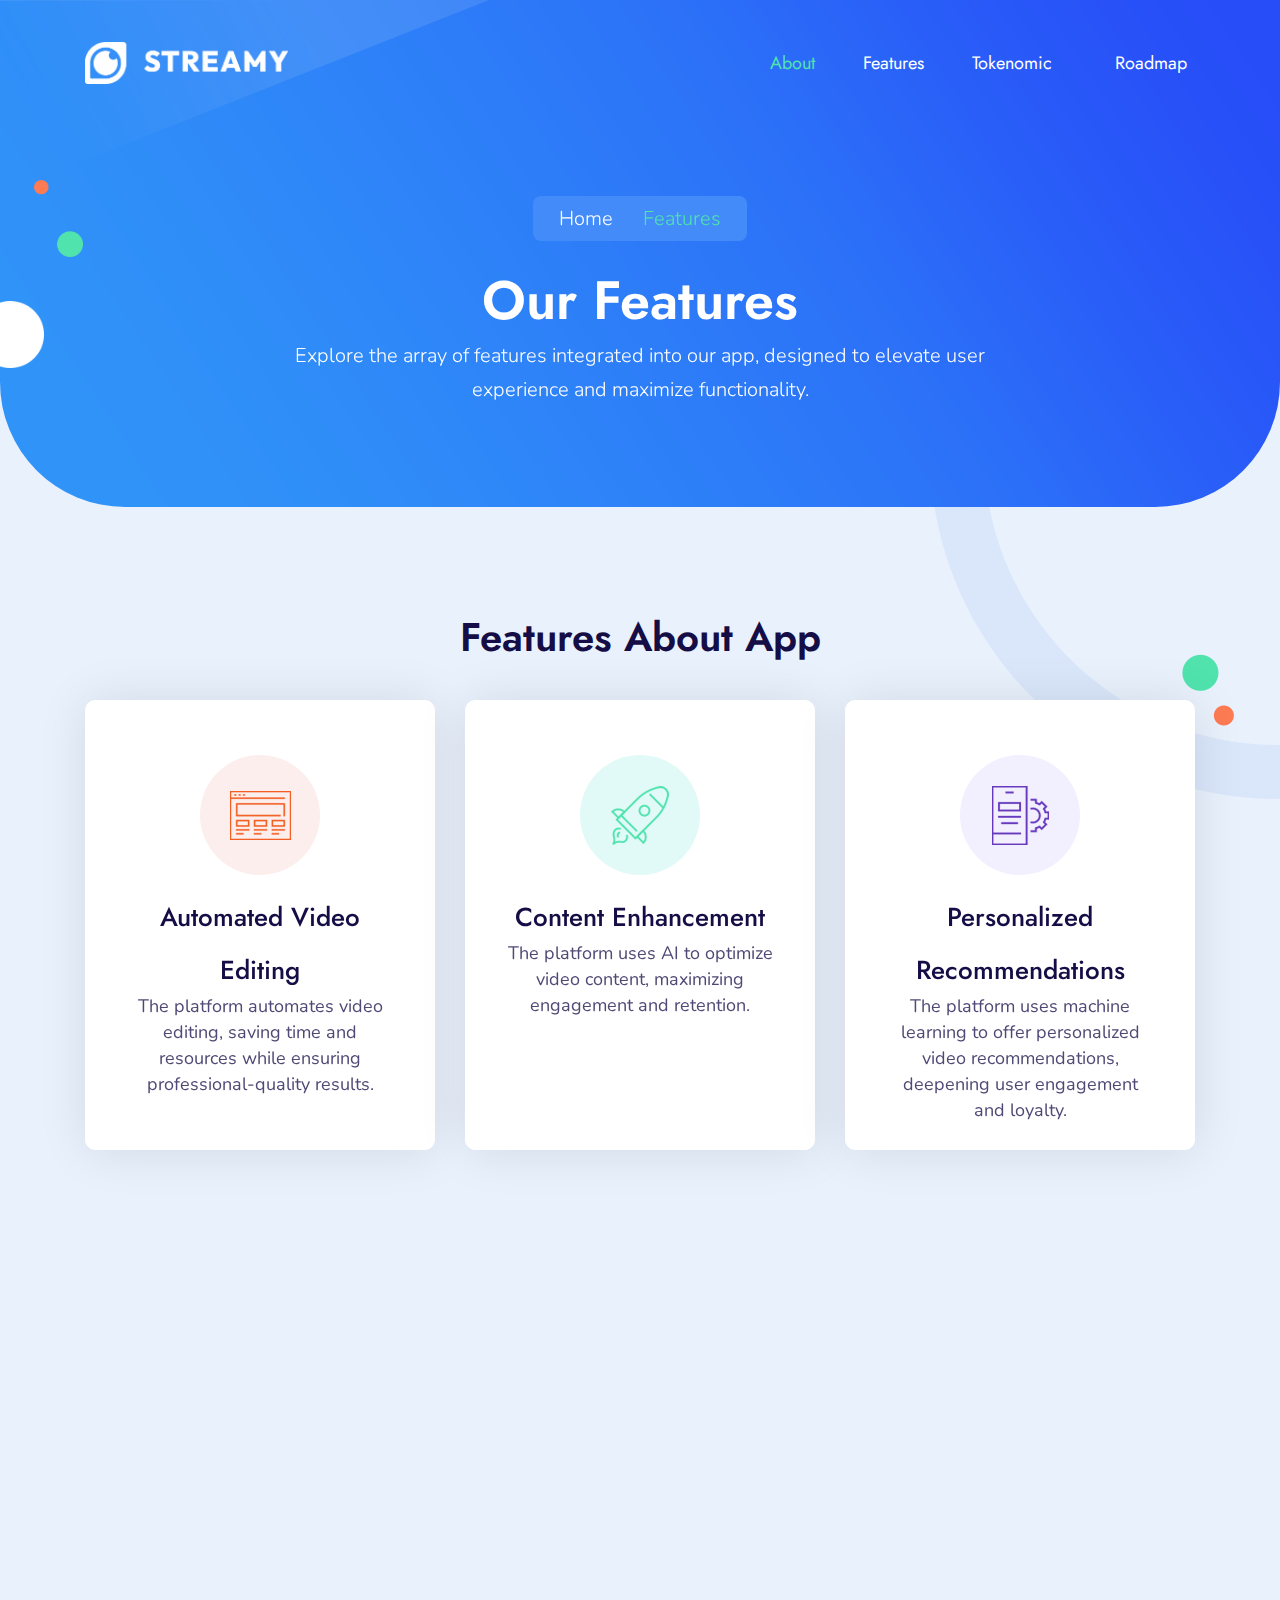
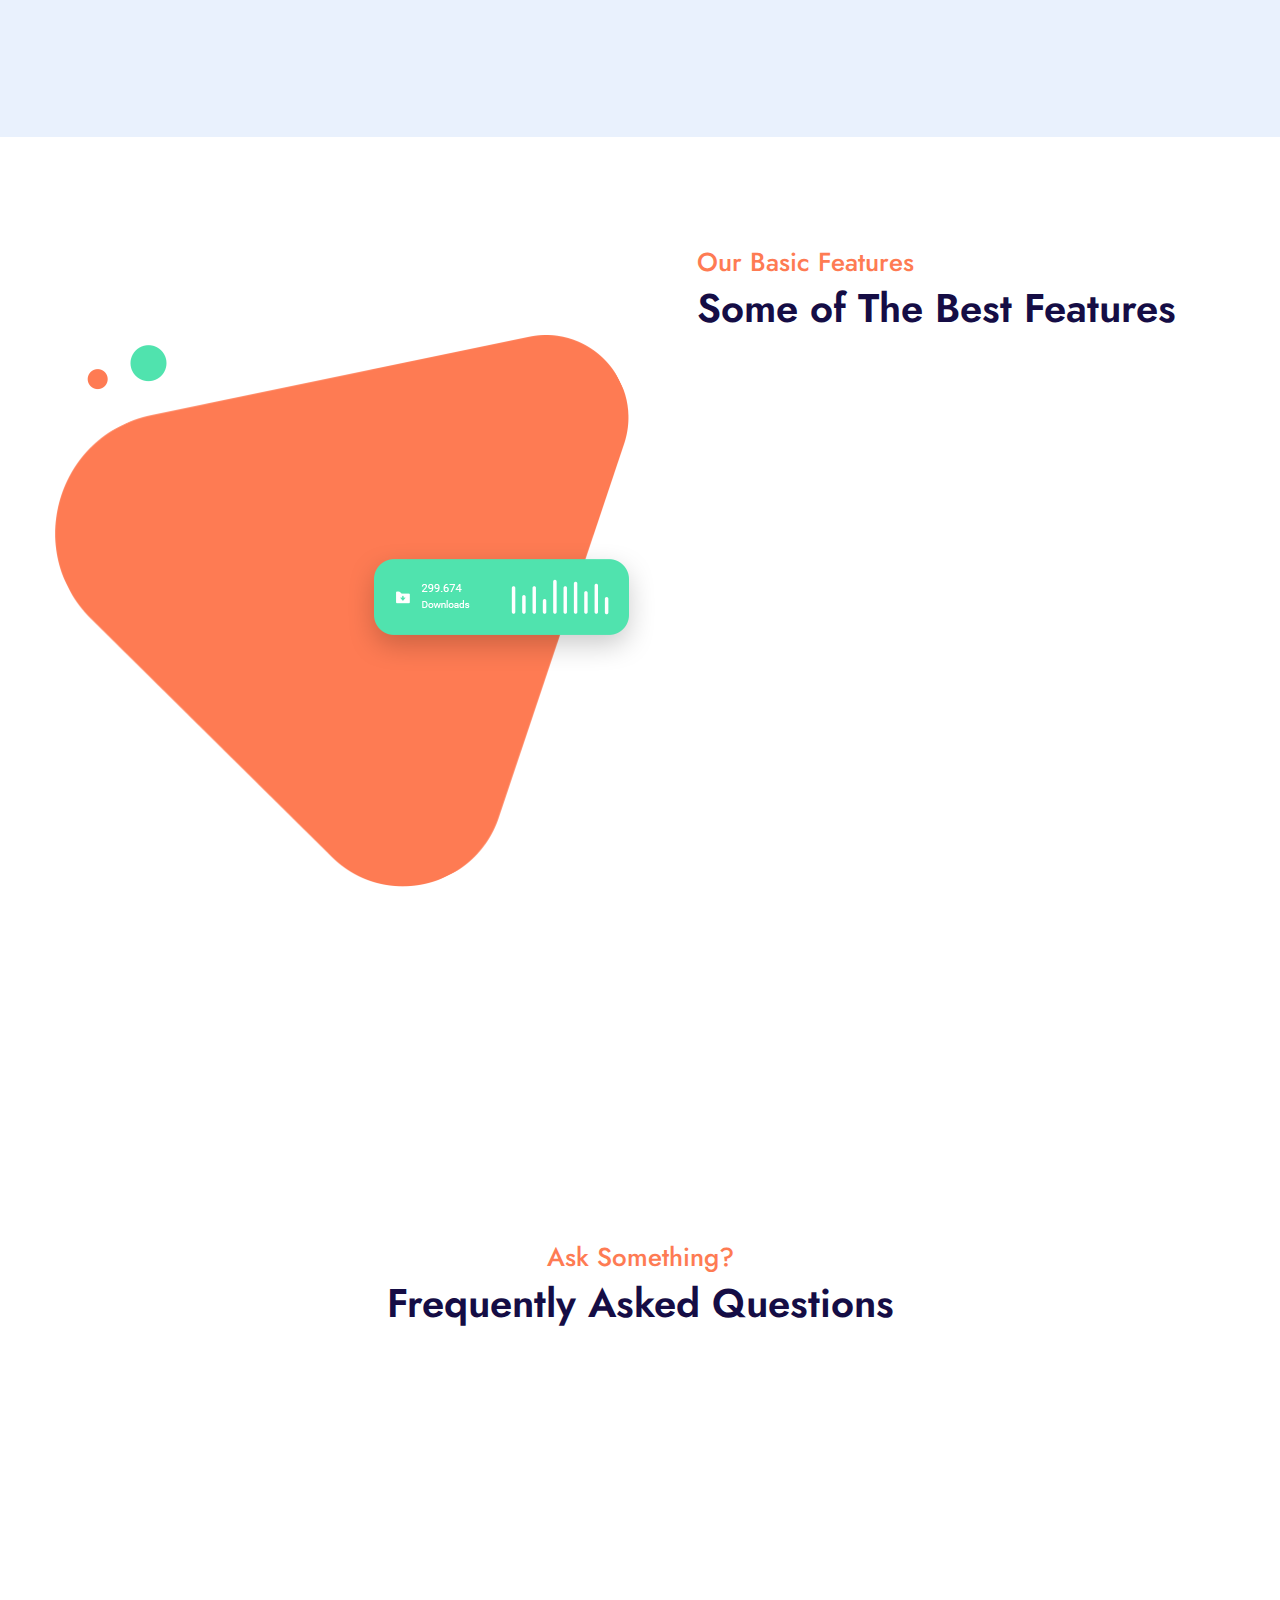
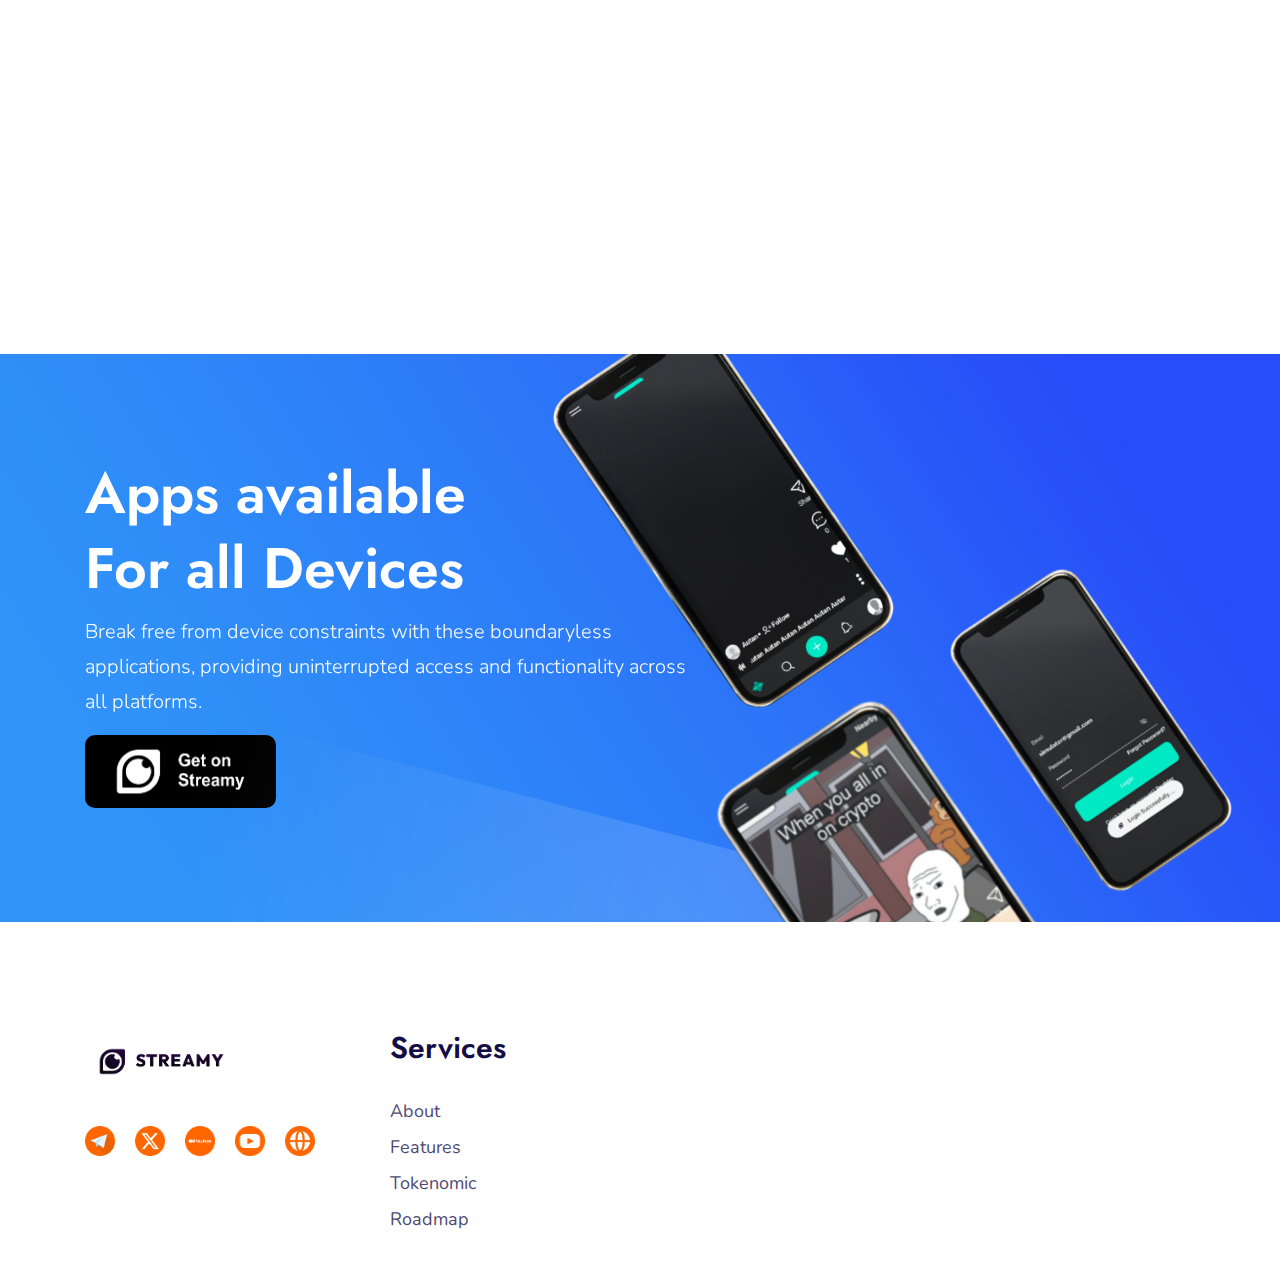
==== commit 73d55413: "r12" ====
--- a/features.html
+++ b/features.html
@@ -411,16 +411,16 @@
             <div class="col-lg-5 col-md-5 col-sm-12 col-12">
                 <div class="available_wrapper">
                     <figure class="mb-0 available-phone1">
-                        <img class="img-fluid" src="./assets/images/available-phone1.png" alt="">
+                        <img class="img-fluid" src="./assets/images/15.png" alt="">
                     </figure>
                     <figure class="mb-0 available-phone3">
-                        <img src="./assets/images/available-phone3.png" alt="">
+                        <img src="./assets/images/16.png" alt="">
                     </figure>
                 </div>
             </div>
         </div>
         <figure class="mb-0 available-phone2">
-            <img class="img-fluid" src="./assets/images/available-phone2.png" alt="">
+            <img class="img-fluid" src="./assets/images/17.png" alt="">
         </figure>
         <figure class="mb-0 available-sidelayer">
             <img src="./assets/images/available-sidelayer.png" alt="">
